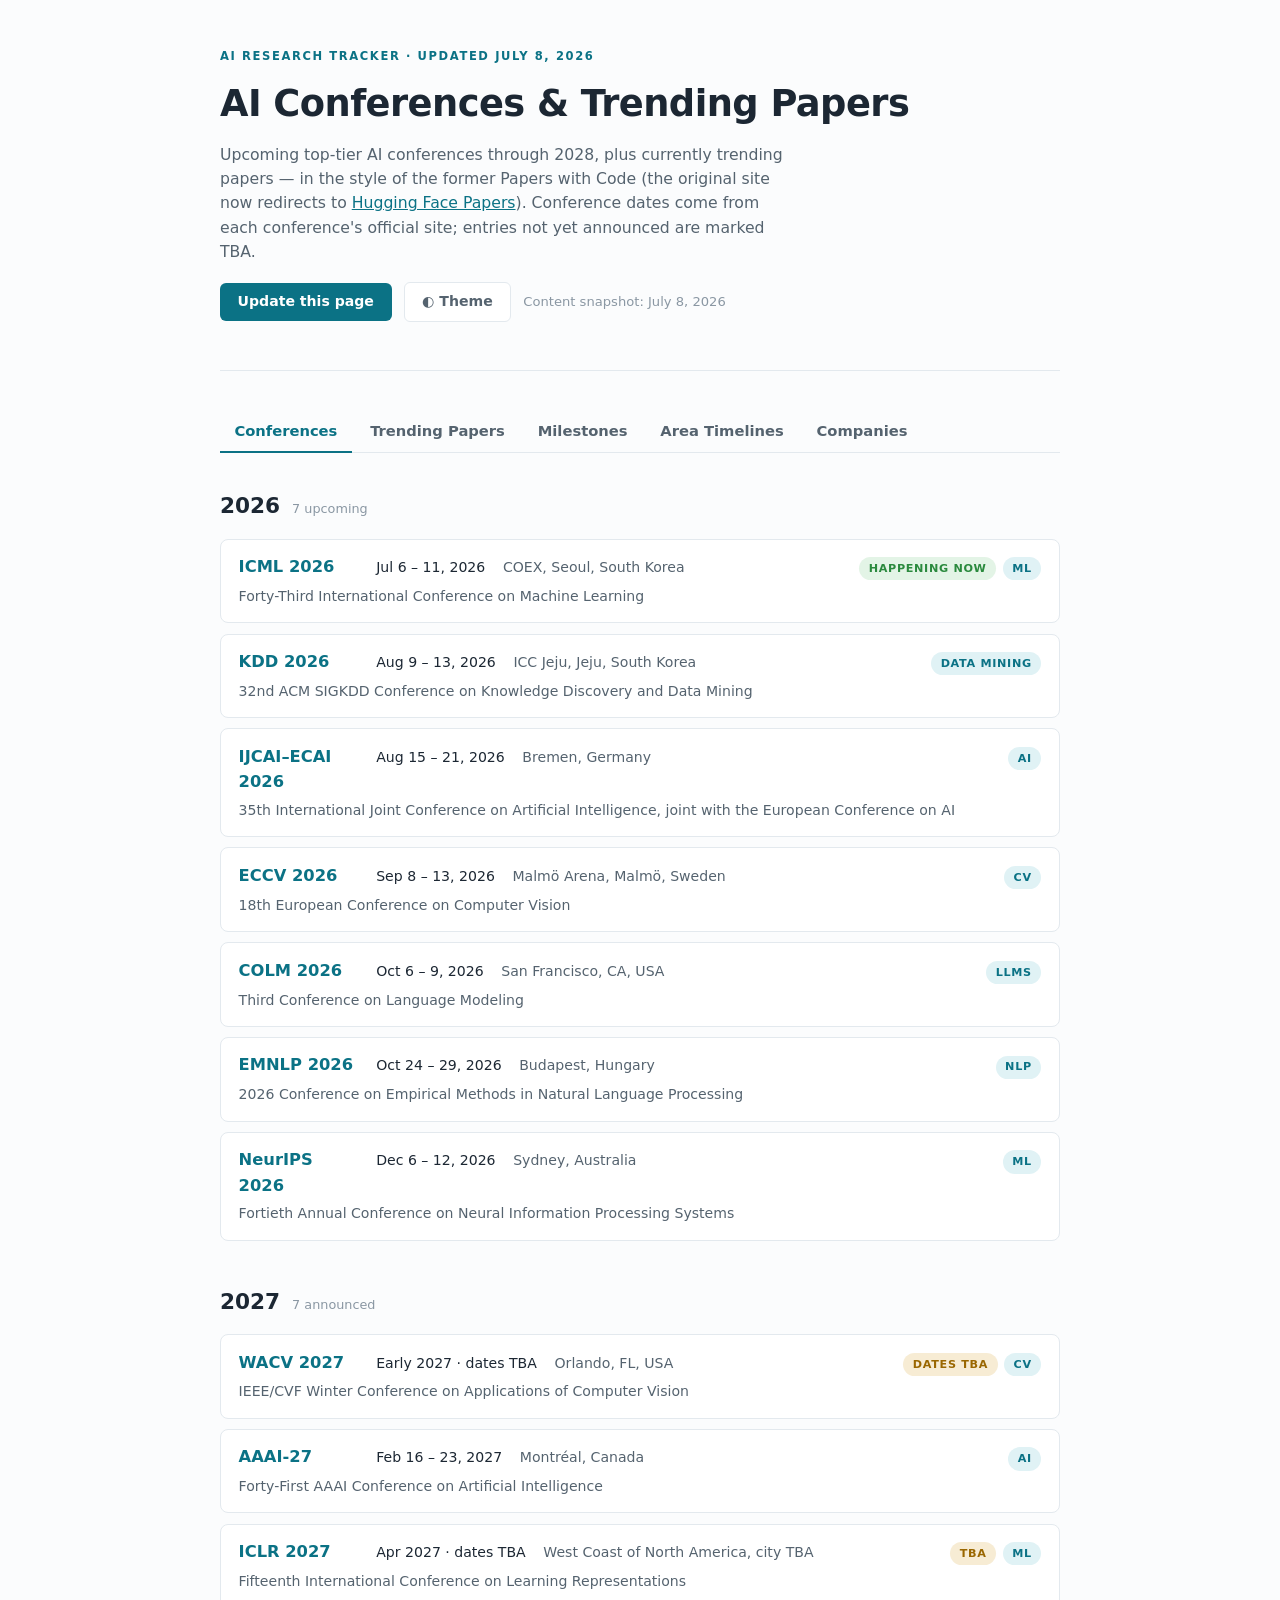
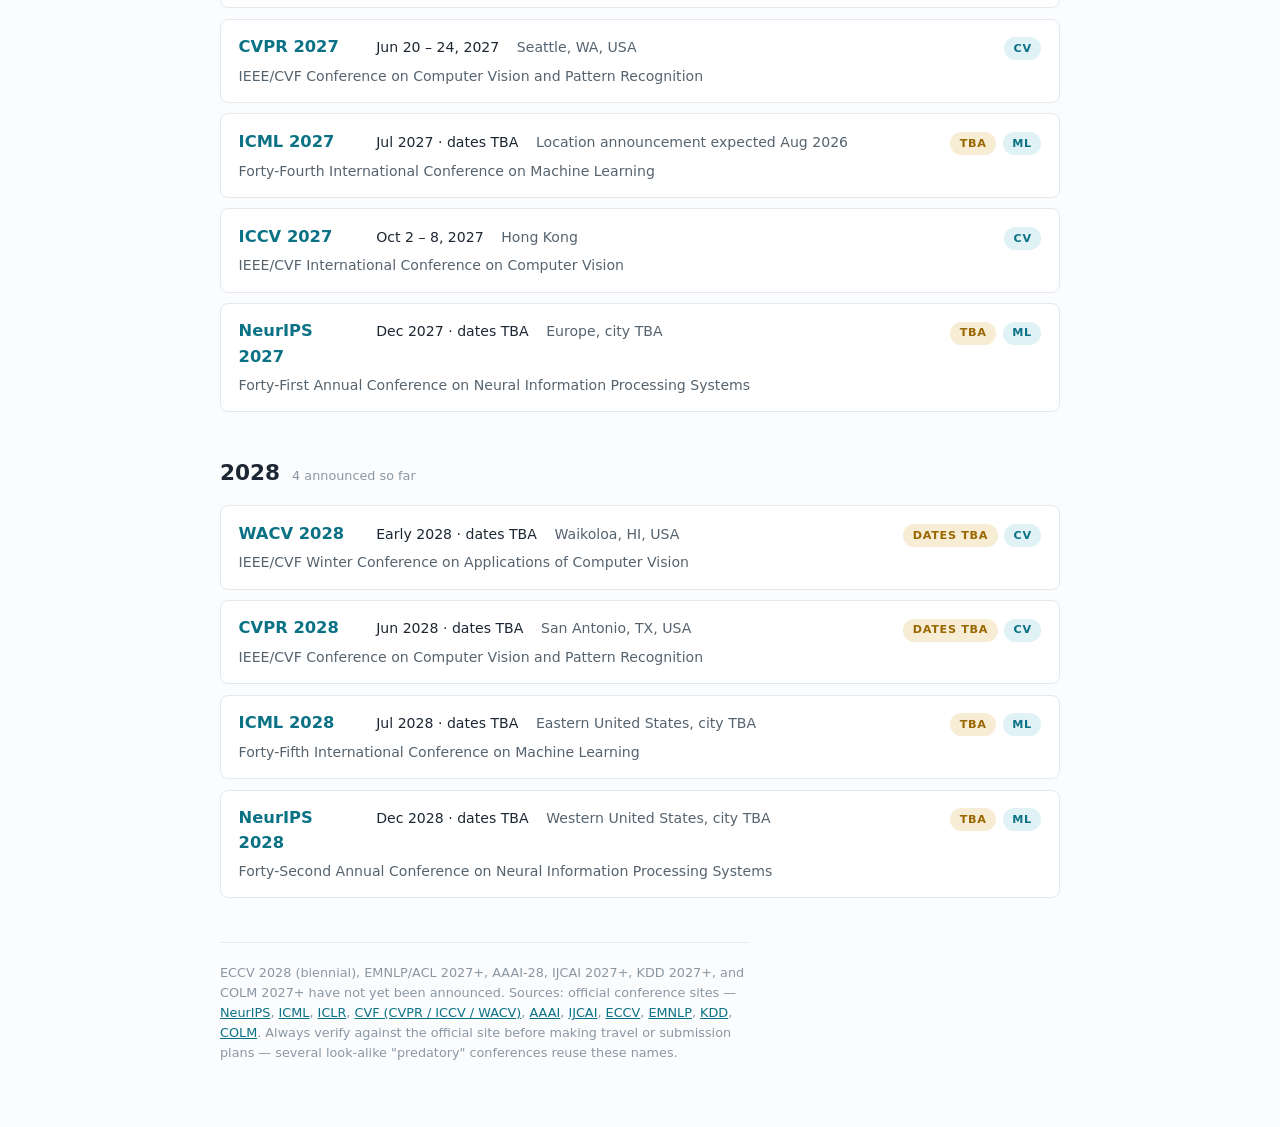
==== index.html @ 41222160 "AI research tracker: conferences, papers, milestones, and company timelines Co-Authored-By: Claude F" ====
<!DOCTYPE html>
<html lang="en">
<head>
<meta charset="utf-8">
<meta name="viewport" content="width=device-width, initial-scale=1">
<meta name="description" content="AI research tracker: conference calendar through 2028, trending papers, milestone papers, and development timelines for areas and top AI companies.">
<title>AI Conferences &amp; Trending Papers</title>
<link rel="icon" href="data:image/svg+xml,<svg xmlns=%22http://www.w3.org/2000/svg%22 viewBox=%220 0 100 100%22><text y=%22.9em%22 font-size=%2290%22>🗓️</text></svg>">
<style>
  *, *::before, *::after { box-sizing: border-box; }
  body, h1, h2, h3, p, ul, ol, figure, blockquote { margin: 0; }
  ul.conf-list, ul.paper-list, ul.tl { padding: 0; }
  img { max-width: 100%; display: block; }

  :root {
    --bg: #fbfcfd;
    --surface: #ffffff;
    --ink: #1c2733;
    --ink-soft: #55636f;
    --ink-faint: #8a97a3;
    --line: #e3e9ee;
    --accent: #0b7285;
    --accent-soft: #e0f2f5;
    --live: #2b8a3e;
    --live-soft: #e3f4e6;
    --tba: #9a6700;
    --tba-soft: #f7ecd4;
  }
  @media (prefers-color-scheme: dark) {
    :root {
      --bg: #12181f;
      --surface: #1a222b;
      --ink: #e6ecf1;
      --ink-soft: #a7b4c0;
      --ink-faint: #6e7d8a;
      --line: #2a3540;
      --accent: #4dc4d9;
      --accent-soft: #123b44;
      --live: #69c877;
      --live-soft: #17351d;
      --tba: #e0b350;
      --tba-soft: #3a2f14;
    }
  }
  :root[data-theme="dark"] {
    --bg: #12181f;
    --surface: #1a222b;
    --ink: #e6ecf1;
    --ink-soft: #a7b4c0;
    --ink-faint: #6e7d8a;
    --line: #2a3540;
    --accent: #4dc4d9;
    --accent-soft: #123b44;
    --live: #69c877;
    --live-soft: #17351d;
    --tba: #e0b350;
    --tba-soft: #3a2f14;
  }
  :root[data-theme="light"] {
    --bg: #fbfcfd;
    --surface: #ffffff;
    --ink: #1c2733;
    --ink-soft: #55636f;
    --ink-faint: #8a97a3;
    --line: #e3e9ee;
    --accent: #0b7285;
    --accent-soft: #e0f2f5;
    --live: #2b8a3e;
    --live-soft: #e3f4e6;
    --tba: #9a6700;
    --tba-soft: #f7ecd4;
  }

  body {
    background: var(--bg);
    color: var(--ink);
    font-family: "Avenir Next", "Segoe UI", system-ui, sans-serif;
    line-height: 1.55;
  }
  .wrap {
    max-width: 880px;
    margin: 0 auto;
    padding: 3rem 1.25rem 4rem;
  }

  header.page {
    border-bottom: 1px solid var(--line);
    padding-bottom: 1.75rem;
    margin-bottom: 2.5rem;
    position: relative;
  }
  .eyebrow {
    font-size: 0.72rem;
    letter-spacing: 0.14em;
    text-transform: uppercase;
    color: var(--accent);
    font-weight: 600;
    margin-bottom: 0.6rem;
  }
  h1 {
    font-size: clamp(1.7rem, 4vw, 2.3rem);
    font-weight: 700;
    letter-spacing: -0.015em;
    text-wrap: balance;
    margin-bottom: 0.65rem;
  }
  .lede {
    color: var(--ink-soft);
    max-width: 58ch;
    font-size: 0.98rem;
  }
  .lede a { color: var(--accent); }

  section.year { margin-bottom: 2.75rem; }
  .year-head {
    display: flex;
    align-items: baseline;
    gap: 0.75rem;
    margin-bottom: 1rem;
  }
  .year-head h2 {
    font-size: 1.35rem;
    font-weight: 700;
    font-variant-numeric: tabular-nums;
  }
  .year-head .count {
    font-size: 0.8rem;
    color: var(--ink-faint);
  }

  ul.conf-list {
    list-style: none;
    display: flex;
    flex-direction: column;
    gap: 0.65rem;
  }
  .conf {
    background: var(--surface);
    border: 1px solid var(--line);
    border-radius: 8px;
    padding: 0.9rem 1.1rem;
    display: grid;
    grid-template-columns: 7.5rem 1fr auto;
    gap: 0.35rem 1.1rem;
    align-items: baseline;
  }
  .conf .acro {
    font-weight: 700;
    font-size: 1.02rem;
  }
  .conf .acro a {
    color: var(--accent);
    text-decoration: none;
  }
  .conf .acro a:hover,
  .conf .acro a:focus-visible {
    text-decoration: underline;
    outline: none;
  }
  .conf .full {
    color: var(--ink-soft);
    font-size: 0.88rem;
    grid-column: 1 / -1;
    grid-row: 2;
  }
  .conf .meta {
    display: flex;
    flex-wrap: wrap;
    gap: 0.4rem 1.1rem;
    font-size: 0.88rem;
    color: var(--ink);
    font-variant-numeric: tabular-nums;
  }
  .conf .meta .loc { color: var(--ink-soft); }
  .pill {
    justify-self: end;
    font-size: 0.7rem;
    font-weight: 600;
    letter-spacing: 0.06em;
    text-transform: uppercase;
    padding: 0.18rem 0.6rem;
    border-radius: 999px;
    white-space: nowrap;
  }
  .pill.field { background: var(--accent-soft); color: var(--accent); }
  .pill.live { background: var(--live-soft); color: var(--live); }
  .pill.tba { background: var(--tba-soft); color: var(--tba); }
  .pills { justify-self: end; display: flex; gap: 0.4rem; }

  @media (max-width: 560px) {
    .conf { grid-template-columns: 1fr; }
    .pills { justify-self: start; grid-row: 4; }
    .conf .full { grid-row: 2; }
    .conf .meta { grid-row: 3; }
  }

  nav.tabs {
    display: flex;
    flex-wrap: wrap;
    gap: 0.25rem;
    border-bottom: 1px solid var(--line);
    margin-bottom: 2.25rem;
  }
  nav.tabs button {
    appearance: none;
    background: none;
    border: none;
    border-bottom: 2px solid transparent;
    margin-bottom: -1px;
    padding: 0.55rem 0.9rem;
    font: inherit;
    font-size: 0.92rem;
    font-weight: 600;
    color: var(--ink-soft);
    cursor: pointer;
  }
  nav.tabs button:hover { color: var(--ink); }
  nav.tabs button:focus-visible {
    outline: 2px solid var(--accent);
    outline-offset: -2px;
  }
  nav.tabs button[aria-selected="true"] {
    color: var(--accent);
    border-bottom-color: var(--accent);
  }
  [hidden] { display: none !important; }

  .papers-note {
    color: var(--ink-soft);
    font-size: 0.88rem;
    max-width: 62ch;
    margin-bottom: 1.25rem;
  }
  ul.paper-list {
    list-style: none;
    display: flex;
    flex-direction: column;
    gap: 0.65rem;
  }
  .paper {
    background: var(--surface);
    border: 1px solid var(--line);
    border-radius: 8px;
    padding: 0.9rem 1.1rem;
    display: grid;
    grid-template-columns: 3.4rem 1fr;
    gap: 0.15rem 1rem;
  }
  .paper .votes {
    grid-row: 1 / span 3;
    align-self: start;
    text-align: center;
    border: 1px solid var(--line);
    border-radius: 6px;
    padding: 0.3rem 0.2rem;
    font-variant-numeric: tabular-nums;
  }
  .paper .votes .n {
    display: block;
    font-weight: 700;
    font-size: 1.02rem;
    color: var(--accent);
  }
  .paper .votes .lbl {
    display: block;
    font-size: 0.62rem;
    letter-spacing: 0.08em;
    text-transform: uppercase;
    color: var(--ink-faint);
  }
  .paper h3 {
    font-size: 1rem;
    font-weight: 700;
    line-height: 1.35;
  }
  .paper h3 a { color: var(--ink); text-decoration: none; }
  .paper h3 a:hover, .paper h3 a:focus-visible { color: var(--accent); outline: none; }
  .paper .desc { color: var(--ink-soft); font-size: 0.88rem; }
  .paper .paper-meta {
    display: flex;
    flex-wrap: wrap;
    align-items: center;
    gap: 0.4rem 0.9rem;
    font-size: 0.78rem;
    color: var(--ink-faint);
    margin-top: 0.3rem;
  }
  .paper .paper-meta a { color: var(--accent); text-decoration: none; }
  .paper .paper-meta a:hover, .paper .paper-meta a:focus-visible { text-decoration: underline; outline: none; }
  .tag {
    background: var(--accent-soft);
    color: var(--accent);
    font-size: 0.7rem;
    font-weight: 600;
    letter-spacing: 0.05em;
    text-transform: uppercase;
    padding: 0.14rem 0.55rem;
    border-radius: 999px;
  }

  .fetch-bar {
    display: flex;
    flex-wrap: wrap;
    align-items: center;
    gap: 0.75rem;
    margin-bottom: 1.25rem;
  }
  .fetch-bar button {
    appearance: none;
    font: inherit;
    font-size: 0.88rem;
    font-weight: 600;
    color: #fff;
    background: var(--accent);
    border: none;
    border-radius: 6px;
    padding: 0.5rem 1.1rem;
    cursor: pointer;
  }
  .fetch-bar button:hover { filter: brightness(1.08); }
  .fetch-bar button:focus-visible { outline: 2px solid var(--ink); outline-offset: 2px; }
  .fetch-bar button:disabled { opacity: 0.6; cursor: wait; }
  .fetch-bar button.ghost {
    background: var(--surface);
    color: var(--ink-soft);
    border: 1px solid var(--line);
  }
  .fetch-status { font-size: 0.82rem; color: var(--ink-faint); }
  .fetch-status.error { color: var(--tba); }
  .fetch-status.ok { color: var(--live); }
  .prompt-box {
    margin-top: 0.8rem;
    background: var(--surface);
    border: 1px solid var(--line);
    border-radius: 8px;
    padding: 0.8rem 1rem;
    font-size: 0.84rem;
    color: var(--ink-soft);
    user-select: all;
  }

  .area-nav {
    display: flex;
    flex-wrap: wrap;
    gap: 0.4rem;
    margin-bottom: 2rem;
  }
  .area-nav a {
    font-size: 0.78rem;
    font-weight: 600;
    color: var(--accent);
    background: var(--accent-soft);
    border-radius: 999px;
    padding: 0.25rem 0.8rem;
    text-decoration: none;
  }
  .area-nav a:hover, .area-nav a:focus-visible { text-decoration: underline; outline: none; }

  section.area { margin-bottom: 3rem; }
  section.area > h2 {
    font-size: 1.2rem;
    font-weight: 700;
    margin-bottom: 0.35rem;
  }
  section.area > .area-sub {
    color: var(--ink-soft);
    font-size: 0.88rem;
    max-width: 60ch;
    margin-bottom: 1.25rem;
  }
  ul.tl {
    list-style: none;
    border-left: 2px solid var(--line);
    margin-left: 0.3rem;
    padding-left: 1.5rem;
    display: flex;
    flex-direction: column;
    gap: 1.15rem;
  }
  ul.tl li { position: relative; }
  ul.tl li::before {
    content: "";
    position: absolute;
    left: calc(-1.5rem - 7px);
    top: 0.32rem;
    width: 10px;
    height: 10px;
    border-radius: 50%;
    background: var(--accent);
    border: 2px solid var(--bg);
  }
  ul.tl .yr {
    display: block;
    font-size: 0.76rem;
    font-weight: 700;
    letter-spacing: 0.08em;
    color: var(--accent);
    font-variant-numeric: tabular-nums;
    text-transform: uppercase;
  }
  ul.tl h3 { font-size: 0.96rem; font-weight: 700; }
  ul.tl h3 a { color: var(--ink); text-decoration: none; }
  ul.tl h3 a:hover, ul.tl h3 a:focus-visible { color: var(--accent); outline: none; }
  ul.tl p { color: var(--ink-soft); font-size: 0.86rem; max-width: 62ch; }

  .table-scroll { overflow-x: auto; }
  table.milestones {
    border-collapse: collapse;
    width: 100%;
    min-width: 640px;
    font-size: 0.88rem;
  }
  table.milestones th {
    text-align: left;
    font-size: 0.7rem;
    font-weight: 600;
    letter-spacing: 0.08em;
    text-transform: uppercase;
    color: var(--ink-faint);
    padding: 0.5rem 0.9rem 0.5rem 0;
    border-bottom: 1px solid var(--line);
  }
  table.milestones td {
    padding: 0.6rem 0.9rem 0.6rem 0;
    border-bottom: 1px solid var(--line);
    vertical-align: top;
  }
  table.milestones td.yr {
    font-variant-numeric: tabular-nums;
    font-weight: 700;
    white-space: nowrap;
  }
  table.milestones td.paper { min-width: 15rem; }
  table.milestones td.paper a { color: var(--accent); text-decoration: none; font-weight: 600; }
  table.milestones td.paper a:hover, table.milestones td.paper a:focus-visible { text-decoration: underline; outline: none; }
  table.milestones td.paper .by { display: block; color: var(--ink-faint); font-size: 0.78rem; font-weight: 400; }
  table.milestones td.why { color: var(--ink-soft); min-width: 18rem; }

  footer.page {
    border-top: 1px solid var(--line);
    padding-top: 1.25rem;
    color: var(--ink-faint);
    font-size: 0.8rem;
    max-width: 65ch;
  }
  footer.page a { color: var(--accent); }
</style>
</head>
<body>
<div class="wrap">
  <header class="page">
    <p class="eyebrow">AI research tracker · updated July 8, 2026</p>
    <h1>AI Conferences &amp; Trending Papers</h1>
    <p class="lede">
      Upcoming top-tier AI conferences through 2028, plus currently trending papers — in the
      style of the former Papers&nbsp;with&nbsp;Code (the original site now redirects to
      <a href="https://huggingface.co/papers/trending">Hugging&nbsp;Face Papers</a>).
      Conference dates come from each conference's official site; entries not yet announced are marked TBA.
    </p>
    <div class="fetch-bar" style="margin-top: 1.1rem;">
      <button id="update-btn" type="button">Update this page</button>
      <button id="theme-btn" type="button" class="ghost" aria-label="Toggle color theme">◐ Theme</button>
      <span id="update-status" class="fetch-status">Content snapshot: July 8, 2026</span>
    </div>
    <div id="update-prompt-box" class="prompt-box" hidden></div>
  </header>

  <nav class="tabs" role="tablist" aria-label="Sections">
    <button role="tab" id="tab-btn-conferences" aria-selected="true" aria-controls="panel-conferences">Conferences</button>
    <button role="tab" id="tab-btn-papers" aria-selected="false" aria-controls="panel-papers">Trending Papers</button>
    <button role="tab" id="tab-btn-milestones" aria-selected="false" aria-controls="panel-milestones">Milestones</button>
    <button role="tab" id="tab-btn-areas" aria-selected="false" aria-controls="panel-areas">Area Timelines</button>
    <button role="tab" id="tab-btn-companies" aria-selected="false" aria-controls="panel-companies">Companies</button>
  </nav>

  <div id="panel-conferences" role="tabpanel" aria-labelledby="tab-btn-conferences">

  <section class="year">
    <div class="year-head"><h2>2026</h2><span class="count">7 upcoming</span></div>
    <ul class="conf-list">
      <li class="conf">
        <span class="acro"><a href="https://icml.cc/">ICML 2026</a></span>
        <span class="meta"><span class="dates">Jul 6 – 11, 2026</span><span class="loc">COEX, Seoul, South Korea</span></span>
        <span class="pills"><span class="pill live">Happening now</span><span class="pill field">ML</span></span>
        <span class="full">Forty-Third International Conference on Machine Learning</span>
      </li>
      <li class="conf">
        <span class="acro"><a href="https://kdd2026.kdd.org/">KDD 2026</a></span>
        <span class="meta"><span class="dates">Aug 9 – 13, 2026</span><span class="loc">ICC Jeju, Jeju, South Korea</span></span>
        <span class="pills"><span class="pill field">Data Mining</span></span>
        <span class="full">32nd ACM SIGKDD Conference on Knowledge Discovery and Data Mining</span>
      </li>
      <li class="conf">
        <span class="acro"><a href="https://2026.ijcai.org/">IJCAI–ECAI 2026</a></span>
        <span class="meta"><span class="dates">Aug 15 – 21, 2026</span><span class="loc">Bremen, Germany</span></span>
        <span class="pills"><span class="pill field">AI</span></span>
        <span class="full">35th International Joint Conference on Artificial Intelligence, joint with the European Conference on AI</span>
      </li>
      <li class="conf">
        <span class="acro"><a href="https://eccv.ecva.net/">ECCV 2026</a></span>
        <span class="meta"><span class="dates">Sep 8 – 13, 2026</span><span class="loc">Malmö Arena, Malmö, Sweden</span></span>
        <span class="pills"><span class="pill field">CV</span></span>
        <span class="full">18th European Conference on Computer Vision</span>
      </li>
      <li class="conf">
        <span class="acro"><a href="https://colmweb.org/">COLM 2026</a></span>
        <span class="meta"><span class="dates">Oct 6 – 9, 2026</span><span class="loc">San Francisco, CA, USA</span></span>
        <span class="pills"><span class="pill field">LLMs</span></span>
        <span class="full">Third Conference on Language Modeling</span>
      </li>
      <li class="conf">
        <span class="acro"><a href="https://2026.emnlp.org/">EMNLP 2026</a></span>
        <span class="meta"><span class="dates">Oct 24 – 29, 2026</span><span class="loc">Budapest, Hungary</span></span>
        <span class="pills"><span class="pill field">NLP</span></span>
        <span class="full">2026 Conference on Empirical Methods in Natural Language Processing</span>
      </li>
      <li class="conf">
        <span class="acro"><a href="https://neurips.cc/">NeurIPS 2026</a></span>
        <span class="meta"><span class="dates">Dec 6 – 12, 2026</span><span class="loc">Sydney, Australia</span></span>
        <span class="pills"><span class="pill field">ML</span></span>
        <span class="full">Fortieth Annual Conference on Neural Information Processing Systems</span>
      </li>
    </ul>
  </section>

  <section class="year">
    <div class="year-head"><h2>2027</h2><span class="count">7 announced</span></div>
    <ul class="conf-list">
      <li class="conf">
        <span class="acro"><a href="https://wacv.thecvf.com/">WACV 2027</a></span>
        <span class="meta"><span class="dates">Early 2027 · dates TBA</span><span class="loc">Orlando, FL, USA</span></span>
        <span class="pills"><span class="pill tba">Dates TBA</span><span class="pill field">CV</span></span>
        <span class="full">IEEE/CVF Winter Conference on Applications of Computer Vision</span>
      </li>
      <li class="conf">
        <span class="acro"><a href="https://aaai.org/conference/aaai/aaai-27/">AAAI-27</a></span>
        <span class="meta"><span class="dates">Feb 16 – 23, 2027</span><span class="loc">Montréal, Canada</span></span>
        <span class="pills"><span class="pill field">AI</span></span>
        <span class="full">Forty-First AAAI Conference on Artificial Intelligence</span>
      </li>
      <li class="conf">
        <span class="acro"><a href="https://iclr.cc/">ICLR 2027</a></span>
        <span class="meta"><span class="dates">Apr 2027 · dates TBA</span><span class="loc">West Coast of North America, city TBA</span></span>
        <span class="pills"><span class="pill tba">TBA</span><span class="pill field">ML</span></span>
        <span class="full">Fifteenth International Conference on Learning Representations</span>
      </li>
      <li class="conf">
        <span class="acro"><a href="https://cvpr.thecvf.com/">CVPR 2027</a></span>
        <span class="meta"><span class="dates">Jun 20 – 24, 2027</span><span class="loc">Seattle, WA, USA</span></span>
        <span class="pills"><span class="pill field">CV</span></span>
        <span class="full">IEEE/CVF Conference on Computer Vision and Pattern Recognition</span>
      </li>
      <li class="conf">
        <span class="acro"><a href="https://icml.cc/Conferences/FutureMeetings">ICML 2027</a></span>
        <span class="meta"><span class="dates">Jul 2027 · dates TBA</span><span class="loc">Location announcement expected Aug 2026</span></span>
        <span class="pills"><span class="pill tba">TBA</span><span class="pill field">ML</span></span>
        <span class="full">Forty-Fourth International Conference on Machine Learning</span>
      </li>
      <li class="conf">
        <span class="acro"><a href="https://iccv.thecvf.com/">ICCV 2027</a></span>
        <span class="meta"><span class="dates">Oct 2 – 8, 2027</span><span class="loc">Hong Kong</span></span>
        <span class="pills"><span class="pill field">CV</span></span>
        <span class="full">IEEE/CVF International Conference on Computer Vision</span>
      </li>
      <li class="conf">
        <span class="acro"><a href="https://neurips.cc/Conferences/FutureMeetings">NeurIPS 2027</a></span>
        <span class="meta"><span class="dates">Dec 2027 · dates TBA</span><span class="loc">Europe, city TBA</span></span>
        <span class="pills"><span class="pill tba">TBA</span><span class="pill field">ML</span></span>
        <span class="full">Forty-First Annual Conference on Neural Information Processing Systems</span>
      </li>
    </ul>
  </section>

  <section class="year">
    <div class="year-head"><h2>2028</h2><span class="count">4 announced so far</span></div>
    <ul class="conf-list">
      <li class="conf">
        <span class="acro"><a href="https://wacv.thecvf.com/">WACV 2028</a></span>
        <span class="meta"><span class="dates">Early 2028 · dates TBA</span><span class="loc">Waikoloa, HI, USA</span></span>
        <span class="pills"><span class="pill tba">Dates TBA</span><span class="pill field">CV</span></span>
        <span class="full">IEEE/CVF Winter Conference on Applications of Computer Vision</span>
      </li>
      <li class="conf">
        <span class="acro"><a href="https://cvpr.thecvf.com/">CVPR 2028</a></span>
        <span class="meta"><span class="dates">Jun 2028 · dates TBA</span><span class="loc">San Antonio, TX, USA</span></span>
        <span class="pills"><span class="pill tba">Dates TBA</span><span class="pill field">CV</span></span>
        <span class="full">IEEE/CVF Conference on Computer Vision and Pattern Recognition</span>
      </li>
      <li class="conf">
        <span class="acro"><a href="https://icml.cc/Conferences/FutureMeetings">ICML 2028</a></span>
        <span class="meta"><span class="dates">Jul 2028 · dates TBA</span><span class="loc">Eastern United States, city TBA</span></span>
        <span class="pills"><span class="pill tba">TBA</span><span class="pill field">ML</span></span>
        <span class="full">Forty-Fifth International Conference on Machine Learning</span>
      </li>
      <li class="conf">
        <span class="acro"><a href="https://neurips.cc/Conferences/FutureMeetings">NeurIPS 2028</a></span>
        <span class="meta"><span class="dates">Dec 2028 · dates TBA</span><span class="loc">Western United States, city TBA</span></span>
        <span class="pills"><span class="pill tba">TBA</span><span class="pill field">ML</span></span>
        <span class="full">Forty-Second Annual Conference on Neural Information Processing Systems</span>
      </li>
    </ul>
  </section>

  <footer class="page">
    <p>
      ECCV 2028 (biennial), EMNLP/ACL 2027+, AAAI-28, IJCAI 2027+, KDD 2027+, and COLM 2027+ have
      not yet been announced. Sources: official conference sites —
      <a href="https://neurips.cc/Conferences/FutureMeetings">NeurIPS</a>,
      <a href="https://icml.cc/Conferences/FutureMeetings">ICML</a>,
      <a href="https://iclr.cc/Conferences/FutureMeetings">ICLR</a>,
      <a href="https://www.thecvf.com/?page_id=100">CVF (CVPR / ICCV / WACV)</a>,
      <a href="https://aaai.org/conference/aaai/aaai-27/">AAAI</a>,
      <a href="https://2026.ijcai.org/">IJCAI</a>,
      <a href="https://eccv.ecva.net/">ECCV</a>,
      <a href="https://2026.emnlp.org/">EMNLP</a>,
      <a href="https://kdd2026.kdd.org/">KDD</a>,
      <a href="https://colmweb.org/">COLM</a>.
      Always verify against the official site before making travel or submission plans —
      several look-alike "predatory" conferences reuse these names.
    </p>
  </footer>
  </div>

  <div id="panel-papers" role="tabpanel" aria-labelledby="tab-btn-papers" hidden>
    <p class="papers-note">
      Trending papers ranked by community upvotes, from
      <a href="https://huggingface.co/papers/trending" style="color: var(--accent);">Hugging&nbsp;Face Papers</a>.
      The list below is a snapshot from July 8, 2026 — use the button to pull the latest.
    </p>
    <div class="fetch-bar">
      <button id="fetch-btn" type="button">Fetch latest papers</button>
      <span id="fetch-status" class="fetch-status">Showing snapshot from Jul 8, 2026</span>
    </div>
    <ul class="paper-list" id="paper-list">
      <li class="paper">
        <span class="votes"><span class="n">253</span><span class="lbl">votes</span></span>
        <h3><a href="https://arxiv.org/abs/2605.23904">SkillOpt: Executive Strategy for Self-Evolving Agent Skills</a></h3>
        <p class="desc">A text-space optimizer that lets agents evolve their own skills, with zero added inference overhead at deployment.</p>
        <p class="paper-meta"><span class="tag">Agents</span><span>Microsoft Research</span><span>May 2026</span><a href="https://huggingface.co/papers/2605.23904">HF page</a><a href="https://arxiv.org/abs/2605.23904">arXiv</a></p>
      </li>
      <li class="paper">
        <span class="votes"><span class="n">225</span><span class="lbl">votes</span></span>
        <h3><a href="https://arxiv.org/abs/2512.16676">DataFlow: LLM-Driven Data Preparation Framework</a></h3>
        <p class="desc">An LLM-driven framework for data preparation that improves data quality and reproducibility across tasks.</p>
        <p class="paper-meta"><span class="tag">Data</span><span>Peking University</span><span>Dec 2025</span><a href="https://huggingface.co/papers/2512.16676">HF page</a><a href="https://arxiv.org/abs/2512.16676">arXiv</a></p>
      </li>
      <li class="paper">
        <span class="votes"><span class="n">209</span><span class="lbl">votes</span></span>
        <h3><a href="https://arxiv.org/abs/2606.14777">JoyAI-VL-Interaction: Real-Time Vision-Language Interaction</a></h3>
        <p class="desc">Continuous, real-time decision-making for interactive vision-language systems.</p>
        <p class="paper-meta"><span class="tag">VLM</span><span>JD.com</span><span>Jun 2026</span><a href="https://huggingface.co/papers/2606.14777">HF page</a><a href="https://arxiv.org/abs/2606.14777">arXiv</a></p>
      </li>
      <li class="paper">
        <span class="votes"><span class="n">196</span><span class="lbl">votes</span></span>
        <h3><a href="https://arxiv.org/abs/2602.15763">GLM-5: Foundation Model Advances</a></h3>
        <p class="desc">Foundation-model release focused on stronger coding ability and lower cost for real-world software engineering.</p>
        <p class="paper-meta"><span class="tag">LLM</span><span>186 authors</span><span>Feb 2026</span><a href="https://huggingface.co/papers/2602.15763">HF page</a><a href="https://arxiv.org/abs/2602.15763">arXiv</a></p>
      </li>
      <li class="paper">
        <span class="votes"><span class="n">175</span><span class="lbl">votes</span></span>
        <h3><a href="https://arxiv.org/abs/2509.22186">MinerU2.5: Document Parsing Vision-Language Model</a></h3>
        <p class="desc">A 1.2B-parameter document-parsing model reaching state-of-the-art recognition with high computational efficiency.</p>
        <p class="paper-meta"><span class="tag">OCR / VLM</span><span>61 authors</span><span>Sep 2025</span><a href="https://huggingface.co/papers/2509.22186">HF page</a><a href="https://arxiv.org/abs/2509.22186">arXiv</a></p>
      </li>
      <li class="paper">
        <span class="votes"><span class="n">109</span><span class="lbl">votes</span></span>
        <h3><a href="https://arxiv.org/abs/2412.20138">TradingAgents: Multi-Agent LLM Financial Trading Framework</a></h3>
        <p class="desc">A multi-agent framework that simulates the structure of real-world trading firms.</p>
        <p class="paper-meta"><span class="tag">Agents</span><span>4 authors</span><span>Dec 2024</span><a href="https://huggingface.co/papers/2412.20138">HF page</a><a href="https://arxiv.org/abs/2412.20138">arXiv</a></p>
      </li>
      <li class="paper">
        <span class="votes"><span class="n">82</span><span class="lbl">votes</span></span>
        <h3><a href="https://arxiv.org/abs/2407.16741">OpenDevin: AI Software Developers Platform</a></h3>
        <p class="desc">A platform for building agents that write code, use the command line, and browse the web.</p>
        <p class="paper-meta"><span class="tag">Code Agents</span><span>24 authors</span><span>Jul 2024</span><a href="https://huggingface.co/papers/2407.16741">HF page</a><a href="https://arxiv.org/abs/2407.16741">arXiv</a></p>
      </li>
      <li class="paper">
        <span class="votes"><span class="n">51</span><span class="lbl">votes</span></span>
        <h3><a href="https://arxiv.org/abs/2606.23050">Unlimited OCR Works</a></h3>
        <p class="desc">Removes memory constraints for long-sequence OCR, scaling across many pages.</p>
        <p class="paper-meta"><span class="tag">OCR</span><span>Baidu</span><span>Jun 2026</span><a href="https://huggingface.co/papers/2606.23050">HF page</a><a href="https://arxiv.org/abs/2606.23050">arXiv</a></p>
      </li>
      <li class="paper">
        <span class="votes"><span class="n">34</span><span class="lbl">votes</span></span>
        <h3><a href="https://arxiv.org/abs/2607.05247">Vision Pretraining for Dense Spatial Perception</a></h3>
        <p class="desc">Boundary modeling enables dense spatial perception by learning sub-pixel representations.</p>
        <p class="paper-meta"><span class="tag">CV</span><span>Jul 2026</span><a href="https://huggingface.co/papers/2607.05247">HF page</a><a href="https://arxiv.org/abs/2607.05247">arXiv</a></p>
      </li>
      <li class="paper">
        <span class="votes"><span class="n">25</span><span class="lbl">votes</span></span>
        <h3><a href="https://arxiv.org/abs/2604.14141">Geometric Context Transformer for Streaming 3D Reconstruction</a></h3>
        <p class="desc">A real-time 3D foundation model with stable streaming reconstruction at 20 FPS.</p>
        <p class="paper-meta"><span class="tag">3D</span><span>Apr 2026</span><a href="https://huggingface.co/papers/2604.14141">HF page</a><a href="https://arxiv.org/abs/2604.14141">arXiv</a></p>
      </li>
      <li class="paper">
        <span class="votes"><span class="n">15</span><span class="lbl">votes</span></span>
        <h3><a href="https://arxiv.org/abs/2607.05352">Multiplayer Interactive World Models</a></h3>
        <p class="desc">Stable long-horizon rollouts in a complex physics-based multiplayer environment.</p>
        <p class="paper-meta"><span class="tag">World Models</span><span>27 authors</span><span>Jul 2026</span><a href="https://huggingface.co/papers/2607.05352">HF page</a><a href="https://arxiv.org/abs/2607.05352">arXiv</a></p>
      </li>
      <li class="paper">
        <span class="votes"><span class="n">8</span><span class="lbl">votes</span></span>
        <h3><a href="https://arxiv.org/abs/2509.06926">Continuous Audio Language Models</a></h3>
        <p class="desc">Continuous generation to balance audio quality against computational cost.</p>
        <p class="paper-meta"><span class="tag">Audio</span><span>5 authors</span><span>Sep 2025</span><a href="https://huggingface.co/papers/2509.06926">HF page</a><a href="https://arxiv.org/abs/2509.06926">arXiv</a></p>
      </li>
    </ul>
  </div>

  <div id="panel-milestones" role="tabpanel" aria-labelledby="tab-btn-milestones" hidden>
    <p class="papers-note">
      Overall milestones: the landmark papers that defined AI as a whole, from the perceptron
      to modern reasoning models. For deeper per-field history — including recent LLM and
      AI-agent work — see the <strong>Area Timelines</strong> tab.
    </p>
    <div class="table-scroll">
      <table class="milestones">
        <thead>
          <tr><th>Year</th><th>Paper</th><th>Area</th><th>Why it matters</th></tr>
        </thead>
        <tbody>
          <tr>
            <td class="yr">1950</td>
            <td class="paper"><a href="https://academic.oup.com/mind/article/LIX/236/433/986238">Computing Machinery and Intelligence</a><span class="by">Alan Turing</span></td>
            <td><span class="tag">Foundations</span></td>
            <td class="why">Posed "Can machines think?" and proposed the imitation game (Turing test), framing the field before it had a name.</td>
          </tr>
          <tr>
            <td class="yr">1958</td>
            <td class="paper"><a href="https://psycnet.apa.org/doi/10.1037/h0042519">The Perceptron</a><span class="by">Frank Rosenblatt</span></td>
            <td><span class="tag">Neural Nets</span></td>
            <td class="why">The first trainable artificial neuron — the ancestor of every neural network that followed.</td>
          </tr>
          <tr>
            <td class="yr">1986</td>
            <td class="paper"><a href="https://www.nature.com/articles/323533a0">Learning Representations by Back-Propagating Errors</a><span class="by">Rumelhart, Hinton &amp; Williams</span></td>
            <td><span class="tag">Neural Nets</span></td>
            <td class="why">Popularized backpropagation, making multi-layer networks trainable and reviving neural-network research.</td>
          </tr>
          <tr>
            <td class="yr">1997</td>
            <td class="paper"><a href="https://www.bioinf.jku.at/publications/older/2604.pdf">Long Short-Term Memory</a><span class="by">Hochreiter &amp; Schmidhuber</span></td>
            <td><span class="tag">Sequences</span></td>
            <td class="why">Solved vanishing gradients for recurrent networks; dominated speech and language modeling for two decades.</td>
          </tr>
          <tr>
            <td class="yr">1998</td>
            <td class="paper"><a href="https://ieeexplore.ieee.org/document/726791">Gradient-Based Learning Applied to Document Recognition (LeNet-5)</a><span class="by">LeCun et al.</span></td>
            <td><span class="tag">CV</span></td>
            <td class="why">Established convolutional neural networks as the way to read images, decades ahead of the hardware.</td>
          </tr>
          <tr>
            <td class="yr">2012</td>
            <td class="paper"><a href="https://papers.nips.cc/paper/4824-imagenet-classification-with-deep-convolutional-neural-networks">ImageNet Classification with Deep CNNs (AlexNet)</a><span class="by">Krizhevsky, Sutskever &amp; Hinton</span></td>
            <td><span class="tag">CV</span></td>
            <td class="why">Crushed the ImageNet benchmark with GPUs and ignited the modern deep-learning era.</td>
          </tr>
          <tr>
            <td class="yr">2013</td>
            <td class="paper"><a href="https://arxiv.org/abs/1301.3781">Efficient Estimation of Word Representations (word2vec)</a><span class="by">Mikolov et al.</span></td>
            <td><span class="tag">NLP</span></td>
            <td class="why">Showed word meaning could be captured in vectors ("king − man + woman ≈ queen"), starting the embeddings era.</td>
          </tr>
          <tr>
            <td class="yr">2013</td>
            <td class="paper"><a href="https://arxiv.org/abs/1312.5602">Playing Atari with Deep Reinforcement Learning (DQN)</a><span class="by">Mnih et al., DeepMind</span></td>
            <td><span class="tag">RL</span></td>
            <td class="why">First deep network to learn control from raw pixels, launching deep reinforcement learning.</td>
          </tr>
          <tr>
            <td class="yr">2014</td>
            <td class="paper"><a href="https://arxiv.org/abs/1406.2661">Generative Adversarial Networks</a><span class="by">Goodfellow et al.</span></td>
            <td><span class="tag">Generative</span></td>
            <td class="why">Two networks competing — generator vs. discriminator — made realistic image generation possible.</td>
          </tr>
          <tr>
            <td class="yr">2014</td>
            <td class="paper"><a href="https://arxiv.org/abs/1409.3215">Sequence to Sequence Learning with Neural Networks</a><span class="by">Sutskever, Vinyals &amp; Le</span></td>
            <td><span class="tag">NLP</span></td>
            <td class="why">The encoder–decoder recipe behind neural machine translation and, later, chat models.</td>
          </tr>
          <tr>
            <td class="yr">2014</td>
            <td class="paper"><a href="https://arxiv.org/abs/1412.6980">Adam: A Method for Stochastic Optimization</a><span class="by">Kingma &amp; Ba</span></td>
            <td><span class="tag">Optimization</span></td>
            <td class="why">Became the default optimizer for nearly every deep model trained since.</td>
          </tr>
          <tr>
            <td class="yr">2015</td>
            <td class="paper"><a href="https://arxiv.org/abs/1512.03385">Deep Residual Learning (ResNet)</a><span class="by">He et al.</span></td>
            <td><span class="tag">CV</span></td>
            <td class="why">Skip connections let networks go from 20 layers to 1000+, a trick every modern architecture inherits.</td>
          </tr>
          <tr>
            <td class="yr">2016</td>
            <td class="paper"><a href="https://www.nature.com/articles/nature16961">Mastering the Game of Go (AlphaGo)</a><span class="by">Silver et al., DeepMind</span></td>
            <td><span class="tag">RL</span></td>
            <td class="why">Beat the world's best Go players a decade ahead of predictions; deep RL's defining public moment.</td>
          </tr>
          <tr>
            <td class="yr">2017</td>
            <td class="paper"><a href="https://arxiv.org/abs/1706.03762">Attention Is All You Need (Transformer)</a><span class="by">Vaswani et al.</span></td>
            <td><span class="tag">Architecture</span></td>
            <td class="why">The Transformer replaced recurrence with attention — the architecture underneath every modern LLM.</td>
          </tr>
          <tr>
            <td class="yr">2018</td>
            <td class="paper"><a href="https://arxiv.org/abs/1810.04805">BERT: Pre-training of Deep Bidirectional Transformers</a><span class="by">Devlin et al., Google</span></td>
            <td><span class="tag">NLP</span></td>
            <td class="why">Made "pretrain, then fine-tune" the standard playbook for language understanding.</td>
          </tr>
          <tr>
            <td class="yr">2020</td>
            <td class="paper"><a href="https://arxiv.org/abs/2001.08361">Scaling Laws for Neural Language Models</a><span class="by">Kaplan et al., OpenAI</span></td>
            <td><span class="tag">Scaling</span></td>
            <td class="why">Showed loss falls predictably with compute, data, and parameters — the argument for building ever-bigger models.</td>
          </tr>
          <tr>
            <td class="yr">2020</td>
            <td class="paper"><a href="https://arxiv.org/abs/2005.14165">Language Models are Few-Shot Learners (GPT-3)</a><span class="by">Brown et al., OpenAI</span></td>
            <td><span class="tag">LLM</span></td>
            <td class="why">175B parameters revealed in-context learning: one model, many tasks, no fine-tuning.</td>
          </tr>
          <tr>
            <td class="yr">2020</td>
            <td class="paper"><a href="https://arxiv.org/abs/2006.11239">Denoising Diffusion Probabilistic Models</a><span class="by">Ho, Jain &amp; Abbeel</span></td>
            <td><span class="tag">Generative</span></td>
            <td class="why">Made diffusion practical, displacing GANs as the engine of image generation.</td>
          </tr>
          <tr>
            <td class="yr">2020</td>
            <td class="paper"><a href="https://arxiv.org/abs/2010.11929">An Image is Worth 16x16 Words (ViT)</a><span class="by">Dosovitskiy et al., Google</span></td>
            <td><span class="tag">CV</span></td>
            <td class="why">Brought the Transformer to vision, ending CNNs' monopoly on image models.</td>
          </tr>
          <tr>
            <td class="yr">2021</td>
            <td class="paper"><a href="https://arxiv.org/abs/2103.00020">Learning Transferable Visual Models (CLIP)</a><span class="by">Radford et al., OpenAI</span></td>
            <td><span class="tag">Multimodal</span></td>
            <td class="why">Tied images and text into one embedding space — the connective tissue of multimodal AI.</td>
          </tr>
          <tr>
            <td class="yr">2021</td>
            <td class="paper"><a href="https://www.nature.com/articles/s41586-021-03819-2">Highly Accurate Protein Structure Prediction (AlphaFold 2)</a><span class="by">Jumper et al., DeepMind</span></td>
            <td><span class="tag">AI for Science</span></td>
            <td class="why">Effectively solved protein folding, a 50-year grand challenge; later earned a Nobel Prize in Chemistry.</td>
          </tr>
          <tr>
            <td class="yr">2022</td>
            <td class="paper"><a href="https://arxiv.org/abs/2203.02155">Training LMs to Follow Instructions (InstructGPT)</a><span class="by">Ouyang et al., OpenAI</span></td>
            <td><span class="tag">Alignment</span></td>
            <td class="why">RLHF turned raw language models into helpful assistants — the technique behind ChatGPT.</td>
          </tr>
          <tr>
            <td class="yr">2022</td>
            <td class="paper"><a href="https://arxiv.org/abs/2201.11903">Chain-of-Thought Prompting Elicits Reasoning</a><span class="by">Wei et al., Google</span></td>
            <td><span class="tag">Reasoning</span></td>
            <td class="why">"Think step by step" unlocked latent reasoning in LLMs and seeded today's reasoning models.</td>
          </tr>
          <tr>
            <td class="yr">2022</td>
            <td class="paper"><a href="https://arxiv.org/abs/2203.15556">Training Compute-Optimal LLMs (Chinchilla)</a><span class="by">Hoffmann et al., DeepMind</span></td>
            <td><span class="tag">Scaling</span></td>
            <td class="why">Showed most LLMs were undertrained on data, resetting how the field balances model size vs. tokens.</td>
          </tr>
          <tr>
            <td class="yr">2022</td>
            <td class="paper"><a href="https://arxiv.org/abs/2112.10752">High-Resolution Image Synthesis with Latent Diffusion</a><span class="by">Rombach et al.</span></td>
            <td><span class="tag">Generative</span></td>
            <td class="why">Ran diffusion in latent space, making it cheap — the paper behind Stable Diffusion.</td>
          </tr>
          <tr>
            <td class="yr">2023</td>
            <td class="paper"><a href="https://arxiv.org/abs/2302.13971">LLaMA: Open and Efficient Foundation Language Models</a><span class="by">Touvron et al., Meta</span></td>
            <td><span class="tag">Open Models</span></td>
            <td class="why">Put near-frontier weights in researchers' hands and ignited the open-model ecosystem.</td>
          </tr>
          <tr>
            <td class="yr">2023</td>
            <td class="paper"><a href="https://arxiv.org/abs/2312.00752">Mamba: Linear-Time Sequence Modeling</a><span class="by">Gu &amp; Dao</span></td>
            <td><span class="tag">Architecture</span></td>
            <td class="why">State-space models as the first credible post-Transformer challenger for long sequences.</td>
          </tr>
          <tr>
            <td class="yr">2025</td>
            <td class="paper"><a href="https://arxiv.org/abs/2501.12948">DeepSeek-R1: Incentivizing Reasoning via RL</a><span class="by">DeepSeek</span></td>
            <td><span class="tag">Reasoning</span></td>
            <td class="why">Showed reasoning ability can emerge from pure reinforcement learning — and released it openly at a fraction of frontier cost.</td>
          </tr>
        </tbody>
      </table>
    </div>
  </div>

  <div id="panel-areas" role="tabpanel" aria-labelledby="tab-btn-areas" hidden>
    <p class="papers-note">
      Per-field timelines tracing how each key area of AI evolved, with extra depth on the
      recent large-language-model and agent eras.
    </p>
    <nav class="area-nav" aria-label="Jump to area">
      <a href="#area-llm">Large Language Models</a>
      <a href="#area-agents">AI Agents</a>
      <a href="#area-cv">Computer Vision</a>
      <a href="#area-gen">Generative Media</a>
      <a href="#area-rl">Reinforcement Learning</a>
    </nav>

    <section class="area" id="area-llm">
      <h2>Large Language Models</h2>
      <p class="area-sub">From the Transformer to reasoning models: the fastest-moving decade in the field.</p>
      <ul class="tl">
        <li><span class="yr">2017</span><h3><a href="https://arxiv.org/abs/1706.03762">Transformer — Attention Is All You Need</a></h3><p>Attention replaces recurrence; the architecture every LLM still uses.</p></li>
        <li><span class="yr">2018</span><h3><a href="https://arxiv.org/abs/1810.04805">GPT-1 &amp; BERT — the pretraining era begins</a></h3><p>Generative pretraining (OpenAI) and bidirectional pretraining (Google) make "pretrain, then adapt" the standard recipe.</p></li>
        <li><span class="yr">2019</span><h3><a href="https://cdn.openai.com/better-language-models/language_models_are_unsupervised_multitask_learners.pdf">GPT-2 — scale brings fluency</a></h3><p>1.5B parameters write coherent long-form text; its staged release starts the first big debate on releasing model weights.</p></li>
        <li><span class="yr">2020</span><h3><a href="https://arxiv.org/abs/2005.14165">GPT-3 &amp; the scaling laws</a></h3><p>In-context learning emerges at 175B parameters, while Kaplan et al. show performance scales predictably with compute — the case for going bigger.</p></li>
        <li><span class="yr">2022</span><h3><a href="https://arxiv.org/abs/2203.02155">Chinchilla, InstructGPT, and ChatGPT</a></h3><p>Compute-optimal training resets scaling strategy; RLHF makes models helpful; ChatGPT (Nov 30) takes LLMs from research to a hundred million users.</p></li>
        <li><span class="yr">2023</span><h3><a href="https://arxiv.org/abs/2303.08774">GPT-4 and the open-weights wave</a></h3><p>GPT-4 passes professional exams and accepts images; LLaMA and Llama 2 put strong weights in the open; Mistral 7B shows small can be mighty.</p></li>
        <li><span class="yr">2024</span><h3>Multimodal by default, and test-time compute</h3><p>GPT-4o and Gemini 1.5 (1M-token context) make voice and vision native; OpenAI's o1 shows models improve by thinking longer, not just training bigger.</p></li>
        <li><span class="yr">2025</span><h3><a href="https://arxiv.org/abs/2501.12948">DeepSeek-V3 / R1 — the open frontier</a></h3><p>Near-frontier capability at a fraction of the training cost, with reasoning learned by pure RL — reasoning models become the industry default.</p></li>
        <li><span class="yr">2026</span><h3><a href="https://arxiv.org/abs/2602.15763">Frontier open models target software engineering</a></h3><p>Releases like GLM-5 push open models toward real-world coding and long-horizon agentic work at falling cost.</p></li>
      </ul>
    </section>

    <section class="area" id="area-agents">
      <h2>AI Agents</h2>
      <p class="area-sub">LLMs that act: tools, computers, codebases — the area moving fastest right now.</p>
      <ul class="tl">
        <li><span class="yr">2022</span><h3><a href="https://arxiv.org/abs/2210.03629">ReAct — reason, then act</a></h3><p>Interleaving chain-of-thought with tool actions becomes the basic control loop of nearly every agent since.</p></li>
        <li><span class="yr">2023</span><h3><a href="https://arxiv.org/abs/2302.04761">Toolformer &amp; the autonomous-loop moment</a></h3><p>Models teach themselves to call APIs; AutoGPT and BabyAGI go viral as the first self-directed task loops the public can run.</p></li>
        <li><span class="yr">2023</span><h3><a href="https://arxiv.org/abs/2304.03442">Generative Agents &amp; Voyager</a></h3><p>Simulated agent societies with memory and planning (the "Smallville" paper); Voyager learns an ever-growing skill library in Minecraft.</p></li>
        <li><span class="yr">2023</span><h3><a href="https://arxiv.org/abs/2310.06770">SWE-bench — agents meet real work</a></h3><p>Resolving actual GitHub issues becomes the benchmark that defines coding-agent progress.</p></li>
        <li><span class="yr">2024</span><h3><a href="https://arxiv.org/abs/2405.15793">Coding agents arrive: Devin &amp; SWE-agent</a></h3><p>End-to-end software agents plan, edit, run, and debug; agent–computer interface design proves as important as the model.</p></li>
        <li><span class="yr">2024</span><h3>Computer use &amp; the Model Context Protocol</h3><p>Anthropic's computer-use API lets models operate a real desktop; MCP standardizes how agents connect to tools and data.</p></li>
        <li><span class="yr">2025</span><h3>Agents in production</h3><p>Deep-research agents, terminal coding agents (Claude Code, Codex), and multi-agent orchestration move from demos to daily workflows.</p></li>
        <li><span class="yr">2026</span><h3><a href="https://arxiv.org/abs/2605.23904">Self-evolving skills</a></h3><p>Work like SkillOpt has agents optimize their own skill libraries in text space, with no added inference cost — agents that improve themselves on the job.</p></li>
      </ul>
    </section>

    <section class="area" id="area-cv">
      <h2>Computer Vision</h2>
      <p class="area-sub">From reading digits to promptable, open-vocabulary perception.</p>
      <ul class="tl">
        <li><span class="yr">1998</span><h3><a href="https://ieeexplore.ieee.org/document/726791">LeNet-5 — CNNs read checks</a></h3><p>Convolution + pooling + gradient descent, deployed commercially decades before the deep-learning boom.</p></li>
        <li><span class="yr">2012</span><h3><a href="https://papers.nips.cc/paper/4824-imagenet-classification-with-deep-convolutional-neural-networks">AlexNet — the ImageNet moment</a></h3><p>GPU-trained CNN halves the error rate of classical pipelines and converts the field to deep learning overnight.</p></li>
        <li><span class="yr">2015</span><h3><a href="https://arxiv.org/abs/1512.03385">ResNet, and detection gets fast</a></h3><p>Residual connections unlock very deep networks; Faster R-CNN and YOLO make real-time object detection practical.</p></li>
        <li><span class="yr">2017</span><h3><a href="https://arxiv.org/abs/1703.06870">Mask R-CNN — pixel-level understanding</a></h3><p>One framework for detection, segmentation, and pose — the workhorse of applied vision for years.</p></li>
        <li><span class="yr">2020</span><h3><a href="https://arxiv.org/abs/2010.11929">ViT — Transformers take over vision</a></h3><p>Image patches as tokens; with enough data, attention beats convolution's built-in assumptions.</p></li>
        <li><span class="yr">2021</span><h3><a href="https://arxiv.org/abs/2103.00020">CLIP — vision meets language</a></h3><p>400M image–text pairs give open-vocabulary recognition: classify anything you can describe.</p></li>
        <li><span class="yr">2023</span><h3><a href="https://arxiv.org/abs/2304.02643">Segment Anything (SAM)</a></h3><p>A promptable foundation model for segmentation; SAM 2 (2024) extends it to video.</p></li>
        <li><span class="yr">2026</span><h3><a href="https://arxiv.org/abs/2607.05247">Dense spatial perception &amp; streaming 3D</a></h3><p>Current work pushes sub-pixel boundary understanding and real-time 3D reconstruction — vision as continuous geometry, not just labels.</p></li>
      </ul>
    </section>

    <section class="area" id="area-gen">
      <h2>Generative Media</h2>
      <p class="area-sub">Images, then video, then worlds.</p>
      <ul class="tl">
        <li><span class="yr">2014</span><h3><a href="https://arxiv.org/abs/1406.2661">GANs — adversarial generation</a></h3><p>Generator vs. discriminator; the first path to sharp synthetic images.</p></li>
        <li><span class="yr">2018</span><h3><a href="https://arxiv.org/abs/1812.04948">StyleGAN — photorealistic faces</a></h3><p>"This person does not exist" makes generative AI's power visible to everyone.</p></li>
        <li><span class="yr">2020</span><h3><a href="https://arxiv.org/abs/2006.11239">DDPM — diffusion becomes practical</a></h3><p>Denoising step by step proves more stable and scalable than adversarial training.</p></li>
        <li><span class="yr">2021</span><h3><a href="https://arxiv.org/abs/2102.12092">DALL·E — text becomes image</a></h3><p>Open-ended text-to-image generation; CLIP guidance quickly amplifies quality.</p></li>
        <li><span class="yr">2022</span><h3><a href="https://arxiv.org/abs/2112.10752">Stable Diffusion, DALL·E 2, Imagen</a></h3><p>Latent diffusion makes generation cheap and open; image generation goes mainstream in a single year.</p></li>
        <li><span class="yr">2023</span><h3><a href="https://arxiv.org/abs/2302.05543">ControlNet — controllable generation</a></h3><p>Pose, depth, and edge conditioning turn diffusion from a slot machine into a design tool.</p></li>
        <li><span class="yr">2024</span><h3>Sora — video generation at scale</h3><p>Minute-long coherent video from text, framed explicitly as a step toward world simulators.</p></li>
        <li><span class="yr">2025–26</span><h3>Native audio-video and interactive world models</h3><p>Veo-class models add synchronized sound; multiplayer interactive world models make generated environments playable in real time.</p></li>
      </ul>
    </section>

    <section class="area" id="area-rl">
      <h2>Reinforcement Learning</h2>
      <p class="area-sub">From backgammon to the training signal behind reasoning models.</p>
      <ul class="tl">
        <li><span class="yr">1992</span><h3><a href="https://dl.acm.org/doi/10.1145/203330.203343">TD-Gammon — learning from self-play</a></h3><p>A neural network reaches world-class backgammon through temporal-difference learning alone.</p></li>
        <li><span class="yr">2013</span><h3><a href="https://arxiv.org/abs/1312.5602">DQN — pixels to actions</a></h3><p>One network learns dozens of Atari games from raw screens; deep RL is born.</p></li>
        <li><span class="yr">2016</span><h3><a href="https://www.nature.com/articles/nature16961">AlphaGo — the grand-challenge win</a></h3><p>Search plus learned policy and value networks defeat the world's best Go players.</p></li>
        <li><span class="yr">2017</span><h3><a href="https://arxiv.org/abs/1707.06347">PPO &amp; AlphaZero</a></h3><p>PPO becomes the field's dependable workhorse; AlphaZero masters Go, chess, and shogi from self-play with no human data.</p></li>
        <li><span class="yr">2020</span><h3><a href="https://arxiv.org/abs/1911.08265">MuZero — planning without rules</a></h3><p>Learns a model of the environment's dynamics itself, planning without being told the rules.</p></li>
        <li><span class="yr">2022</span><h3><a href="https://arxiv.org/abs/2203.02155">RLHF — RL meets language models</a></h3><p>Human preferences as a reward signal align LLMs; RL becomes central to how frontier models are finished.</p></li>
        <li><span class="yr">2025</span><h3><a href="https://arxiv.org/abs/2501.12948">RL for reasoning</a></h3><p>DeepSeek-R1 shows chain-of-thought reasoning can emerge from RL with verifiable rewards — no supervised reasoning data needed.</p></li>
      </ul>
    </section>
  </div>

  <div id="panel-companies" role="tabpanel" aria-labelledby="tab-btn-companies" hidden>
    <p class="papers-note">
      Recent development timelines for the top frontier-AI labs, from the ChatGPT moment to
      mid-2026. Entries from 2026 come from news as of July 8, 2026 — use the update button
      to refresh this tab as the year unfolds.
    </p>
    <nav class="area-nav" aria-label="Jump to company">
      <a href="#co-openai">OpenAI</a>
      <a href="#co-anthropic">Anthropic</a>
      <a href="#co-google">Google DeepMind</a>
      <a href="#co-meta">Meta AI</a>
      <a href="#co-deepseek">DeepSeek</a>
      <a href="#co-xai">xAI</a>
      <a href="#co-nvidia">NVIDIA</a>
      <a href="#co-microsoft">Microsoft</a>
      <a href="#co-amazon">Amazon</a>
      <a href="#co-apple">Apple</a>
      <a href="#co-tesla">Tesla</a>
      <a href="#co-open">Open Weights</a>
    </nav>

    <section class="area" id="co-openai">
      <h2>OpenAI</h2>
      <p class="area-sub">Set the consumer-AI era in motion and keeps pushing the frontier on reasoning and agents.</p>
      <ul class="tl">
        <li><span class="yr">Nov 2022</span><h3>ChatGPT launches</h3><p>Reaches 100 million users in two months — the fastest-growing consumer product in history and the starting gun for the current AI race.</p></li>
        <li><span class="yr">Mar 2023</span><h3>GPT-4</h3><p>Multimodal, passes professional exams; becomes the benchmark every rival measures against for nearly two years.</p></li>
        <li><span class="yr">2024</span><h3>GPT-4o, o1, and Sora</h3><p>Real-time voice and vision (May); o1 introduces the reasoning-model paradigm of thinking before answering (Sep); Sora brings text-to-video to the public (Dec).</p></li>
        <li><span class="yr">2025</span><h3>o3, agents, and GPT-5</h3><p>Operator and Deep Research turn the models into working agents; GPT-5 (Aug) unifies fast chat and deep reasoning in one system; Codex matures into a production coding agent.</p></li>
        <li><span class="yr">2026</span><h3>GPT-5.5 and the GPT-5.6 family</h3><p>GPT-5.5 (Apr) targets complex coding and research work; GPT-5.6 Sol, Terra, and Luna (Jun–Jul) launch publicly after an initial government-requested limited rollout to vetted partners — a first for frontier-model releases.</p></li>
      </ul>
    </section>

    <section class="area" id="co-anthropic">
      <h2>Anthropic</h2>
      <p class="area-sub">Safety-focused lab whose models became the default for coding and agentic work.</p>
      <ul class="tl">
        <li><span class="yr">Dec 2022</span><h3><a href="https://arxiv.org/abs/2212.08073">Constitutional AI</a></h3><p>Training models to critique themselves against written principles — the alignment method behind every Claude since.</p></li>
        <li><span class="yr">2023</span><h3>Claude 1 &amp; 2</h3><p>Claude launches with a 100K-token context window, making long-document work practical before anyone else.</p></li>
        <li><span class="yr">2024</span><h3>Claude 3, computer use, and MCP</h3><p>The Claude 3 family (Mar) is the first to clearly challenge GPT-4; Claude 3.5 Sonnet adds computer use (Oct); the Model Context Protocol (Nov) becomes the industry standard for connecting agents to tools.</p></li>
        <li><span class="yr">2025</span><h3>Claude 4 era and Claude Code</h3><p>Opus 4 and Sonnet 4 (May) lead coding benchmarks; Claude Code takes agentic coding into terminals everywhere; Sonnet 4.5 and Opus 4.5 (fall) extend the lead in long-horizon agent tasks.</p></li>
        <li><span class="yr">2026</span><h3>Opus 4.8 and the Claude 5 family</h3><p>Opus 4.8 sharpens the 4-series; the Claude 5 generation debuts with Fable 5 and introduces the Mythos-class tier above Opus — Mythos 5 available to approved organizations.</p></li>
      </ul>
    </section>

    <section class="area" id="co-google">
      <h2>Google DeepMind</h2>
      <p class="area-sub">Research powerhouse that fused Brain and DeepMind, spanning LLMs, science, and world models.</p>
      <ul class="tl">
        <li><span class="yr">Dec 2023</span><h3>Gemini 1.0</h3><p>Google's flagship answer to GPT-4, natively multimodal from the start.</p></li>
        <li><span class="yr">2024</span><h3>Long context, AlphaFold 3, and a Nobel Prize</h3><p>Gemini 1.5 brings a million-token context (Feb); AlphaFold 3 models all of life's molecules (May); Hassabis and Jumper share the Chemistry Nobel (Oct); Gemini 2.0 and Veo 2 open the agentic push (Dec).</p></li>
        <li><span class="yr">2025</span><h3>Gemini 2.5, Veo 3, Genie 3, Gemini 3</h3><p>Thinking-native Gemini 2.5 Pro (Mar); Veo 3 generates video with synchronized audio (May); Genie 3 produces playable interactive worlds (Aug); Gemini 3 (Nov) closes the year at the frontier.</p></li>
        <li><span class="yr">2026</span><h3>Gemini 3.5 generation</h3><p>Gemini 3.5 Flash ships (May); the 3.5 Pro flagship is slated for mid-July with a 2M-token context and a deeper reasoning layer, squaring off against GPT-5.6 and Claude's Fable 5.</p></li>
      </ul>
    </section>

    <section class="area" id="co-meta">
      <h2>Meta AI</h2>
      <p class="area-sub">The open-weights heavyweight — and lately, the most aggressive talent spender.</p>
      <ul class="tl">
        <li><span class="yr">2023</span><h3>LLaMA and Llama 2</h3><p>LLaMA (Feb) escapes the lab and seeds the open-model ecosystem; Llama 2 (Jul) makes open weights commercially usable.</p></li>
        <li><span class="yr">2024</span><h3>Llama 3 and the 405B</h3><p>Llama 3 (Apr) and 3.1-405B (Jul) deliver the first genuinely frontier-scale open weights.</p></li>
        <li><span class="yr">2025</span><h3>Llama 4 and Superintelligence Labs</h3><p>Llama 4's MoE multimodal lineup (Apr) lands to mixed reviews; Meta responds by founding Superintelligence Labs and recruiting star researchers with unprecedented offers (Jun).</p></li>
        <li><span class="yr">2026</span><h3>Betting on open agentic AI</h3><p>Positioning centers on Llama-4-class models as the agentic stack you can run on your own infrastructure — no per-token cost, no vendor lock-in — while the field awaits its next frontier release.</p></li>
      </ul>
    </section>

    <section class="area" id="co-deepseek">
      <h2>DeepSeek</h2>
      <p class="area-sub">The efficiency shock: frontier capability at a fraction of the assumed cost.</p>
      <ul class="tl">
        <li><span class="yr">2024</span><h3>V2 and V3</h3><p>V2's cheap MoE (May) triggers a price war in China; V3 (Dec) reaches frontier class on a reported ~$5.6M training run.</p></li>
        <li><span class="yr">Jan 2025</span><h3><a href="https://arxiv.org/abs/2501.12948">R1 — the reasoning shock</a></h3><p>An open reasoning model trained largely by RL matches far more expensive rivals; markets react with the largest single-day value drop in Nvidia's history.</p></li>
        <li><span class="yr">2025</span><h3>Iterating under constraints</h3><p>V3.1 and V3.2 refine efficiency and agent/tool use while navigating chip-export limits.</p></li>
        <li><span class="yr">2026</span><h3>V4 — scaling on domestic silicon</h3><p>V4 is reported around April as a ~1T-parameter MoE with a 1M-token context and native multimodality, notably optimized for Huawei Ascend chips rather than Nvidia GPUs.</p></li>
      </ul>
    </section>

    <section class="area" id="co-xai">
      <h2>xAI</h2>
      <p class="area-sub">Compute maximalism: the biggest clusters, the fastest build-outs.</p>
      <ul class="tl">
        <li><span class="yr">Nov 2023</span><h3>Grok-1</h3><p>Launches as a real-time, irreverent assistant wired into X.</p></li>
        <li><span class="yr">2024</span><h3>Open weights and Colossus</h3><p>Grok-1 weights released openly (Mar); the Colossus supercluster — 100,000 H100s — is assembled in about four months (Sep).</p></li>
        <li><span class="yr">2025</span><h3>Grok 3 and Grok 4</h3><p>Grok 3 (Feb) debuts trained on Colossus; Grok 4 (Jul) posts frontier benchmark scores.</p></li>
        <li><span class="yr">2026</span><h3>Multi-agent Grok and the road to Grok 5</h3><p>Grok 4.x betas introduce a multi-agent architecture (Feb–Mar); Grok 5 — a reported 6T-parameter MoE training on the gigawatt-scale Colossus 2 — is expected mid-year.</p></li>
      </ul>
    </section>

    <section class="area" id="co-nvidia">
      <h2>NVIDIA</h2>
      <p class="area-sub">The picks-and-shovels winner: nearly every model above was trained on its hardware.</p>
      <ul class="tl">
        <li><span class="yr">2022</span><h3>H100 ships as ChatGPT ignites demand</h3><p>The Hopper GPU arrives months before the LLM boom makes it the most sought-after object in tech.</p></li>
        <li><span class="yr">2023</span><h3>The trillion-dollar chip company</h3><p>Data-center revenue explodes on LLM training demand; NVIDIA joins the $1T club (May) as GPUs become the industry's constraint.</p></li>
        <li><span class="yr">2024</span><h3>Blackwell and the top of the market</h3><p>Blackwell unveiled at GTC (Mar); NVIDIA briefly becomes the world's most valuable company (Jun) while the CUDA software moat keeps rivals at bay.</p></li>
        <li><span class="yr">2025</span><h3>Blackwell ramp, $4T then $5T</h3><p>Fastest product ramp in its history; first company past $4T (Jul) and $5T (Oct); releases open Nemotron models and opens NVLink to partners.</p></li>
        <li><span class="yr">2026</span><h3><a href="https://nvidianews.nvidia.com/news/rubin-platform-ai-supercomputer">Rubin platform</a></h3><p>Launched at CES (Jan): Vera CPU, Rubin GPU, and NVLink-6 networking promise ~10× lower inference token cost versus Blackwell; cloud deployments begin in the second half of 2026.</p></li>
      </ul>
    </section>

    <section class="area" id="co-microsoft">
      <h2>Microsoft</h2>
      <p class="area-sub">Bet earliest and biggest on OpenAI, then hedged with its own models and silicon.</p>
      <ul class="tl">
        <li><span class="yr">2023</span><h3>The OpenAI bet pays off</h3><p>Multibillion-dollar investment (Jan) puts GPT-4 into Bing and then Microsoft 365 Copilot — the first frontier model wired into everyday office work.</p></li>
        <li><span class="yr">2024</span><h3>Copilot everywhere, silicon at home</h3><p>Copilot+ PCs bring on-device AI (May); the Phi family shows small models can punch up; Maia 100 custom accelerators enter Azure datacenters.</p></li>
        <li><span class="yr">2025</span><h3>A new OpenAI deal and in-house MAI models</h3><p>The partnership is restructured (Oct) — Microsoft holds roughly a quarter of OpenAI while gaining independence; first MAI in-house models (MAI-1, MAI-Voice) debut; Fairwater-class AI datacenters come online.</p></li>
        <li><span class="yr">2026</span><h3>Vera Rubin early adopter, Maia 200</h3><p>Among the first to deploy NVIDIA's Vera Rubin NVL72 racks in next-generation AI datacenters while ramping its own Maia 200 silicon — a two-track compute strategy.</p></li>
      </ul>
    </section>

    <section class="area" id="co-amazon">
      <h2>Amazon</h2>
      <p class="area-sub">The infrastructure play: model marketplace, custom chips, and the Anthropic alliance.</p>
      <ul class="tl">
        <li><span class="yr">2023</span><h3>Bedrock and the Anthropic alliance</h3><p>Bedrock (Apr) makes AWS the neutral marketplace for foundation models; the first $4B investment in Anthropic (Sep) anchors its frontier bet.</p></li>
        <li><span class="yr">2024</span><h3>Nova models and Trainium 2</h3><p>The Anthropic investment doubles to $8B; Amazon's own Nova model family debuts at re:Invent (Dec); Trainium 2 chips ship as the in-house alternative to GPUs.</p></li>
        <li><span class="yr">2025</span><h3>Alexa+ and Project Rainier</h3><p>Alexa is rebuilt on Claude-class models (Feb); Nova Act targets agents; Project Rainier goes live (Oct) — roughly half a million Trainium 2 chips dedicated to training Anthropic's models.</p></li>
        <li><span class="yr">2026</span><h3>Trainium 3 and a million NVIDIA GPUs</h3><p>Trainium 3 ramps production (Q2) while AWS simultaneously commits to deploying over a million NVIDIA GPUs across its regions — hedging both sides of the silicon war.</p></li>
      </ul>
    </section>

    <section class="area" id="co-apple">
      <h2>Apple</h2>
      <p class="area-sub">The late mover: on-device privacy-first AI, then a landmark deal to buy the frontier instead of building it.</p>
      <ul class="tl">
        <li><span class="yr">Jun 2024</span><h3>Apple Intelligence</h3><p>WWDC 2024 unveils on-device models plus Private Cloud Compute, with ChatGPT as an opt-in fallback — privacy as the differentiator.</p></li>
        <li><span class="yr">2025</span><h3>Rollout stalls, developers get the models</h3><p>The promised Siri overhaul is officially delayed (Mar); WWDC 2025's Foundation Models framework gives every app free access to the on-device LLM; Apple shops for a frontier partner.</p></li>
        <li><span class="yr">Jan 2026</span><h3><a href="https://www.cnbc.com/2026/01/12/apple-google-ai-siri-gemini.html">The Google deal</a></h3><p>Apple and Google announce a multi-year partnership: a custom 1.2T-parameter Gemini model — reportedly ~$1B a year — becomes the engine behind the rebuilt Siri and next-gen Apple Intelligence.</p></li>
        <li><span class="yr">Spring 2026</span><h3>Context-aware Siri ships</h3><p>iOS 26.4 delivers phase one: Siri gains personal context, on-screen awareness, and Gemini-backed knowledge.</p></li>
        <li><span class="yr">Jun 2026</span><h3>WWDC 2026 — Siri AI</h3><p>A fully rebuilt, conversational Siri that takes actions across apps and holds multi-turn context; full conversational rollout slated for September with iOS 27.</p></li>
      </ul>
    </section>

    <section class="area" id="co-tesla">
      <h2>Tesla</h2>
      <p class="area-sub">Embodied AI at scale: neural-network driving, humanoid robots, and in-house silicon.</p>
      <ul class="tl">
        <li><span class="yr">2021–22</span><h3>AI Days — Dojo and Optimus</h3><p>Tesla announces the Dojo training supercomputer and the Optimus humanoid, reframing itself as an AI and robotics company that happens to sell cars.</p></li>
        <li><span class="yr">2024</span><h3>End-to-end neural driving, Cybercab unveiled</h3><p>FSD v12 replaces hand-written driving code with a single end-to-end neural network; the "We, Robot" event (Oct) shows the pedal-less Cybercab and next-gen Optimus.</p></li>
        <li><span class="yr">2025</span><h3>Robotaxi launches; Dojo retired</h3><p>The first Robotaxi service opens in Austin (Jun); Tesla shuts down Dojo (Aug) and pivots its silicon roadmap to the AI5/AI6 chips with external fabs.</p></li>
        <li><span class="yr">2026</span><h3>Unsupervised rides and Optimus Gen 3</h3><p>Unsupervised Robotaxi rides expand to Dallas and Houston (Apr); Cybercab production begins on today's AI4 hardware; Optimus Gen 3 debuts with guidance of 50–100K units built this year.</p></li>
        <li><span class="yr">Apr 2026</span><h3><a href="https://www.teslarati.com/tesla-finalizes-ai5-chip-design-elon-musk-makes-bold-claim-capability/">AI5 tapes out</a></h3><p>The next-gen chip — roughly 5× the useful compute of the current dual-AI4 setup — finishes design, aimed at Optimus and training clusters, with production planned for 2027.</p></li>
      </ul>
    </section>

    <section class="area" id="co-open">
      <h2>The Open-Weights Ecosystem</h2>
      <p class="area-sub">Not one company but a movement — increasingly led from China — that keeps the frontier only months ahead of what anyone can download.</p>
      <ul class="tl">
        <li><span class="yr">2023</span><h3>LLaMA escapes, Mistral arrives</h3><p>The LLaMA leak (Feb) and Llama 2's commercial license (Jul) seed the ecosystem; Mistral 7B (Sep) proves a small European team can compete; Hugging Face becomes the movement's home.</p></li>
        <li><span class="yr">2024</span><h3>Open weights reach frontier scale</h3><p>Alibaba's Qwen 2/2.5 climbs the leaderboards, Llama 3.1-405B delivers the first frontier-scale open weights, and DeepSeek V3 (Dec) matches closed models at a fraction of the training cost.</p></li>
        <li><span class="yr">2025</span><h3>The R1 year</h3><p>DeepSeek-R1 (Jan) open-sources frontier reasoning and shocks the markets; Qwen 3, Moonshot's 1T-parameter Kimi K2, and Z.ai's GLM-4.5 follow; even OpenAI returns to open weights with gpt-oss (Aug). The closed-to-open gap shrinks to months.</p></li>
        <li><span class="yr">2026</span><h3>A release cadence no closed lab matches</h3><p>Qwen 3.5/3.6 (Apache 2.0), GLM-5 through 5.2 (MIT), Kimi K2.6 and K2.7-Code, Mistral Medium 3.5, and DeepSeek V4 all ship within months of each other — open models now lead on some agentic-coding benchmarks, with Chinese labs setting the pace.</p></li>
      </ul>
    </section>
  </div>
</div>

<script>
  const savedTheme = localStorage.getItem('theme');
  if (savedTheme) document.documentElement.dataset.theme = savedTheme;
  document.getElementById('theme-btn').addEventListener('click', () => {
    const root = document.documentElement;
    const current = root.dataset.theme ||
      (matchMedia('(prefers-color-scheme: dark)').matches ? 'dark' : 'light');
    const next = current === 'dark' ? 'light' : 'dark';
    root.dataset.theme = next;
    localStorage.setItem('theme', next);
  });

  const tabs = document.querySelectorAll('nav.tabs [role="tab"]');
  tabs.forEach(tab => {
    tab.addEventListener('click', () => {
      tabs.forEach(t => {
        const selected = t === tab;
        t.setAttribute('aria-selected', String(selected));
        document.getElementById(t.getAttribute('aria-controls')).hidden = !selected;
      });
    });
  });

  const fetchBtn = document.getElementById('fetch-btn');
  const fetchStatus = document.getElementById('fetch-status');
  const paperList = document.getElementById('paper-list');
  const esc = s => String(s ?? '').replace(/[&<>"']/g, c =>
    ({ '&': '&amp;', '<': '&lt;', '>': '&gt;', '"': '&quot;', "'": '&#39;' }[c]));

  fetchBtn.addEventListener('click', async () => {
    fetchBtn.disabled = true;
    fetchStatus.className = 'fetch-status';
    fetchStatus.textContent = 'Fetching from huggingface.co…';
    try {
      const res = await fetch('https://huggingface.co/api/daily_papers?limit=15');
      if (!res.ok) throw new Error('HTTP ' + res.status);
      const data = await res.json();
      const items = data
        .map(d => d.paper || d)
        .filter(p => p && p.title)
        .sort((a, b) => (b.upvotes || 0) - (a.upvotes || 0));
      if (!items.length) throw new Error('empty response');
      paperList.innerHTML = items.map(p => {
        const id = esc(p.id || '');
        const date = p.publishedAt
          ? new Date(p.publishedAt).toLocaleDateString('en-US', { month: 'short', year: 'numeric' })
          : '';
        const summary = (p.summary || '').split(/(?<=\.)\s/)[0];
        return '<li class="paper">' +
          '<span class="votes"><span class="n">' + esc(p.upvotes ?? 0) + '</span><span class="lbl">votes</span></span>' +
          '<h3><a href="https://arxiv.org/abs/' + id + '">' + esc(p.title) + '</a></h3>' +
          '<p class="desc">' + esc(summary) + '</p>' +
          '<p class="paper-meta"><span>' + esc(date) + '</span>' +
          '<a href="https://huggingface.co/papers/' + id + '">HF page</a>' +
          '<a href="https://arxiv.org/abs/' + id + '">arXiv</a></p>' +
          '</li>';
      }).join('');
      fetchStatus.className = 'fetch-status ok';
      fetchStatus.textContent = 'Live data fetched ' + new Date().toLocaleString();
    } catch (err) {
      fetchStatus.className = 'fetch-status error';
      fetchStatus.textContent = 'Live fetch failed (' + err.message + ') — the network or the ' +
        'Hugging Face API may be unavailable. Showing the Jul 8, 2026 snapshot instead.';
    } finally {
      fetchBtn.disabled = false;
    }
  });

  const updateBtn = document.getElementById('update-btn');
  const updateStatus = document.getElementById('update-status');
  const promptBox = document.getElementById('update-prompt-box');
  const updatePrompt =
    'Please update my AI tracker page (index.html in my GitHub repo, live at ' + location.href + ' ): ' +
    '(1) check official conference sites for newly announced dates/locations and update the ' +
    'Conferences tab; (2) re-fetch the Hugging Face trending papers and replace the snapshot in ' +
    'the Trending Papers tab; (3) update the Area Timelines and Companies sections (including ' +
    'Open Weights) with significant developments since the snapshot date shown on the page. ' +
    'Keep the existing format, update the snapshot date, then commit and push.';

  updateBtn.addEventListener('click', async () => {
    try {
      await navigator.clipboard.writeText(updatePrompt);
      updateStatus.className = 'fetch-status ok';
      updateStatus.textContent = 'Update prompt copied — paste it to Claude to refresh every tab.';
      promptBox.hidden = true;
    } catch (err) {
      promptBox.textContent = updatePrompt;
      promptBox.hidden = false;
      updateStatus.className = 'fetch-status';
      updateStatus.textContent = 'Clipboard unavailable — copy the prompt below and paste it to Claude.';
    }
  });
</script>
</body>
</html>
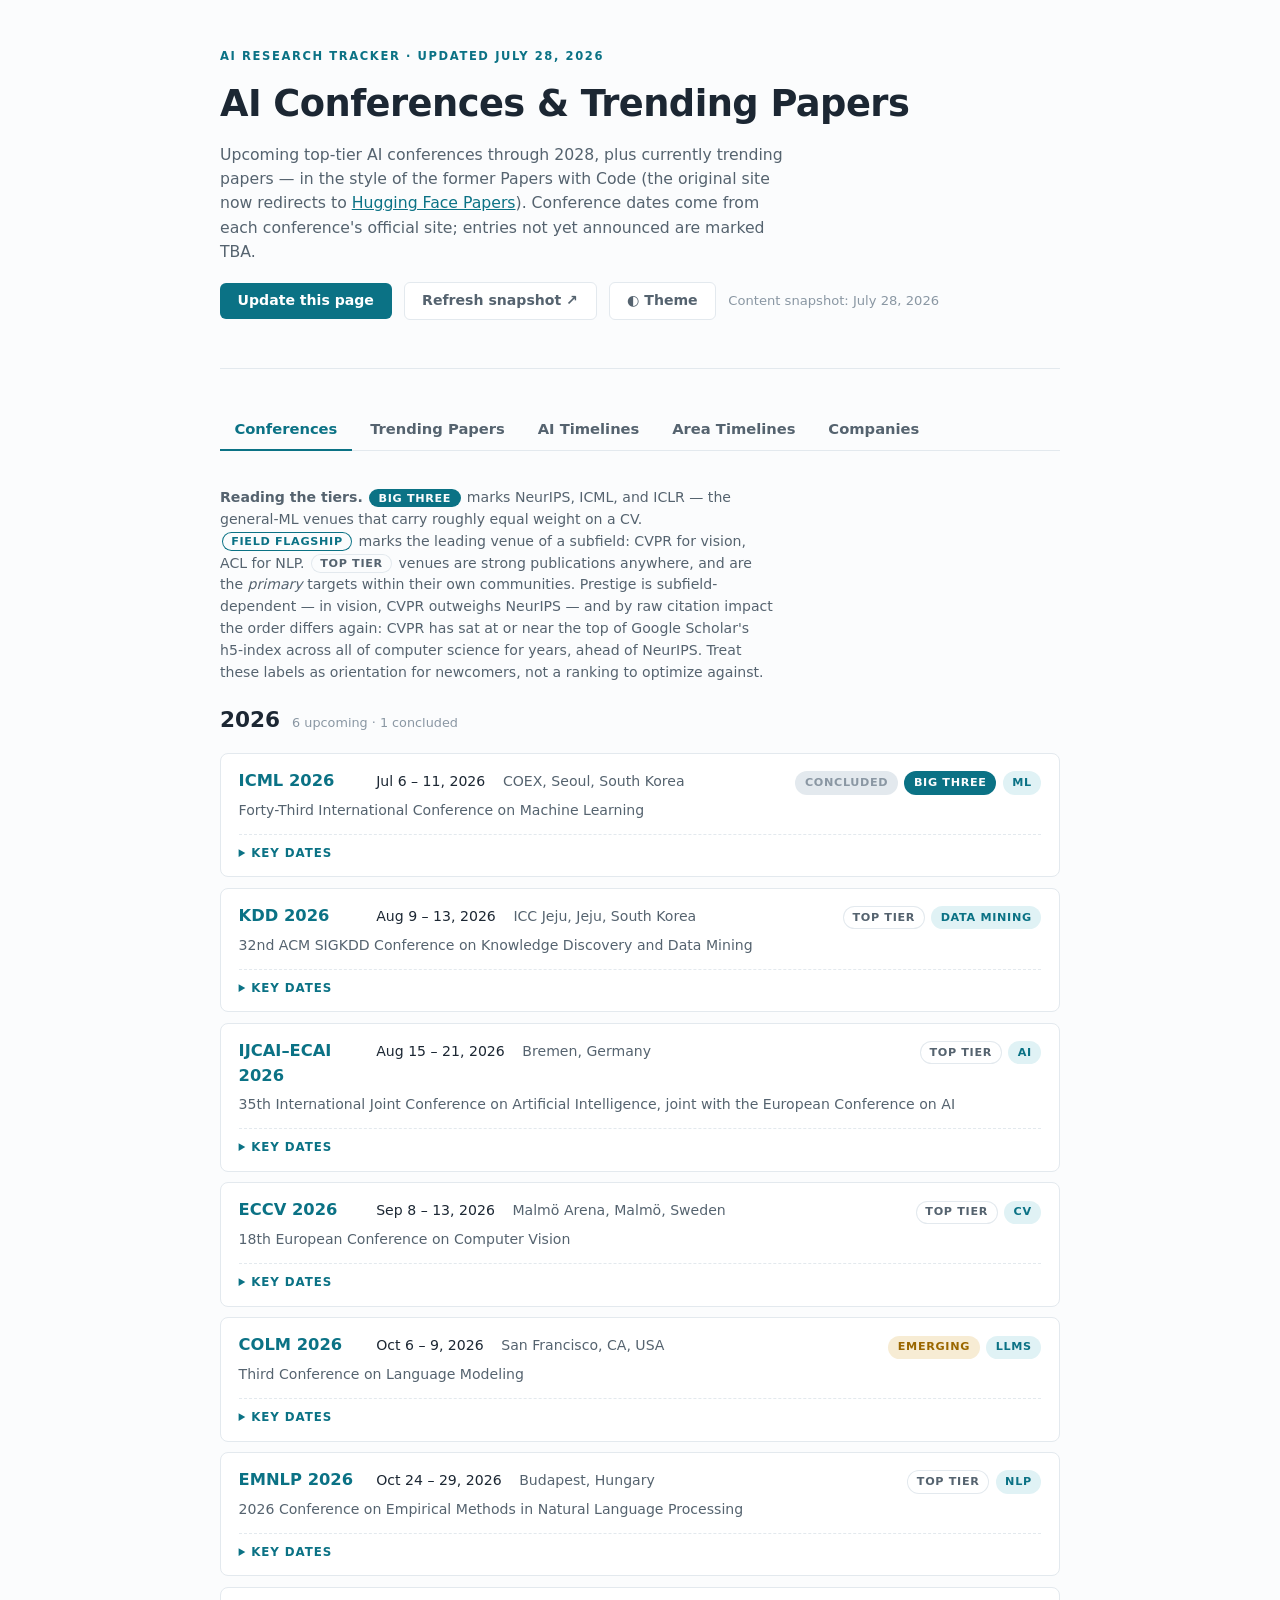
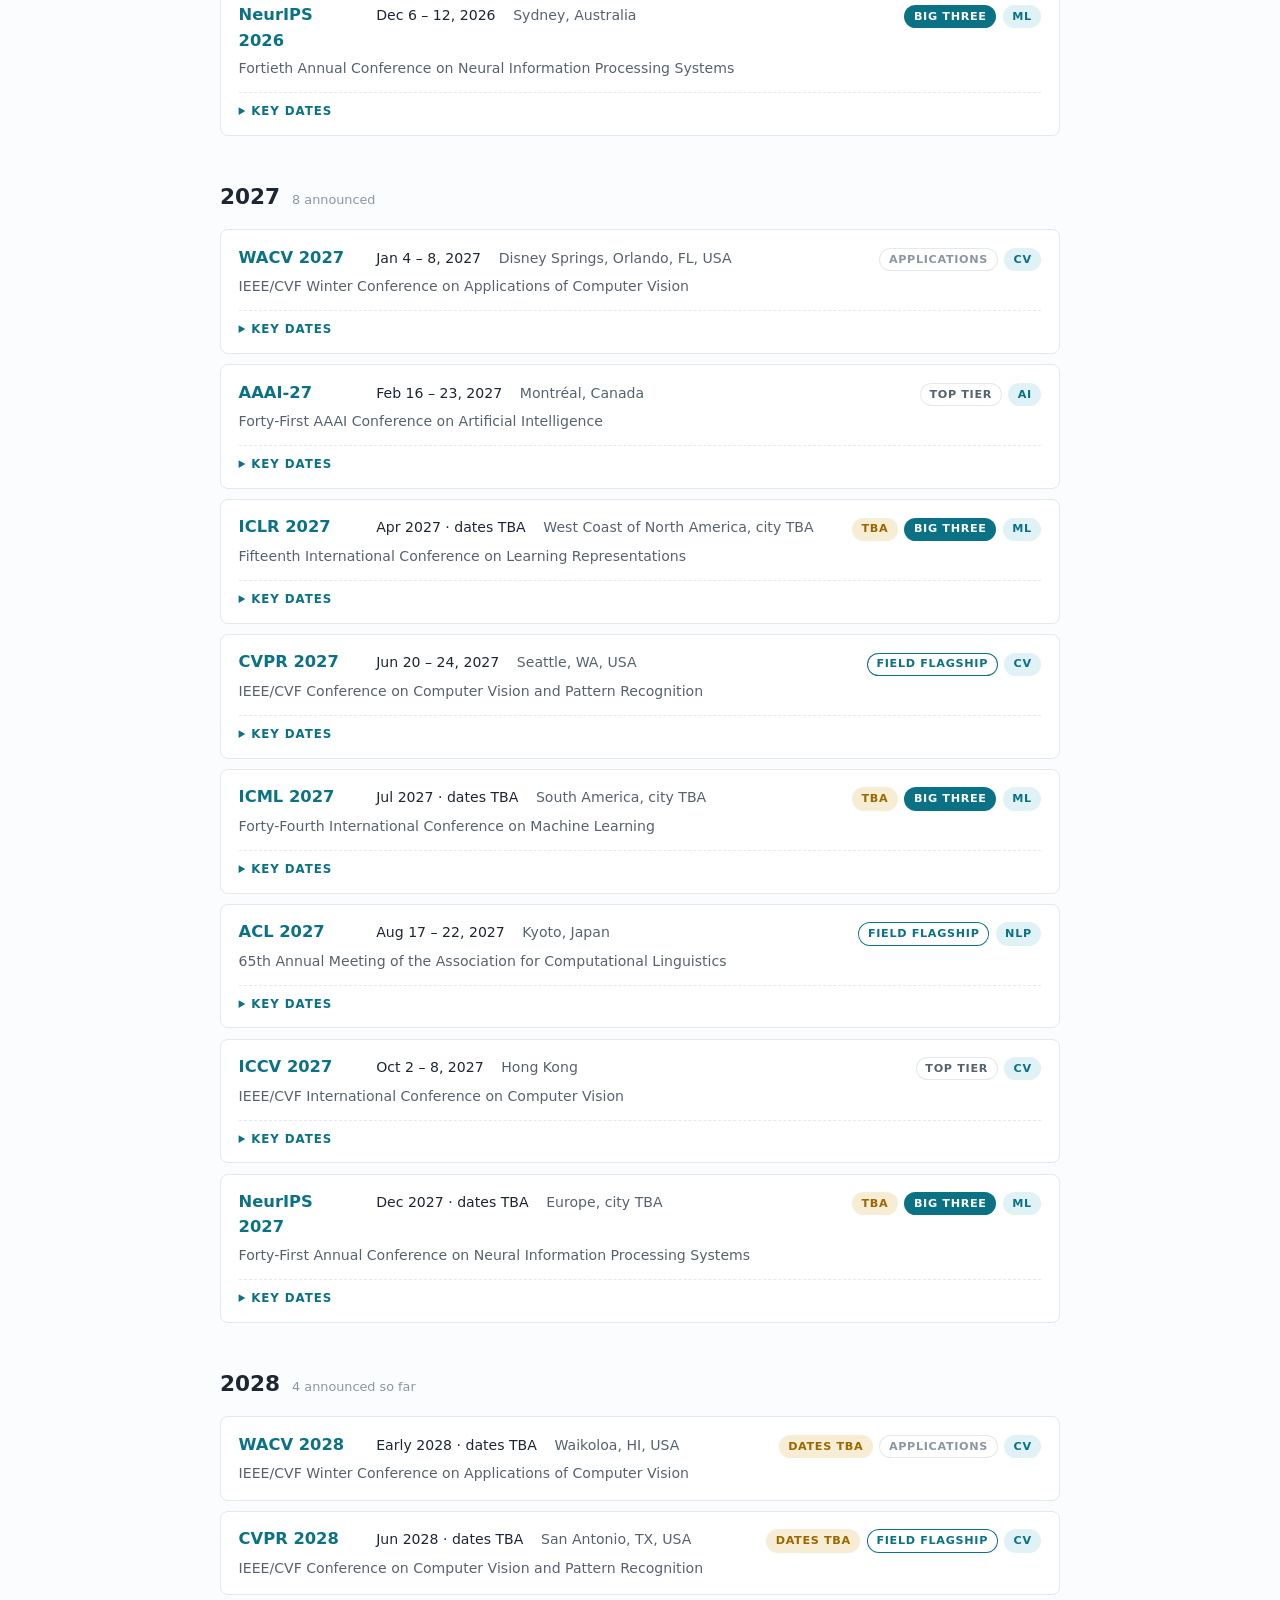
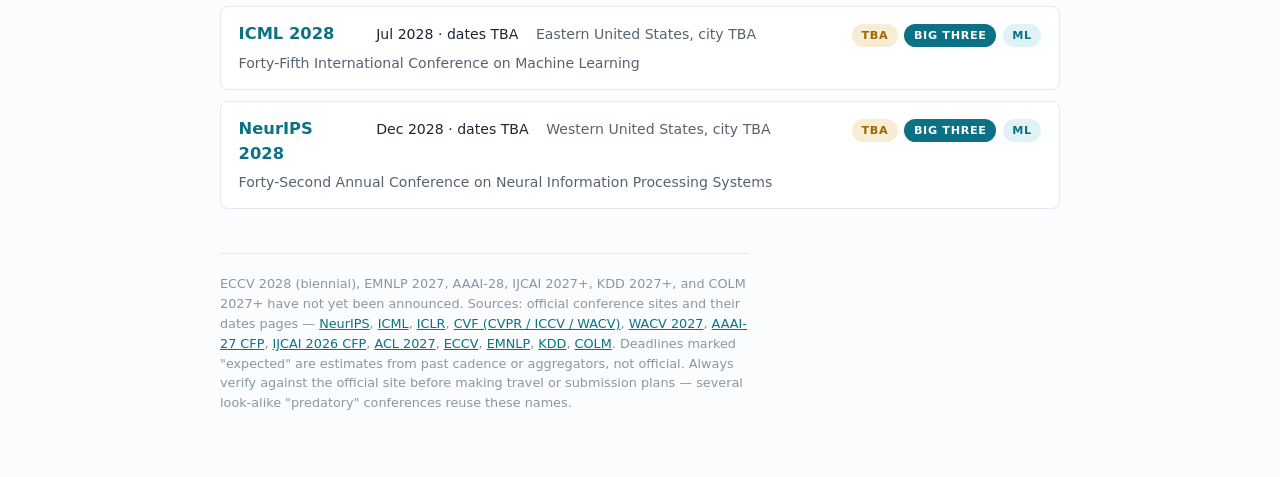
==== commit ce190ee3: "Auto-refresh papers: live fetch on load + daily GitHub Action Layer 1: the papers tab now fetches th" ====
--- a/index.html
+++ b/index.html
@@ -6,450 +6,12 @@
 <meta name="description" content="AI research tracker: conference calendar through 2028, trending papers, milestone papers, and development timelines for areas and top AI companies.">
 <title>AI Conferences &amp; Trending Papers</title>
 <link rel="icon" href="data:image/svg+xml,<svg xmlns=%22http://www.w3.org/2000/svg%22 viewBox=%220 0 100 100%22><text y=%22.9em%22 font-size=%2290%22>🗓️</text></svg>">
-<style>
-  *, *::before, *::after { box-sizing: border-box; }
-  body, h1, h2, h3, p, ul, ol, figure, blockquote { margin: 0; }
-  ul.conf-list, ul.paper-list, ul.tl { padding: 0; }
-  img { max-width: 100%; display: block; }
-
-  :root {
-    --bg: #fbfcfd;
-    --surface: #ffffff;
-    --ink: #1c2733;
-    --ink-soft: #55636f;
-    --ink-faint: #8a97a3;
-    --line: #e3e9ee;
-    --accent: #0b7285;
-    --accent-soft: #e0f2f5;
-    --live: #2b8a3e;
-    --live-soft: #e3f4e6;
-    --tba: #9a6700;
-    --tba-soft: #f7ecd4;
-  }
-  @media (prefers-color-scheme: dark) {
-    :root {
-      --bg: #12181f;
-      --surface: #1a222b;
-      --ink: #e6ecf1;
-      --ink-soft: #a7b4c0;
-      --ink-faint: #6e7d8a;
-      --line: #2a3540;
-      --accent: #4dc4d9;
-      --accent-soft: #123b44;
-      --live: #69c877;
-      --live-soft: #17351d;
-      --tba: #e0b350;
-      --tba-soft: #3a2f14;
-    }
-  }
-  :root[data-theme="dark"] {
-    --bg: #12181f;
-    --surface: #1a222b;
-    --ink: #e6ecf1;
-    --ink-soft: #a7b4c0;
-    --ink-faint: #6e7d8a;
-    --line: #2a3540;
-    --accent: #4dc4d9;
-    --accent-soft: #123b44;
-    --live: #69c877;
-    --live-soft: #17351d;
-    --tba: #e0b350;
-    --tba-soft: #3a2f14;
-  }
-  :root[data-theme="light"] {
-    --bg: #fbfcfd;
-    --surface: #ffffff;
-    --ink: #1c2733;
-    --ink-soft: #55636f;
-    --ink-faint: #8a97a3;
-    --line: #e3e9ee;
-    --accent: #0b7285;
-    --accent-soft: #e0f2f5;
-    --live: #2b8a3e;
-    --live-soft: #e3f4e6;
-    --tba: #9a6700;
-    --tba-soft: #f7ecd4;
-  }
-
-  body {
-    background: var(--bg);
-    color: var(--ink);
-    font-family: "Avenir Next", "Segoe UI", system-ui, sans-serif;
-    line-height: 1.55;
-  }
-  .wrap {
-    max-width: 880px;
-    margin: 0 auto;
-    padding: 3rem 1.25rem 4rem;
-  }
-
-  header.page {
-    border-bottom: 1px solid var(--line);
-    padding-bottom: 1.75rem;
-    margin-bottom: 2.5rem;
-    position: relative;
-  }
-  .eyebrow {
-    font-size: 0.72rem;
-    letter-spacing: 0.14em;
-    text-transform: uppercase;
-    color: var(--accent);
-    font-weight: 600;
-    margin-bottom: 0.6rem;
-  }
-  h1 {
-    font-size: clamp(1.7rem, 4vw, 2.3rem);
-    font-weight: 700;
-    letter-spacing: -0.015em;
-    text-wrap: balance;
-    margin-bottom: 0.65rem;
-  }
-  .lede {
-    color: var(--ink-soft);
-    max-width: 58ch;
-    font-size: 0.98rem;
-  }
-  .lede a { color: var(--accent); }
-
-  section.year { margin-bottom: 2.75rem; }
-  .year-head {
-    display: flex;
-    align-items: baseline;
-    gap: 0.75rem;
-    margin-bottom: 1rem;
-  }
-  .year-head h2 {
-    font-size: 1.35rem;
-    font-weight: 700;
-    font-variant-numeric: tabular-nums;
-  }
-  .year-head .count {
-    font-size: 0.8rem;
-    color: var(--ink-faint);
-  }
-
-  ul.conf-list {
-    list-style: none;
-    display: flex;
-    flex-direction: column;
-    gap: 0.65rem;
-  }
-  .conf {
-    background: var(--surface);
-    border: 1px solid var(--line);
-    border-radius: 8px;
-    padding: 0.9rem 1.1rem;
-    display: grid;
-    grid-template-columns: 7.5rem 1fr auto;
-    gap: 0.35rem 1.1rem;
-    align-items: baseline;
-  }
-  .conf .acro {
-    font-weight: 700;
-    font-size: 1.02rem;
-  }
-  .conf .acro a {
-    color: var(--accent);
-    text-decoration: none;
-  }
-  .conf .acro a:hover,
-  .conf .acro a:focus-visible {
-    text-decoration: underline;
-    outline: none;
-  }
-  .conf .full {
-    color: var(--ink-soft);
-    font-size: 0.88rem;
-    grid-column: 1 / -1;
-    grid-row: 2;
-  }
-  .conf .meta {
-    display: flex;
-    flex-wrap: wrap;
-    gap: 0.4rem 1.1rem;
-    font-size: 0.88rem;
-    color: var(--ink);
-    font-variant-numeric: tabular-nums;
-  }
-  .conf .meta .loc { color: var(--ink-soft); }
-  .pill {
-    justify-self: end;
-    font-size: 0.7rem;
-    font-weight: 600;
-    letter-spacing: 0.06em;
-    text-transform: uppercase;
-    padding: 0.18rem 0.6rem;
-    border-radius: 999px;
-    white-space: nowrap;
-  }
-  .pill.field { background: var(--accent-soft); color: var(--accent); }
-  .pill.live { background: var(--live-soft); color: var(--live); }
-  .pill.tba { background: var(--tba-soft); color: var(--tba); }
-  .pills { justify-self: end; display: flex; gap: 0.4rem; }
-
-  @media (max-width: 560px) {
-    .conf { grid-template-columns: 1fr; }
-    .pills { justify-self: start; grid-row: 4; }
-    .conf .full { grid-row: 2; }
-    .conf .meta { grid-row: 3; }
-  }
-
-  nav.tabs {
-    display: flex;
-    flex-wrap: wrap;
-    gap: 0.25rem;
-    border-bottom: 1px solid var(--line);
-    margin-bottom: 2.25rem;
-  }
-  nav.tabs button {
-    appearance: none;
-    background: none;
-    border: none;
-    border-bottom: 2px solid transparent;
-    margin-bottom: -1px;
-    padding: 0.55rem 0.9rem;
-    font: inherit;
-    font-size: 0.92rem;
-    font-weight: 600;
-    color: var(--ink-soft);
-    cursor: pointer;
-  }
-  nav.tabs button:hover { color: var(--ink); }
-  nav.tabs button:focus-visible {
-    outline: 2px solid var(--accent);
-    outline-offset: -2px;
-  }
-  nav.tabs button[aria-selected="true"] {
-    color: var(--accent);
-    border-bottom-color: var(--accent);
-  }
-  [hidden] { display: none !important; }
-
-  .papers-note {
-    color: var(--ink-soft);
-    font-size: 0.88rem;
-    max-width: 62ch;
-    margin-bottom: 1.25rem;
-  }
-  ul.paper-list {
-    list-style: none;
-    display: flex;
-    flex-direction: column;
-    gap: 0.65rem;
-  }
-  .paper {
-    background: var(--surface);
-    border: 1px solid var(--line);
-    border-radius: 8px;
-    padding: 0.9rem 1.1rem;
-    display: grid;
-    grid-template-columns: 3.4rem 1fr;
-    gap: 0.15rem 1rem;
-  }
-  .paper .votes {
-    grid-row: 1 / span 3;
-    align-self: start;
-    text-align: center;
-    border: 1px solid var(--line);
-    border-radius: 6px;
-    padding: 0.3rem 0.2rem;
-    font-variant-numeric: tabular-nums;
-  }
-  .paper .votes .n {
-    display: block;
-    font-weight: 700;
-    font-size: 1.02rem;
-    color: var(--accent);
-  }
-  .paper .votes .lbl {
-    display: block;
-    font-size: 0.62rem;
-    letter-spacing: 0.08em;
-    text-transform: uppercase;
-    color: var(--ink-faint);
-  }
-  .paper h3 {
-    font-size: 1rem;
-    font-weight: 700;
-    line-height: 1.35;
-  }
-  .paper h3 a { color: var(--ink); text-decoration: none; }
-  .paper h3 a:hover, .paper h3 a:focus-visible { color: var(--accent); outline: none; }
-  .paper .desc { color: var(--ink-soft); font-size: 0.88rem; }
-  .paper .paper-meta {
-    display: flex;
-    flex-wrap: wrap;
-    align-items: center;
-    gap: 0.4rem 0.9rem;
-    font-size: 0.78rem;
-    color: var(--ink-faint);
-    margin-top: 0.3rem;
-  }
-  .paper .paper-meta a { color: var(--accent); text-decoration: none; }
-  .paper .paper-meta a:hover, .paper .paper-meta a:focus-visible { text-decoration: underline; outline: none; }
-  .tag {
-    background: var(--accent-soft);
-    color: var(--accent);
-    font-size: 0.7rem;
-    font-weight: 600;
-    letter-spacing: 0.05em;
-    text-transform: uppercase;
-    padding: 0.14rem 0.55rem;
-    border-radius: 999px;
-  }
-
-  .fetch-bar {
-    display: flex;
-    flex-wrap: wrap;
-    align-items: center;
-    gap: 0.75rem;
-    margin-bottom: 1.25rem;
-  }
-  .fetch-bar button {
-    appearance: none;
-    font: inherit;
-    font-size: 0.88rem;
-    font-weight: 600;
-    color: #fff;
-    background: var(--accent);
-    border: none;
-    border-radius: 6px;
-    padding: 0.5rem 1.1rem;
-    cursor: pointer;
-  }
-  .fetch-bar button:hover { filter: brightness(1.08); }
-  .fetch-bar button:focus-visible { outline: 2px solid var(--ink); outline-offset: 2px; }
-  .fetch-bar button:disabled { opacity: 0.6; cursor: wait; }
-  .fetch-bar button.ghost {
-    background: var(--surface);
-    color: var(--ink-soft);
-    border: 1px solid var(--line);
-  }
-  .fetch-status { font-size: 0.82rem; color: var(--ink-faint); }
-  .fetch-status.error { color: var(--tba); }
-  .fetch-status.ok { color: var(--live); }
-  .prompt-box {
-    margin-top: 0.8rem;
-    background: var(--surface);
-    border: 1px solid var(--line);
-    border-radius: 8px;
-    padding: 0.8rem 1rem;
-    font-size: 0.84rem;
-    color: var(--ink-soft);
-    user-select: all;
-  }
-
-  .area-nav {
-    display: flex;
-    flex-wrap: wrap;
-    gap: 0.4rem;
-    margin-bottom: 2rem;
-  }
-  .area-nav a {
-    font-size: 0.78rem;
-    font-weight: 600;
-    color: var(--accent);
-    background: var(--accent-soft);
-    border-radius: 999px;
-    padding: 0.25rem 0.8rem;
-    text-decoration: none;
-  }
-  .area-nav a:hover, .area-nav a:focus-visible { text-decoration: underline; outline: none; }
-
-  section.area { margin-bottom: 3rem; }
-  section.area > h2 {
-    font-size: 1.2rem;
-    font-weight: 700;
-    margin-bottom: 0.35rem;
-  }
-  section.area > .area-sub {
-    color: var(--ink-soft);
-    font-size: 0.88rem;
-    max-width: 60ch;
-    margin-bottom: 1.25rem;
-  }
-  ul.tl {
-    list-style: none;
-    border-left: 2px solid var(--line);
-    margin-left: 0.3rem;
-    padding-left: 1.5rem;
-    display: flex;
-    flex-direction: column;
-    gap: 1.15rem;
-  }
-  ul.tl li { position: relative; }
-  ul.tl li::before {
-    content: "";
-    position: absolute;
-    left: calc(-1.5rem - 7px);
-    top: 0.32rem;
-    width: 10px;
-    height: 10px;
-    border-radius: 50%;
-    background: var(--accent);
-    border: 2px solid var(--bg);
-  }
-  ul.tl .yr {
-    display: block;
-    font-size: 0.76rem;
-    font-weight: 700;
-    letter-spacing: 0.08em;
-    color: var(--accent);
-    font-variant-numeric: tabular-nums;
-    text-transform: uppercase;
-  }
-  ul.tl h3 { font-size: 0.96rem; font-weight: 700; }
-  ul.tl h3 a { color: var(--ink); text-decoration: none; }
-  ul.tl h3 a:hover, ul.tl h3 a:focus-visible { color: var(--accent); outline: none; }
-  ul.tl p { color: var(--ink-soft); font-size: 0.86rem; max-width: 62ch; }
-
-  .table-scroll { overflow-x: auto; }
-  table.milestones {
-    border-collapse: collapse;
-    width: 100%;
-    min-width: 640px;
-    font-size: 0.88rem;
-  }
-  table.milestones th {
-    text-align: left;
-    font-size: 0.7rem;
-    font-weight: 600;
-    letter-spacing: 0.08em;
-    text-transform: uppercase;
-    color: var(--ink-faint);
-    padding: 0.5rem 0.9rem 0.5rem 0;
-    border-bottom: 1px solid var(--line);
-  }
-  table.milestones td {
-    padding: 0.6rem 0.9rem 0.6rem 0;
-    border-bottom: 1px solid var(--line);
-    vertical-align: top;
-  }
-  table.milestones td.yr {
-    font-variant-numeric: tabular-nums;
-    font-weight: 700;
-    white-space: nowrap;
-  }
-  table.milestones td.paper { min-width: 15rem; }
-  table.milestones td.paper a { color: var(--accent); text-decoration: none; font-weight: 600; }
-  table.milestones td.paper a:hover, table.milestones td.paper a:focus-visible { text-decoration: underline; outline: none; }
-  table.milestones td.paper .by { display: block; color: var(--ink-faint); font-size: 0.78rem; font-weight: 400; }
-  table.milestones td.why { color: var(--ink-soft); min-width: 18rem; }
-
-  footer.page {
-    border-top: 1px solid var(--line);
-    padding-top: 1.25rem;
-    color: var(--ink-faint);
-    font-size: 0.8rem;
-    max-width: 65ch;
-  }
-  footer.page a { color: var(--accent); }
-</style>
+<link rel="stylesheet" href="css/style.css">
 </head>
 <body>
 <div class="wrap">
   <header class="page">
-    <p class="eyebrow">AI research tracker · updated July 8, 2026</p>
+    <p class="eyebrow">AI research tracker · updated <span class="snapshot-date">July 8, 2026</span></p>
     <h1>AI Conferences &amp; Trending Papers</h1>
     <p class="lede">
       Upcoming top-tier AI conferences through 2028, plus currently trending papers — in the
@@ -459,780 +21,18 @@
     </p>
     <div class="fetch-bar" style="margin-top: 1.1rem;">
       <button id="update-btn" type="button">Update this page</button>
+      <a class="btn ghost" href="https://github.com/leozxliu/ai-research-tracker/actions/workflows/refresh-papers.yml"
+         target="_blank" rel="noopener"
+         title="Opens the scheduled GitHub Action — press &quot;Run workflow&quot; there to rebuild the stored papers snapshot immediately">Refresh snapshot ↗</a>
       <button id="theme-btn" type="button" class="ghost" aria-label="Toggle color theme">◐ Theme</button>
-      <span id="update-status" class="fetch-status">Content snapshot: July 8, 2026</span>
+      <span id="update-status" class="fetch-status">Loading…</span>
     </div>
     <div id="update-prompt-box" class="prompt-box" hidden></div>
   </header>
 
-  <nav class="tabs" role="tablist" aria-label="Sections">
-    <button role="tab" id="tab-btn-conferences" aria-selected="true" aria-controls="panel-conferences">Conferences</button>
-    <button role="tab" id="tab-btn-papers" aria-selected="false" aria-controls="panel-papers">Trending Papers</button>
-    <button role="tab" id="tab-btn-milestones" aria-selected="false" aria-controls="panel-milestones">Milestones</button>
-    <button role="tab" id="tab-btn-areas" aria-selected="false" aria-controls="panel-areas">Area Timelines</button>
-    <button role="tab" id="tab-btn-companies" aria-selected="false" aria-controls="panel-companies">Companies</button>
-  </nav>
-
-  <div id="panel-conferences" role="tabpanel" aria-labelledby="tab-btn-conferences">
-
-  <section class="year">
-    <div class="year-head"><h2>2026</h2><span class="count">7 upcoming</span></div>
-    <ul class="conf-list">
-      <li class="conf">
-        <span class="acro"><a href="https://icml.cc/">ICML 2026</a></span>
-        <span class="meta"><span class="dates">Jul 6 – 11, 2026</span><span class="loc">COEX, Seoul, South Korea</span></span>
-        <span class="pills"><span class="pill live">Happening now</span><span class="pill field">ML</span></span>
-        <span class="full">Forty-Third International Conference on Machine Learning</span>
-      </li>
-      <li class="conf">
-        <span class="acro"><a href="https://kdd2026.kdd.org/">KDD 2026</a></span>
-        <span class="meta"><span class="dates">Aug 9 – 13, 2026</span><span class="loc">ICC Jeju, Jeju, South Korea</span></span>
-        <span class="pills"><span class="pill field">Data Mining</span></span>
-        <span class="full">32nd ACM SIGKDD Conference on Knowledge Discovery and Data Mining</span>
-      </li>
-      <li class="conf">
-        <span class="acro"><a href="https://2026.ijcai.org/">IJCAI–ECAI 2026</a></span>
-        <span class="meta"><span class="dates">Aug 15 – 21, 2026</span><span class="loc">Bremen, Germany</span></span>
-        <span class="pills"><span class="pill field">AI</span></span>
-        <span class="full">35th International Joint Conference on Artificial Intelligence, joint with the European Conference on AI</span>
-      </li>
-      <li class="conf">
-        <span class="acro"><a href="https://eccv.ecva.net/">ECCV 2026</a></span>
-        <span class="meta"><span class="dates">Sep 8 – 13, 2026</span><span class="loc">Malmö Arena, Malmö, Sweden</span></span>
-        <span class="pills"><span class="pill field">CV</span></span>
-        <span class="full">18th European Conference on Computer Vision</span>
-      </li>
-      <li class="conf">
-        <span class="acro"><a href="https://colmweb.org/">COLM 2026</a></span>
-        <span class="meta"><span class="dates">Oct 6 – 9, 2026</span><span class="loc">San Francisco, CA, USA</span></span>
-        <span class="pills"><span class="pill field">LLMs</span></span>
-        <span class="full">Third Conference on Language Modeling</span>
-      </li>
-      <li class="conf">
-        <span class="acro"><a href="https://2026.emnlp.org/">EMNLP 2026</a></span>
-        <span class="meta"><span class="dates">Oct 24 – 29, 2026</span><span class="loc">Budapest, Hungary</span></span>
-        <span class="pills"><span class="pill field">NLP</span></span>
-        <span class="full">2026 Conference on Empirical Methods in Natural Language Processing</span>
-      </li>
-      <li class="conf">
-        <span class="acro"><a href="https://neurips.cc/">NeurIPS 2026</a></span>
-        <span class="meta"><span class="dates">Dec 6 – 12, 2026</span><span class="loc">Sydney, Australia</span></span>
-        <span class="pills"><span class="pill field">ML</span></span>
-        <span class="full">Fortieth Annual Conference on Neural Information Processing Systems</span>
-      </li>
-    </ul>
-  </section>
-
-  <section class="year">
-    <div class="year-head"><h2>2027</h2><span class="count">7 announced</span></div>
-    <ul class="conf-list">
-      <li class="conf">
-        <span class="acro"><a href="https://wacv.thecvf.com/">WACV 2027</a></span>
-        <span class="meta"><span class="dates">Early 2027 · dates TBA</span><span class="loc">Orlando, FL, USA</span></span>
-        <span class="pills"><span class="pill tba">Dates TBA</span><span class="pill field">CV</span></span>
-        <span class="full">IEEE/CVF Winter Conference on Applications of Computer Vision</span>
-      </li>
-      <li class="conf">
-        <span class="acro"><a href="https://aaai.org/conference/aaai/aaai-27/">AAAI-27</a></span>
-        <span class="meta"><span class="dates">Feb 16 – 23, 2027</span><span class="loc">Montréal, Canada</span></span>
-        <span class="pills"><span class="pill field">AI</span></span>
-        <span class="full">Forty-First AAAI Conference on Artificial Intelligence</span>
-      </li>
-      <li class="conf">
-        <span class="acro"><a href="https://iclr.cc/">ICLR 2027</a></span>
-        <span class="meta"><span class="dates">Apr 2027 · dates TBA</span><span class="loc">West Coast of North America, city TBA</span></span>
-        <span class="pills"><span class="pill tba">TBA</span><span class="pill field">ML</span></span>
-        <span class="full">Fifteenth International Conference on Learning Representations</span>
-      </li>
-      <li class="conf">
-        <span class="acro"><a href="https://cvpr.thecvf.com/">CVPR 2027</a></span>
-        <span class="meta"><span class="dates">Jun 20 – 24, 2027</span><span class="loc">Seattle, WA, USA</span></span>
-        <span class="pills"><span class="pill field">CV</span></span>
-        <span class="full">IEEE/CVF Conference on Computer Vision and Pattern Recognition</span>
-      </li>
-      <li class="conf">
-        <span class="acro"><a href="https://icml.cc/Conferences/FutureMeetings">ICML 2027</a></span>
-        <span class="meta"><span class="dates">Jul 2027 · dates TBA</span><span class="loc">Location announcement expected Aug 2026</span></span>
-        <span class="pills"><span class="pill tba">TBA</span><span class="pill field">ML</span></span>
-        <span class="full">Forty-Fourth International Conference on Machine Learning</span>
-      </li>
-      <li class="conf">
-        <span class="acro"><a href="https://iccv.thecvf.com/">ICCV 2027</a></span>
-        <span class="meta"><span class="dates">Oct 2 – 8, 2027</span><span class="loc">Hong Kong</span></span>
-        <span class="pills"><span class="pill field">CV</span></span>
-        <span class="full">IEEE/CVF International Conference on Computer Vision</span>
-      </li>
-      <li class="conf">
-        <span class="acro"><a href="https://neurips.cc/Conferences/FutureMeetings">NeurIPS 2027</a></span>
-        <span class="meta"><span class="dates">Dec 2027 · dates TBA</span><span class="loc">Europe, city TBA</span></span>
-        <span class="pills"><span class="pill tba">TBA</span><span class="pill field">ML</span></span>
-        <span class="full">Forty-First Annual Conference on Neural Information Processing Systems</span>
-      </li>
-    </ul>
-  </section>
-
-  <section class="year">
-    <div class="year-head"><h2>2028</h2><span class="count">4 announced so far</span></div>
-    <ul class="conf-list">
-      <li class="conf">
-        <span class="acro"><a href="https://wacv.thecvf.com/">WACV 2028</a></span>
-        <span class="meta"><span class="dates">Early 2028 · dates TBA</span><span class="loc">Waikoloa, HI, USA</span></span>
-        <span class="pills"><span class="pill tba">Dates TBA</span><span class="pill field">CV</span></span>
-        <span class="full">IEEE/CVF Winter Conference on Applications of Computer Vision</span>
-      </li>
-      <li class="conf">
-        <span class="acro"><a href="https://cvpr.thecvf.com/">CVPR 2028</a></span>
-        <span class="meta"><span class="dates">Jun 2028 · dates TBA</span><span class="loc">San Antonio, TX, USA</span></span>
-        <span class="pills"><span class="pill tba">Dates TBA</span><span class="pill field">CV</span></span>
-        <span class="full">IEEE/CVF Conference on Computer Vision and Pattern Recognition</span>
-      </li>
-      <li class="conf">
-        <span class="acro"><a href="https://icml.cc/Conferences/FutureMeetings">ICML 2028</a></span>
-        <span class="meta"><span class="dates">Jul 2028 · dates TBA</span><span class="loc">Eastern United States, city TBA</span></span>
-        <span class="pills"><span class="pill tba">TBA</span><span class="pill field">ML</span></span>
-        <span class="full">Forty-Fifth International Conference on Machine Learning</span>
-      </li>
-      <li class="conf">
-        <span class="acro"><a href="https://neurips.cc/Conferences/FutureMeetings">NeurIPS 2028</a></span>
-        <span class="meta"><span class="dates">Dec 2028 · dates TBA</span><span class="loc">Western United States, city TBA</span></span>
-        <span class="pills"><span class="pill tba">TBA</span><span class="pill field">ML</span></span>
-        <span class="full">Forty-Second Annual Conference on Neural Information Processing Systems</span>
-      </li>
-    </ul>
-  </section>
-
-  <footer class="page">
-    <p>
-      ECCV 2028 (biennial), EMNLP/ACL 2027+, AAAI-28, IJCAI 2027+, KDD 2027+, and COLM 2027+ have
-      not yet been announced. Sources: official conference sites —
-      <a href="https://neurips.cc/Conferences/FutureMeetings">NeurIPS</a>,
-      <a href="https://icml.cc/Conferences/FutureMeetings">ICML</a>,
-      <a href="https://iclr.cc/Conferences/FutureMeetings">ICLR</a>,
-      <a href="https://www.thecvf.com/?page_id=100">CVF (CVPR / ICCV / WACV)</a>,
-      <a href="https://aaai.org/conference/aaai/aaai-27/">AAAI</a>,
-      <a href="https://2026.ijcai.org/">IJCAI</a>,
-      <a href="https://eccv.ecva.net/">ECCV</a>,
-      <a href="https://2026.emnlp.org/">EMNLP</a>,
-      <a href="https://kdd2026.kdd.org/">KDD</a>,
-      <a href="https://colmweb.org/">COLM</a>.
-      Always verify against the official site before making travel or submission plans —
-      several look-alike "predatory" conferences reuse these names.
-    </p>
-  </footer>
-  </div>
-
-  <div id="panel-papers" role="tabpanel" aria-labelledby="tab-btn-papers" hidden>
-    <p class="papers-note">
-      Trending papers ranked by community upvotes, from
-      <a href="https://huggingface.co/papers/trending" style="color: var(--accent);">Hugging&nbsp;Face Papers</a>.
-      The list below is a snapshot from July 8, 2026 — use the button to pull the latest.
-    </p>
-    <div class="fetch-bar">
-      <button id="fetch-btn" type="button">Fetch latest papers</button>
-      <span id="fetch-status" class="fetch-status">Showing snapshot from Jul 8, 2026</span>
-    </div>
-    <ul class="paper-list" id="paper-list">
-      <li class="paper">
-        <span class="votes"><span class="n">253</span><span class="lbl">votes</span></span>
-        <h3><a href="https://arxiv.org/abs/2605.23904">SkillOpt: Executive Strategy for Self-Evolving Agent Skills</a></h3>
-        <p class="desc">A text-space optimizer that lets agents evolve their own skills, with zero added inference overhead at deployment.</p>
-        <p class="paper-meta"><span class="tag">Agents</span><span>Microsoft Research</span><span>May 2026</span><a href="https://huggingface.co/papers/2605.23904">HF page</a><a href="https://arxiv.org/abs/2605.23904">arXiv</a></p>
-      </li>
-      <li class="paper">
-        <span class="votes"><span class="n">225</span><span class="lbl">votes</span></span>
-        <h3><a href="https://arxiv.org/abs/2512.16676">DataFlow: LLM-Driven Data Preparation Framework</a></h3>
-        <p class="desc">An LLM-driven framework for data preparation that improves data quality and reproducibility across tasks.</p>
-        <p class="paper-meta"><span class="tag">Data</span><span>Peking University</span><span>Dec 2025</span><a href="https://huggingface.co/papers/2512.16676">HF page</a><a href="https://arxiv.org/abs/2512.16676">arXiv</a></p>
-      </li>
-      <li class="paper">
-        <span class="votes"><span class="n">209</span><span class="lbl">votes</span></span>
-        <h3><a href="https://arxiv.org/abs/2606.14777">JoyAI-VL-Interaction: Real-Time Vision-Language Interaction</a></h3>
-        <p class="desc">Continuous, real-time decision-making for interactive vision-language systems.</p>
-        <p class="paper-meta"><span class="tag">VLM</span><span>JD.com</span><span>Jun 2026</span><a href="https://huggingface.co/papers/2606.14777">HF page</a><a href="https://arxiv.org/abs/2606.14777">arXiv</a></p>
-      </li>
-      <li class="paper">
-        <span class="votes"><span class="n">196</span><span class="lbl">votes</span></span>
-        <h3><a href="https://arxiv.org/abs/2602.15763">GLM-5: Foundation Model Advances</a></h3>
-        <p class="desc">Foundation-model release focused on stronger coding ability and lower cost for real-world software engineering.</p>
-        <p class="paper-meta"><span class="tag">LLM</span><span>186 authors</span><span>Feb 2026</span><a href="https://huggingface.co/papers/2602.15763">HF page</a><a href="https://arxiv.org/abs/2602.15763">arXiv</a></p>
-      </li>
-      <li class="paper">
-        <span class="votes"><span class="n">175</span><span class="lbl">votes</span></span>
-        <h3><a href="https://arxiv.org/abs/2509.22186">MinerU2.5: Document Parsing Vision-Language Model</a></h3>
-        <p class="desc">A 1.2B-parameter document-parsing model reaching state-of-the-art recognition with high computational efficiency.</p>
-        <p class="paper-meta"><span class="tag">OCR / VLM</span><span>61 authors</span><span>Sep 2025</span><a href="https://huggingface.co/papers/2509.22186">HF page</a><a href="https://arxiv.org/abs/2509.22186">arXiv</a></p>
-      </li>
-      <li class="paper">
-        <span class="votes"><span class="n">109</span><span class="lbl">votes</span></span>
-        <h3><a href="https://arxiv.org/abs/2412.20138">TradingAgents: Multi-Agent LLM Financial Trading Framework</a></h3>
-        <p class="desc">A multi-agent framework that simulates the structure of real-world trading firms.</p>
-        <p class="paper-meta"><span class="tag">Agents</span><span>4 authors</span><span>Dec 2024</span><a href="https://huggingface.co/papers/2412.20138">HF page</a><a href="https://arxiv.org/abs/2412.20138">arXiv</a></p>
-      </li>
-      <li class="paper">
-        <span class="votes"><span class="n">82</span><span class="lbl">votes</span></span>
-        <h3><a href="https://arxiv.org/abs/2407.16741">OpenDevin: AI Software Developers Platform</a></h3>
-        <p class="desc">A platform for building agents that write code, use the command line, and browse the web.</p>
-        <p class="paper-meta"><span class="tag">Code Agents</span><span>24 authors</span><span>Jul 2024</span><a href="https://huggingface.co/papers/2407.16741">HF page</a><a href="https://arxiv.org/abs/2407.16741">arXiv</a></p>
-      </li>
-      <li class="paper">
-        <span class="votes"><span class="n">51</span><span class="lbl">votes</span></span>
-        <h3><a href="https://arxiv.org/abs/2606.23050">Unlimited OCR Works</a></h3>
-        <p class="desc">Removes memory constraints for long-sequence OCR, scaling across many pages.</p>
-        <p class="paper-meta"><span class="tag">OCR</span><span>Baidu</span><span>Jun 2026</span><a href="https://huggingface.co/papers/2606.23050">HF page</a><a href="https://arxiv.org/abs/2606.23050">arXiv</a></p>
-      </li>
-      <li class="paper">
-        <span class="votes"><span class="n">34</span><span class="lbl">votes</span></span>
-        <h3><a href="https://arxiv.org/abs/2607.05247">Vision Pretraining for Dense Spatial Perception</a></h3>
-        <p class="desc">Boundary modeling enables dense spatial perception by learning sub-pixel representations.</p>
-        <p class="paper-meta"><span class="tag">CV</span><span>Jul 2026</span><a href="https://huggingface.co/papers/2607.05247">HF page</a><a href="https://arxiv.org/abs/2607.05247">arXiv</a></p>
-      </li>
-      <li class="paper">
-        <span class="votes"><span class="n">25</span><span class="lbl">votes</span></span>
-        <h3><a href="https://arxiv.org/abs/2604.14141">Geometric Context Transformer for Streaming 3D Reconstruction</a></h3>
-        <p class="desc">A real-time 3D foundation model with stable streaming reconstruction at 20 FPS.</p>
-        <p class="paper-meta"><span class="tag">3D</span><span>Apr 2026</span><a href="https://huggingface.co/papers/2604.14141">HF page</a><a href="https://arxiv.org/abs/2604.14141">arXiv</a></p>
-      </li>
-      <li class="paper">
-        <span class="votes"><span class="n">15</span><span class="lbl">votes</span></span>
-        <h3><a href="https://arxiv.org/abs/2607.05352">Multiplayer Interactive World Models</a></h3>
-        <p class="desc">Stable long-horizon rollouts in a complex physics-based multiplayer environment.</p>
-        <p class="paper-meta"><span class="tag">World Models</span><span>27 authors</span><span>Jul 2026</span><a href="https://huggingface.co/papers/2607.05352">HF page</a><a href="https://arxiv.org/abs/2607.05352">arXiv</a></p>
-      </li>
-      <li class="paper">
-        <span class="votes"><span class="n">8</span><span class="lbl">votes</span></span>
-        <h3><a href="https://arxiv.org/abs/2509.06926">Continuous Audio Language Models</a></h3>
-        <p class="desc">Continuous generation to balance audio quality against computational cost.</p>
-        <p class="paper-meta"><span class="tag">Audio</span><span>5 authors</span><span>Sep 2025</span><a href="https://huggingface.co/papers/2509.06926">HF page</a><a href="https://arxiv.org/abs/2509.06926">arXiv</a></p>
-      </li>
-    </ul>
-  </div>
-
-  <div id="panel-milestones" role="tabpanel" aria-labelledby="tab-btn-milestones" hidden>
-    <p class="papers-note">
-      Overall milestones: the landmark papers that defined AI as a whole, from the perceptron
-      to modern reasoning models. For deeper per-field history — including recent LLM and
-      AI-agent work — see the <strong>Area Timelines</strong> tab.
-    </p>
-    <div class="table-scroll">
-      <table class="milestones">
-        <thead>
-          <tr><th>Year</th><th>Paper</th><th>Area</th><th>Why it matters</th></tr>
-        </thead>
-        <tbody>
-          <tr>
-            <td class="yr">1950</td>
-            <td class="paper"><a href="https://academic.oup.com/mind/article/LIX/236/433/986238">Computing Machinery and Intelligence</a><span class="by">Alan Turing</span></td>
-            <td><span class="tag">Foundations</span></td>
-            <td class="why">Posed "Can machines think?" and proposed the imitation game (Turing test), framing the field before it had a name.</td>
-          </tr>
-          <tr>
-            <td class="yr">1958</td>
-            <td class="paper"><a href="https://psycnet.apa.org/doi/10.1037/h0042519">The Perceptron</a><span class="by">Frank Rosenblatt</span></td>
-            <td><span class="tag">Neural Nets</span></td>
-            <td class="why">The first trainable artificial neuron — the ancestor of every neural network that followed.</td>
-          </tr>
-          <tr>
-            <td class="yr">1986</td>
-            <td class="paper"><a href="https://www.nature.com/articles/323533a0">Learning Representations by Back-Propagating Errors</a><span class="by">Rumelhart, Hinton &amp; Williams</span></td>
-            <td><span class="tag">Neural Nets</span></td>
-            <td class="why">Popularized backpropagation, making multi-layer networks trainable and reviving neural-network research.</td>
-          </tr>
-          <tr>
-            <td class="yr">1997</td>
-            <td class="paper"><a href="https://www.bioinf.jku.at/publications/older/2604.pdf">Long Short-Term Memory</a><span class="by">Hochreiter &amp; Schmidhuber</span></td>
-            <td><span class="tag">Sequences</span></td>
-            <td class="why">Solved vanishing gradients for recurrent networks; dominated speech and language modeling for two decades.</td>
-          </tr>
-          <tr>
-            <td class="yr">1998</td>
-            <td class="paper"><a href="https://ieeexplore.ieee.org/document/726791">Gradient-Based Learning Applied to Document Recognition (LeNet-5)</a><span class="by">LeCun et al.</span></td>
-            <td><span class="tag">CV</span></td>
-            <td class="why">Established convolutional neural networks as the way to read images, decades ahead of the hardware.</td>
-          </tr>
-          <tr>
-            <td class="yr">2012</td>
-            <td class="paper"><a href="https://papers.nips.cc/paper/4824-imagenet-classification-with-deep-convolutional-neural-networks">ImageNet Classification with Deep CNNs (AlexNet)</a><span class="by">Krizhevsky, Sutskever &amp; Hinton</span></td>
-            <td><span class="tag">CV</span></td>
-            <td class="why">Crushed the ImageNet benchmark with GPUs and ignited the modern deep-learning era.</td>
-          </tr>
-          <tr>
-            <td class="yr">2013</td>
-            <td class="paper"><a href="https://arxiv.org/abs/1301.3781">Efficient Estimation of Word Representations (word2vec)</a><span class="by">Mikolov et al.</span></td>
-            <td><span class="tag">NLP</span></td>
-            <td class="why">Showed word meaning could be captured in vectors ("king − man + woman ≈ queen"), starting the embeddings era.</td>
-          </tr>
-          <tr>
-            <td class="yr">2013</td>
-            <td class="paper"><a href="https://arxiv.org/abs/1312.5602">Playing Atari with Deep Reinforcement Learning (DQN)</a><span class="by">Mnih et al., DeepMind</span></td>
-            <td><span class="tag">RL</span></td>
-            <td class="why">First deep network to learn control from raw pixels, launching deep reinforcement learning.</td>
-          </tr>
-          <tr>
-            <td class="yr">2014</td>
-            <td class="paper"><a href="https://arxiv.org/abs/1406.2661">Generative Adversarial Networks</a><span class="by">Goodfellow et al.</span></td>
-            <td><span class="tag">Generative</span></td>
-            <td class="why">Two networks competing — generator vs. discriminator — made realistic image generation possible.</td>
-          </tr>
-          <tr>
-            <td class="yr">2014</td>
-            <td class="paper"><a href="https://arxiv.org/abs/1409.3215">Sequence to Sequence Learning with Neural Networks</a><span class="by">Sutskever, Vinyals &amp; Le</span></td>
-            <td><span class="tag">NLP</span></td>
-            <td class="why">The encoder–decoder recipe behind neural machine translation and, later, chat models.</td>
-          </tr>
-          <tr>
-            <td class="yr">2014</td>
-            <td class="paper"><a href="https://arxiv.org/abs/1412.6980">Adam: A Method for Stochastic Optimization</a><span class="by">Kingma &amp; Ba</span></td>
-            <td><span class="tag">Optimization</span></td>
-            <td class="why">Became the default optimizer for nearly every deep model trained since.</td>
-          </tr>
-          <tr>
-            <td class="yr">2015</td>
-            <td class="paper"><a href="https://arxiv.org/abs/1512.03385">Deep Residual Learning (ResNet)</a><span class="by">He et al.</span></td>
-            <td><span class="tag">CV</span></td>
-            <td class="why">Skip connections let networks go from 20 layers to 1000+, a trick every modern architecture inherits.</td>
-          </tr>
-          <tr>
-            <td class="yr">2016</td>
-            <td class="paper"><a href="https://www.nature.com/articles/nature16961">Mastering the Game of Go (AlphaGo)</a><span class="by">Silver et al., DeepMind</span></td>
-            <td><span class="tag">RL</span></td>
-            <td class="why">Beat the world's best Go players a decade ahead of predictions; deep RL's defining public moment.</td>
-          </tr>
-          <tr>
-            <td class="yr">2017</td>
-            <td class="paper"><a href="https://arxiv.org/abs/1706.03762">Attention Is All You Need (Transformer)</a><span class="by">Vaswani et al.</span></td>
-            <td><span class="tag">Architecture</span></td>
-            <td class="why">The Transformer replaced recurrence with attention — the architecture underneath every modern LLM.</td>
-          </tr>
-          <tr>
-            <td class="yr">2018</td>
-            <td class="paper"><a href="https://arxiv.org/abs/1810.04805">BERT: Pre-training of Deep Bidirectional Transformers</a><span class="by">Devlin et al., Google</span></td>
-            <td><span class="tag">NLP</span></td>
-            <td class="why">Made "pretrain, then fine-tune" the standard playbook for language understanding.</td>
-          </tr>
-          <tr>
-            <td class="yr">2020</td>
-            <td class="paper"><a href="https://arxiv.org/abs/2001.08361">Scaling Laws for Neural Language Models</a><span class="by">Kaplan et al., OpenAI</span></td>
-            <td><span class="tag">Scaling</span></td>
-            <td class="why">Showed loss falls predictably with compute, data, and parameters — the argument for building ever-bigger models.</td>
-          </tr>
-          <tr>
-            <td class="yr">2020</td>
-            <td class="paper"><a href="https://arxiv.org/abs/2005.14165">Language Models are Few-Shot Learners (GPT-3)</a><span class="by">Brown et al., OpenAI</span></td>
-            <td><span class="tag">LLM</span></td>
-            <td class="why">175B parameters revealed in-context learning: one model, many tasks, no fine-tuning.</td>
-          </tr>
-          <tr>
-            <td class="yr">2020</td>
-            <td class="paper"><a href="https://arxiv.org/abs/2006.11239">Denoising Diffusion Probabilistic Models</a><span class="by">Ho, Jain &amp; Abbeel</span></td>
-            <td><span class="tag">Generative</span></td>
-            <td class="why">Made diffusion practical, displacing GANs as the engine of image generation.</td>
-          </tr>
-          <tr>
-            <td class="yr">2020</td>
-            <td class="paper"><a href="https://arxiv.org/abs/2010.11929">An Image is Worth 16x16 Words (ViT)</a><span class="by">Dosovitskiy et al., Google</span></td>
-            <td><span class="tag">CV</span></td>
-            <td class="why">Brought the Transformer to vision, ending CNNs' monopoly on image models.</td>
-          </tr>
-          <tr>
-            <td class="yr">2021</td>
-            <td class="paper"><a href="https://arxiv.org/abs/2103.00020">Learning Transferable Visual Models (CLIP)</a><span class="by">Radford et al., OpenAI</span></td>
-            <td><span class="tag">Multimodal</span></td>
-            <td class="why">Tied images and text into one embedding space — the connective tissue of multimodal AI.</td>
-          </tr>
-          <tr>
-            <td class="yr">2021</td>
-            <td class="paper"><a href="https://www.nature.com/articles/s41586-021-03819-2">Highly Accurate Protein Structure Prediction (AlphaFold 2)</a><span class="by">Jumper et al., DeepMind</span></td>
-            <td><span class="tag">AI for Science</span></td>
-            <td class="why">Effectively solved protein folding, a 50-year grand challenge; later earned a Nobel Prize in Chemistry.</td>
-          </tr>
-          <tr>
-            <td class="yr">2022</td>
-            <td class="paper"><a href="https://arxiv.org/abs/2203.02155">Training LMs to Follow Instructions (InstructGPT)</a><span class="by">Ouyang et al., OpenAI</span></td>
-            <td><span class="tag">Alignment</span></td>
-            <td class="why">RLHF turned raw language models into helpful assistants — the technique behind ChatGPT.</td>
-          </tr>
-          <tr>
-            <td class="yr">2022</td>
-            <td class="paper"><a href="https://arxiv.org/abs/2201.11903">Chain-of-Thought Prompting Elicits Reasoning</a><span class="by">Wei et al., Google</span></td>
-            <td><span class="tag">Reasoning</span></td>
-            <td class="why">"Think step by step" unlocked latent reasoning in LLMs and seeded today's reasoning models.</td>
-          </tr>
-          <tr>
-            <td class="yr">2022</td>
-            <td class="paper"><a href="https://arxiv.org/abs/2203.15556">Training Compute-Optimal LLMs (Chinchilla)</a><span class="by">Hoffmann et al., DeepMind</span></td>
-            <td><span class="tag">Scaling</span></td>
-            <td class="why">Showed most LLMs were undertrained on data, resetting how the field balances model size vs. tokens.</td>
-          </tr>
-          <tr>
-            <td class="yr">2022</td>
-            <td class="paper"><a href="https://arxiv.org/abs/2112.10752">High-Resolution Image Synthesis with Latent Diffusion</a><span class="by">Rombach et al.</span></td>
-            <td><span class="tag">Generative</span></td>
-            <td class="why">Ran diffusion in latent space, making it cheap — the paper behind Stable Diffusion.</td>
-          </tr>
-          <tr>
-            <td class="yr">2023</td>
-            <td class="paper"><a href="https://arxiv.org/abs/2302.13971">LLaMA: Open and Efficient Foundation Language Models</a><span class="by">Touvron et al., Meta</span></td>
-            <td><span class="tag">Open Models</span></td>
-            <td class="why">Put near-frontier weights in researchers' hands and ignited the open-model ecosystem.</td>
-          </tr>
-          <tr>
-            <td class="yr">2023</td>
-            <td class="paper"><a href="https://arxiv.org/abs/2312.00752">Mamba: Linear-Time Sequence Modeling</a><span class="by">Gu &amp; Dao</span></td>
-            <td><span class="tag">Architecture</span></td>
-            <td class="why">State-space models as the first credible post-Transformer challenger for long sequences.</td>
-          </tr>
-          <tr>
-            <td class="yr">2025</td>
-            <td class="paper"><a href="https://arxiv.org/abs/2501.12948">DeepSeek-R1: Incentivizing Reasoning via RL</a><span class="by">DeepSeek</span></td>
-            <td><span class="tag">Reasoning</span></td>
-            <td class="why">Showed reasoning ability can emerge from pure reinforcement learning — and released it openly at a fraction of frontier cost.</td>
-          </tr>
-        </tbody>
-      </table>
-    </div>
-  </div>
-
-  <div id="panel-areas" role="tabpanel" aria-labelledby="tab-btn-areas" hidden>
-    <p class="papers-note">
-      Per-field timelines tracing how each key area of AI evolved, with extra depth on the
-      recent large-language-model and agent eras.
-    </p>
-    <nav class="area-nav" aria-label="Jump to area">
-      <a href="#area-llm">Large Language Models</a>
-      <a href="#area-agents">AI Agents</a>
-      <a href="#area-cv">Computer Vision</a>
-      <a href="#area-gen">Generative Media</a>
-      <a href="#area-rl">Reinforcement Learning</a>
-    </nav>
-
-    <section class="area" id="area-llm">
-      <h2>Large Language Models</h2>
-      <p class="area-sub">From the Transformer to reasoning models: the fastest-moving decade in the field.</p>
-      <ul class="tl">
-        <li><span class="yr">2017</span><h3><a href="https://arxiv.org/abs/1706.03762">Transformer — Attention Is All You Need</a></h3><p>Attention replaces recurrence; the architecture every LLM still uses.</p></li>
-        <li><span class="yr">2018</span><h3><a href="https://arxiv.org/abs/1810.04805">GPT-1 &amp; BERT — the pretraining era begins</a></h3><p>Generative pretraining (OpenAI) and bidirectional pretraining (Google) make "pretrain, then adapt" the standard recipe.</p></li>
-        <li><span class="yr">2019</span><h3><a href="https://cdn.openai.com/better-language-models/language_models_are_unsupervised_multitask_learners.pdf">GPT-2 — scale brings fluency</a></h3><p>1.5B parameters write coherent long-form text; its staged release starts the first big debate on releasing model weights.</p></li>
-        <li><span class="yr">2020</span><h3><a href="https://arxiv.org/abs/2005.14165">GPT-3 &amp; the scaling laws</a></h3><p>In-context learning emerges at 175B parameters, while Kaplan et al. show performance scales predictably with compute — the case for going bigger.</p></li>
-        <li><span class="yr">2022</span><h3><a href="https://arxiv.org/abs/2203.02155">Chinchilla, InstructGPT, and ChatGPT</a></h3><p>Compute-optimal training resets scaling strategy; RLHF makes models helpful; ChatGPT (Nov 30) takes LLMs from research to a hundred million users.</p></li>
-        <li><span class="yr">2023</span><h3><a href="https://arxiv.org/abs/2303.08774">GPT-4 and the open-weights wave</a></h3><p>GPT-4 passes professional exams and accepts images; LLaMA and Llama 2 put strong weights in the open; Mistral 7B shows small can be mighty.</p></li>
-        <li><span class="yr">2024</span><h3>Multimodal by default, and test-time compute</h3><p>GPT-4o and Gemini 1.5 (1M-token context) make voice and vision native; OpenAI's o1 shows models improve by thinking longer, not just training bigger.</p></li>
-        <li><span class="yr">2025</span><h3><a href="https://arxiv.org/abs/2501.12948">DeepSeek-V3 / R1 — the open frontier</a></h3><p>Near-frontier capability at a fraction of the training cost, with reasoning learned by pure RL — reasoning models become the industry default.</p></li>
-        <li><span class="yr">2026</span><h3><a href="https://arxiv.org/abs/2602.15763">Frontier open models target software engineering</a></h3><p>Releases like GLM-5 push open models toward real-world coding and long-horizon agentic work at falling cost.</p></li>
-      </ul>
-    </section>
-
-    <section class="area" id="area-agents">
-      <h2>AI Agents</h2>
-      <p class="area-sub">LLMs that act: tools, computers, codebases — the area moving fastest right now.</p>
-      <ul class="tl">
-        <li><span class="yr">2022</span><h3><a href="https://arxiv.org/abs/2210.03629">ReAct — reason, then act</a></h3><p>Interleaving chain-of-thought with tool actions becomes the basic control loop of nearly every agent since.</p></li>
-        <li><span class="yr">2023</span><h3><a href="https://arxiv.org/abs/2302.04761">Toolformer &amp; the autonomous-loop moment</a></h3><p>Models teach themselves to call APIs; AutoGPT and BabyAGI go viral as the first self-directed task loops the public can run.</p></li>
-        <li><span class="yr">2023</span><h3><a href="https://arxiv.org/abs/2304.03442">Generative Agents &amp; Voyager</a></h3><p>Simulated agent societies with memory and planning (the "Smallville" paper); Voyager learns an ever-growing skill library in Minecraft.</p></li>
-        <li><span class="yr">2023</span><h3><a href="https://arxiv.org/abs/2310.06770">SWE-bench — agents meet real work</a></h3><p>Resolving actual GitHub issues becomes the benchmark that defines coding-agent progress.</p></li>
-        <li><span class="yr">2024</span><h3><a href="https://arxiv.org/abs/2405.15793">Coding agents arrive: Devin &amp; SWE-agent</a></h3><p>End-to-end software agents plan, edit, run, and debug; agent–computer interface design proves as important as the model.</p></li>
-        <li><span class="yr">2024</span><h3>Computer use &amp; the Model Context Protocol</h3><p>Anthropic's computer-use API lets models operate a real desktop; MCP standardizes how agents connect to tools and data.</p></li>
-        <li><span class="yr">2025</span><h3>Agents in production</h3><p>Deep-research agents, terminal coding agents (Claude Code, Codex), and multi-agent orchestration move from demos to daily workflows.</p></li>
-        <li><span class="yr">2026</span><h3><a href="https://arxiv.org/abs/2605.23904">Self-evolving skills</a></h3><p>Work like SkillOpt has agents optimize their own skill libraries in text space, with no added inference cost — agents that improve themselves on the job.</p></li>
-      </ul>
-    </section>
-
-    <section class="area" id="area-cv">
-      <h2>Computer Vision</h2>
-      <p class="area-sub">From reading digits to promptable, open-vocabulary perception.</p>
-      <ul class="tl">
-        <li><span class="yr">1998</span><h3><a href="https://ieeexplore.ieee.org/document/726791">LeNet-5 — CNNs read checks</a></h3><p>Convolution + pooling + gradient descent, deployed commercially decades before the deep-learning boom.</p></li>
-        <li><span class="yr">2012</span><h3><a href="https://papers.nips.cc/paper/4824-imagenet-classification-with-deep-convolutional-neural-networks">AlexNet — the ImageNet moment</a></h3><p>GPU-trained CNN halves the error rate of classical pipelines and converts the field to deep learning overnight.</p></li>
-        <li><span class="yr">2015</span><h3><a href="https://arxiv.org/abs/1512.03385">ResNet, and detection gets fast</a></h3><p>Residual connections unlock very deep networks; Faster R-CNN and YOLO make real-time object detection practical.</p></li>
-        <li><span class="yr">2017</span><h3><a href="https://arxiv.org/abs/1703.06870">Mask R-CNN — pixel-level understanding</a></h3><p>One framework for detection, segmentation, and pose — the workhorse of applied vision for years.</p></li>
-        <li><span class="yr">2020</span><h3><a href="https://arxiv.org/abs/2010.11929">ViT — Transformers take over vision</a></h3><p>Image patches as tokens; with enough data, attention beats convolution's built-in assumptions.</p></li>
-        <li><span class="yr">2021</span><h3><a href="https://arxiv.org/abs/2103.00020">CLIP — vision meets language</a></h3><p>400M image–text pairs give open-vocabulary recognition: classify anything you can describe.</p></li>
-        <li><span class="yr">2023</span><h3><a href="https://arxiv.org/abs/2304.02643">Segment Anything (SAM)</a></h3><p>A promptable foundation model for segmentation; SAM 2 (2024) extends it to video.</p></li>
-        <li><span class="yr">2026</span><h3><a href="https://arxiv.org/abs/2607.05247">Dense spatial perception &amp; streaming 3D</a></h3><p>Current work pushes sub-pixel boundary understanding and real-time 3D reconstruction — vision as continuous geometry, not just labels.</p></li>
-      </ul>
-    </section>
-
-    <section class="area" id="area-gen">
-      <h2>Generative Media</h2>
-      <p class="area-sub">Images, then video, then worlds.</p>
-      <ul class="tl">
-        <li><span class="yr">2014</span><h3><a href="https://arxiv.org/abs/1406.2661">GANs — adversarial generation</a></h3><p>Generator vs. discriminator; the first path to sharp synthetic images.</p></li>
-        <li><span class="yr">2018</span><h3><a href="https://arxiv.org/abs/1812.04948">StyleGAN — photorealistic faces</a></h3><p>"This person does not exist" makes generative AI's power visible to everyone.</p></li>
-        <li><span class="yr">2020</span><h3><a href="https://arxiv.org/abs/2006.11239">DDPM — diffusion becomes practical</a></h3><p>Denoising step by step proves more stable and scalable than adversarial training.</p></li>
-        <li><span class="yr">2021</span><h3><a href="https://arxiv.org/abs/2102.12092">DALL·E — text becomes image</a></h3><p>Open-ended text-to-image generation; CLIP guidance quickly amplifies quality.</p></li>
-        <li><span class="yr">2022</span><h3><a href="https://arxiv.org/abs/2112.10752">Stable Diffusion, DALL·E 2, Imagen</a></h3><p>Latent diffusion makes generation cheap and open; image generation goes mainstream in a single year.</p></li>
-        <li><span class="yr">2023</span><h3><a href="https://arxiv.org/abs/2302.05543">ControlNet — controllable generation</a></h3><p>Pose, depth, and edge conditioning turn diffusion from a slot machine into a design tool.</p></li>
-        <li><span class="yr">2024</span><h3>Sora — video generation at scale</h3><p>Minute-long coherent video from text, framed explicitly as a step toward world simulators.</p></li>
-        <li><span class="yr">2025–26</span><h3>Native audio-video and interactive world models</h3><p>Veo-class models add synchronized sound; multiplayer interactive world models make generated environments playable in real time.</p></li>
-      </ul>
-    </section>
-
-    <section class="area" id="area-rl">
-      <h2>Reinforcement Learning</h2>
-      <p class="area-sub">From backgammon to the training signal behind reasoning models.</p>
-      <ul class="tl">
-        <li><span class="yr">1992</span><h3><a href="https://dl.acm.org/doi/10.1145/203330.203343">TD-Gammon — learning from self-play</a></h3><p>A neural network reaches world-class backgammon through temporal-difference learning alone.</p></li>
-        <li><span class="yr">2013</span><h3><a href="https://arxiv.org/abs/1312.5602">DQN — pixels to actions</a></h3><p>One network learns dozens of Atari games from raw screens; deep RL is born.</p></li>
-        <li><span class="yr">2016</span><h3><a href="https://www.nature.com/articles/nature16961">AlphaGo — the grand-challenge win</a></h3><p>Search plus learned policy and value networks defeat the world's best Go players.</p></li>
-        <li><span class="yr">2017</span><h3><a href="https://arxiv.org/abs/1707.06347">PPO &amp; AlphaZero</a></h3><p>PPO becomes the field's dependable workhorse; AlphaZero masters Go, chess, and shogi from self-play with no human data.</p></li>
-        <li><span class="yr">2020</span><h3><a href="https://arxiv.org/abs/1911.08265">MuZero — planning without rules</a></h3><p>Learns a model of the environment's dynamics itself, planning without being told the rules.</p></li>
-        <li><span class="yr">2022</span><h3><a href="https://arxiv.org/abs/2203.02155">RLHF — RL meets language models</a></h3><p>Human preferences as a reward signal align LLMs; RL becomes central to how frontier models are finished.</p></li>
-        <li><span class="yr">2025</span><h3><a href="https://arxiv.org/abs/2501.12948">RL for reasoning</a></h3><p>DeepSeek-R1 shows chain-of-thought reasoning can emerge from RL with verifiable rewards — no supervised reasoning data needed.</p></li>
-      </ul>
-    </section>
-  </div>
-
-  <div id="panel-companies" role="tabpanel" aria-labelledby="tab-btn-companies" hidden>
-    <p class="papers-note">
-      Recent development timelines for the top frontier-AI labs, from the ChatGPT moment to
-      mid-2026. Entries from 2026 come from news as of July 8, 2026 — use the update button
-      to refresh this tab as the year unfolds.
-    </p>
-    <nav class="area-nav" aria-label="Jump to company">
-      <a href="#co-openai">OpenAI</a>
-      <a href="#co-anthropic">Anthropic</a>
-      <a href="#co-google">Google DeepMind</a>
-      <a href="#co-meta">Meta AI</a>
-      <a href="#co-deepseek">DeepSeek</a>
-      <a href="#co-xai">xAI</a>
-      <a href="#co-nvidia">NVIDIA</a>
-      <a href="#co-microsoft">Microsoft</a>
-      <a href="#co-amazon">Amazon</a>
-      <a href="#co-apple">Apple</a>
-      <a href="#co-tesla">Tesla</a>
-      <a href="#co-open">Open Weights</a>
-    </nav>
-
-    <section class="area" id="co-openai">
-      <h2>OpenAI</h2>
-      <p class="area-sub">Set the consumer-AI era in motion and keeps pushing the frontier on reasoning and agents.</p>
-      <ul class="tl">
-        <li><span class="yr">Nov 2022</span><h3>ChatGPT launches</h3><p>Reaches 100 million users in two months — the fastest-growing consumer product in history and the starting gun for the current AI race.</p></li>
-        <li><span class="yr">Mar 2023</span><h3>GPT-4</h3><p>Multimodal, passes professional exams; becomes the benchmark every rival measures against for nearly two years.</p></li>
-        <li><span class="yr">2024</span><h3>GPT-4o, o1, and Sora</h3><p>Real-time voice and vision (May); o1 introduces the reasoning-model paradigm of thinking before answering (Sep); Sora brings text-to-video to the public (Dec).</p></li>
-        <li><span class="yr">2025</span><h3>o3, agents, and GPT-5</h3><p>Operator and Deep Research turn the models into working agents; GPT-5 (Aug) unifies fast chat and deep reasoning in one system; Codex matures into a production coding agent.</p></li>
-        <li><span class="yr">2026</span><h3>GPT-5.5 and the GPT-5.6 family</h3><p>GPT-5.5 (Apr) targets complex coding and research work; GPT-5.6 Sol, Terra, and Luna (Jun–Jul) launch publicly after an initial government-requested limited rollout to vetted partners — a first for frontier-model releases.</p></li>
-      </ul>
-    </section>
-
-    <section class="area" id="co-anthropic">
-      <h2>Anthropic</h2>
-      <p class="area-sub">Safety-focused lab whose models became the default for coding and agentic work.</p>
-      <ul class="tl">
-        <li><span class="yr">Dec 2022</span><h3><a href="https://arxiv.org/abs/2212.08073">Constitutional AI</a></h3><p>Training models to critique themselves against written principles — the alignment method behind every Claude since.</p></li>
-        <li><span class="yr">2023</span><h3>Claude 1 &amp; 2</h3><p>Claude launches with a 100K-token context window, making long-document work practical before anyone else.</p></li>
-        <li><span class="yr">2024</span><h3>Claude 3, computer use, and MCP</h3><p>The Claude 3 family (Mar) is the first to clearly challenge GPT-4; Claude 3.5 Sonnet adds computer use (Oct); the Model Context Protocol (Nov) becomes the industry standard for connecting agents to tools.</p></li>
-        <li><span class="yr">2025</span><h3>Claude 4 era and Claude Code</h3><p>Opus 4 and Sonnet 4 (May) lead coding benchmarks; Claude Code takes agentic coding into terminals everywhere; Sonnet 4.5 and Opus 4.5 (fall) extend the lead in long-horizon agent tasks.</p></li>
-        <li><span class="yr">2026</span><h3>Opus 4.8 and the Claude 5 family</h3><p>Opus 4.8 sharpens the 4-series; the Claude 5 generation debuts with Fable 5 and introduces the Mythos-class tier above Opus — Mythos 5 available to approved organizations.</p></li>
-      </ul>
-    </section>
-
-    <section class="area" id="co-google">
-      <h2>Google DeepMind</h2>
-      <p class="area-sub">Research powerhouse that fused Brain and DeepMind, spanning LLMs, science, and world models.</p>
-      <ul class="tl">
-        <li><span class="yr">Dec 2023</span><h3>Gemini 1.0</h3><p>Google's flagship answer to GPT-4, natively multimodal from the start.</p></li>
-        <li><span class="yr">2024</span><h3>Long context, AlphaFold 3, and a Nobel Prize</h3><p>Gemini 1.5 brings a million-token context (Feb); AlphaFold 3 models all of life's molecules (May); Hassabis and Jumper share the Chemistry Nobel (Oct); Gemini 2.0 and Veo 2 open the agentic push (Dec).</p></li>
-        <li><span class="yr">2025</span><h3>Gemini 2.5, Veo 3, Genie 3, Gemini 3</h3><p>Thinking-native Gemini 2.5 Pro (Mar); Veo 3 generates video with synchronized audio (May); Genie 3 produces playable interactive worlds (Aug); Gemini 3 (Nov) closes the year at the frontier.</p></li>
-        <li><span class="yr">2026</span><h3>Gemini 3.5 generation</h3><p>Gemini 3.5 Flash ships (May); the 3.5 Pro flagship is slated for mid-July with a 2M-token context and a deeper reasoning layer, squaring off against GPT-5.6 and Claude's Fable 5.</p></li>
-      </ul>
-    </section>
-
-    <section class="area" id="co-meta">
-      <h2>Meta AI</h2>
-      <p class="area-sub">The open-weights heavyweight — and lately, the most aggressive talent spender.</p>
-      <ul class="tl">
-        <li><span class="yr">2023</span><h3>LLaMA and Llama 2</h3><p>LLaMA (Feb) escapes the lab and seeds the open-model ecosystem; Llama 2 (Jul) makes open weights commercially usable.</p></li>
-        <li><span class="yr">2024</span><h3>Llama 3 and the 405B</h3><p>Llama 3 (Apr) and 3.1-405B (Jul) deliver the first genuinely frontier-scale open weights.</p></li>
-        <li><span class="yr">2025</span><h3>Llama 4 and Superintelligence Labs</h3><p>Llama 4's MoE multimodal lineup (Apr) lands to mixed reviews; Meta responds by founding Superintelligence Labs and recruiting star researchers with unprecedented offers (Jun).</p></li>
-        <li><span class="yr">2026</span><h3>Betting on open agentic AI</h3><p>Positioning centers on Llama-4-class models as the agentic stack you can run on your own infrastructure — no per-token cost, no vendor lock-in — while the field awaits its next frontier release.</p></li>
-      </ul>
-    </section>
-
-    <section class="area" id="co-deepseek">
-      <h2>DeepSeek</h2>
-      <p class="area-sub">The efficiency shock: frontier capability at a fraction of the assumed cost.</p>
-      <ul class="tl">
-        <li><span class="yr">2024</span><h3>V2 and V3</h3><p>V2's cheap MoE (May) triggers a price war in China; V3 (Dec) reaches frontier class on a reported ~$5.6M training run.</p></li>
-        <li><span class="yr">Jan 2025</span><h3><a href="https://arxiv.org/abs/2501.12948">R1 — the reasoning shock</a></h3><p>An open reasoning model trained largely by RL matches far more expensive rivals; markets react with the largest single-day value drop in Nvidia's history.</p></li>
-        <li><span class="yr">2025</span><h3>Iterating under constraints</h3><p>V3.1 and V3.2 refine efficiency and agent/tool use while navigating chip-export limits.</p></li>
-        <li><span class="yr">2026</span><h3>V4 — scaling on domestic silicon</h3><p>V4 is reported around April as a ~1T-parameter MoE with a 1M-token context and native multimodality, notably optimized for Huawei Ascend chips rather than Nvidia GPUs.</p></li>
-      </ul>
-    </section>
-
-    <section class="area" id="co-xai">
-      <h2>xAI</h2>
-      <p class="area-sub">Compute maximalism: the biggest clusters, the fastest build-outs.</p>
-      <ul class="tl">
-        <li><span class="yr">Nov 2023</span><h3>Grok-1</h3><p>Launches as a real-time, irreverent assistant wired into X.</p></li>
-        <li><span class="yr">2024</span><h3>Open weights and Colossus</h3><p>Grok-1 weights released openly (Mar); the Colossus supercluster — 100,000 H100s — is assembled in about four months (Sep).</p></li>
-        <li><span class="yr">2025</span><h3>Grok 3 and Grok 4</h3><p>Grok 3 (Feb) debuts trained on Colossus; Grok 4 (Jul) posts frontier benchmark scores.</p></li>
-        <li><span class="yr">2026</span><h3>Multi-agent Grok and the road to Grok 5</h3><p>Grok 4.x betas introduce a multi-agent architecture (Feb–Mar); Grok 5 — a reported 6T-parameter MoE training on the gigawatt-scale Colossus 2 — is expected mid-year.</p></li>
-      </ul>
-    </section>
-
-    <section class="area" id="co-nvidia">
-      <h2>NVIDIA</h2>
-      <p class="area-sub">The picks-and-shovels winner: nearly every model above was trained on its hardware.</p>
-      <ul class="tl">
-        <li><span class="yr">2022</span><h3>H100 ships as ChatGPT ignites demand</h3><p>The Hopper GPU arrives months before the LLM boom makes it the most sought-after object in tech.</p></li>
-        <li><span class="yr">2023</span><h3>The trillion-dollar chip company</h3><p>Data-center revenue explodes on LLM training demand; NVIDIA joins the $1T club (May) as GPUs become the industry's constraint.</p></li>
-        <li><span class="yr">2024</span><h3>Blackwell and the top of the market</h3><p>Blackwell unveiled at GTC (Mar); NVIDIA briefly becomes the world's most valuable company (Jun) while the CUDA software moat keeps rivals at bay.</p></li>
-        <li><span class="yr">2025</span><h3>Blackwell ramp, $4T then $5T</h3><p>Fastest product ramp in its history; first company past $4T (Jul) and $5T (Oct); releases open Nemotron models and opens NVLink to partners.</p></li>
-        <li><span class="yr">2026</span><h3><a href="https://nvidianews.nvidia.com/news/rubin-platform-ai-supercomputer">Rubin platform</a></h3><p>Launched at CES (Jan): Vera CPU, Rubin GPU, and NVLink-6 networking promise ~10× lower inference token cost versus Blackwell; cloud deployments begin in the second half of 2026.</p></li>
-      </ul>
-    </section>
-
-    <section class="area" id="co-microsoft">
-      <h2>Microsoft</h2>
-      <p class="area-sub">Bet earliest and biggest on OpenAI, then hedged with its own models and silicon.</p>
-      <ul class="tl">
-        <li><span class="yr">2023</span><h3>The OpenAI bet pays off</h3><p>Multibillion-dollar investment (Jan) puts GPT-4 into Bing and then Microsoft 365 Copilot — the first frontier model wired into everyday office work.</p></li>
-        <li><span class="yr">2024</span><h3>Copilot everywhere, silicon at home</h3><p>Copilot+ PCs bring on-device AI (May); the Phi family shows small models can punch up; Maia 100 custom accelerators enter Azure datacenters.</p></li>
-        <li><span class="yr">2025</span><h3>A new OpenAI deal and in-house MAI models</h3><p>The partnership is restructured (Oct) — Microsoft holds roughly a quarter of OpenAI while gaining independence; first MAI in-house models (MAI-1, MAI-Voice) debut; Fairwater-class AI datacenters come online.</p></li>
-        <li><span class="yr">2026</span><h3>Vera Rubin early adopter, Maia 200</h3><p>Among the first to deploy NVIDIA's Vera Rubin NVL72 racks in next-generation AI datacenters while ramping its own Maia 200 silicon — a two-track compute strategy.</p></li>
-      </ul>
-    </section>
-
-    <section class="area" id="co-amazon">
-      <h2>Amazon</h2>
-      <p class="area-sub">The infrastructure play: model marketplace, custom chips, and the Anthropic alliance.</p>
-      <ul class="tl">
-        <li><span class="yr">2023</span><h3>Bedrock and the Anthropic alliance</h3><p>Bedrock (Apr) makes AWS the neutral marketplace for foundation models; the first $4B investment in Anthropic (Sep) anchors its frontier bet.</p></li>
-        <li><span class="yr">2024</span><h3>Nova models and Trainium 2</h3><p>The Anthropic investment doubles to $8B; Amazon's own Nova model family debuts at re:Invent (Dec); Trainium 2 chips ship as the in-house alternative to GPUs.</p></li>
-        <li><span class="yr">2025</span><h3>Alexa+ and Project Rainier</h3><p>Alexa is rebuilt on Claude-class models (Feb); Nova Act targets agents; Project Rainier goes live (Oct) — roughly half a million Trainium 2 chips dedicated to training Anthropic's models.</p></li>
-        <li><span class="yr">2026</span><h3>Trainium 3 and a million NVIDIA GPUs</h3><p>Trainium 3 ramps production (Q2) while AWS simultaneously commits to deploying over a million NVIDIA GPUs across its regions — hedging both sides of the silicon war.</p></li>
-      </ul>
-    </section>
-
-    <section class="area" id="co-apple">
-      <h2>Apple</h2>
-      <p class="area-sub">The late mover: on-device privacy-first AI, then a landmark deal to buy the frontier instead of building it.</p>
-      <ul class="tl">
-        <li><span class="yr">Jun 2024</span><h3>Apple Intelligence</h3><p>WWDC 2024 unveils on-device models plus Private Cloud Compute, with ChatGPT as an opt-in fallback — privacy as the differentiator.</p></li>
-        <li><span class="yr">2025</span><h3>Rollout stalls, developers get the models</h3><p>The promised Siri overhaul is officially delayed (Mar); WWDC 2025's Foundation Models framework gives every app free access to the on-device LLM; Apple shops for a frontier partner.</p></li>
-        <li><span class="yr">Jan 2026</span><h3><a href="https://www.cnbc.com/2026/01/12/apple-google-ai-siri-gemini.html">The Google deal</a></h3><p>Apple and Google announce a multi-year partnership: a custom 1.2T-parameter Gemini model — reportedly ~$1B a year — becomes the engine behind the rebuilt Siri and next-gen Apple Intelligence.</p></li>
-        <li><span class="yr">Spring 2026</span><h3>Context-aware Siri ships</h3><p>iOS 26.4 delivers phase one: Siri gains personal context, on-screen awareness, and Gemini-backed knowledge.</p></li>
-        <li><span class="yr">Jun 2026</span><h3>WWDC 2026 — Siri AI</h3><p>A fully rebuilt, conversational Siri that takes actions across apps and holds multi-turn context; full conversational rollout slated for September with iOS 27.</p></li>
-      </ul>
-    </section>
-
-    <section class="area" id="co-tesla">
-      <h2>Tesla</h2>
-      <p class="area-sub">Embodied AI at scale: neural-network driving, humanoid robots, and in-house silicon.</p>
-      <ul class="tl">
-        <li><span class="yr">2021–22</span><h3>AI Days — Dojo and Optimus</h3><p>Tesla announces the Dojo training supercomputer and the Optimus humanoid, reframing itself as an AI and robotics company that happens to sell cars.</p></li>
-        <li><span class="yr">2024</span><h3>End-to-end neural driving, Cybercab unveiled</h3><p>FSD v12 replaces hand-written driving code with a single end-to-end neural network; the "We, Robot" event (Oct) shows the pedal-less Cybercab and next-gen Optimus.</p></li>
-        <li><span class="yr">2025</span><h3>Robotaxi launches; Dojo retired</h3><p>The first Robotaxi service opens in Austin (Jun); Tesla shuts down Dojo (Aug) and pivots its silicon roadmap to the AI5/AI6 chips with external fabs.</p></li>
-        <li><span class="yr">2026</span><h3>Unsupervised rides and Optimus Gen 3</h3><p>Unsupervised Robotaxi rides expand to Dallas and Houston (Apr); Cybercab production begins on today's AI4 hardware; Optimus Gen 3 debuts with guidance of 50–100K units built this year.</p></li>
-        <li><span class="yr">Apr 2026</span><h3><a href="https://www.teslarati.com/tesla-finalizes-ai5-chip-design-elon-musk-makes-bold-claim-capability/">AI5 tapes out</a></h3><p>The next-gen chip — roughly 5× the useful compute of the current dual-AI4 setup — finishes design, aimed at Optimus and training clusters, with production planned for 2027.</p></li>
-      </ul>
-    </section>
-
-    <section class="area" id="co-open">
-      <h2>The Open-Weights Ecosystem</h2>
-      <p class="area-sub">Not one company but a movement — increasingly led from China — that keeps the frontier only months ahead of what anyone can download.</p>
-      <ul class="tl">
-        <li><span class="yr">2023</span><h3>LLaMA escapes, Mistral arrives</h3><p>The LLaMA leak (Feb) and Llama 2's commercial license (Jul) seed the ecosystem; Mistral 7B (Sep) proves a small European team can compete; Hugging Face becomes the movement's home.</p></li>
-        <li><span class="yr">2024</span><h3>Open weights reach frontier scale</h3><p>Alibaba's Qwen 2/2.5 climbs the leaderboards, Llama 3.1-405B delivers the first frontier-scale open weights, and DeepSeek V3 (Dec) matches closed models at a fraction of the training cost.</p></li>
-        <li><span class="yr">2025</span><h3>The R1 year</h3><p>DeepSeek-R1 (Jan) open-sources frontier reasoning and shocks the markets; Qwen 3, Moonshot's 1T-parameter Kimi K2, and Z.ai's GLM-4.5 follow; even OpenAI returns to open weights with gpt-oss (Aug). The closed-to-open gap shrinks to months.</p></li>
-        <li><span class="yr">2026</span><h3>A release cadence no closed lab matches</h3><p>Qwen 3.5/3.6 (Apache 2.0), GLM-5 through 5.2 (MIT), Kimi K2.6 and K2.7-Code, Mistral Medium 3.5, and DeepSeek V4 all ship within months of each other — open models now lead on some agentic-coding benchmarks, with Chinese labs setting the pace.</p></li>
-      </ul>
-    </section>
-  </div>
+  <nav class="tabs" id="tabs" role="tablist" aria-label="Sections"></nav>
+  <div id="panels"></div>
 </div>
-
-<script>
-  const savedTheme = localStorage.getItem('theme');
-  if (savedTheme) document.documentElement.dataset.theme = savedTheme;
-  document.getElementById('theme-btn').addEventListener('click', () => {
-    const root = document.documentElement;
-    const current = root.dataset.theme ||
-      (matchMedia('(prefers-color-scheme: dark)').matches ? 'dark' : 'light');
-    const next = current === 'dark' ? 'light' : 'dark';
-    root.dataset.theme = next;
-    localStorage.setItem('theme', next);
-  });
-
-  const tabs = document.querySelectorAll('nav.tabs [role="tab"]');
-  tabs.forEach(tab => {
-    tab.addEventListener('click', () => {
-      tabs.forEach(t => {
-        const selected = t === tab;
-        t.setAttribute('aria-selected', String(selected));
-        document.getElementById(t.getAttribute('aria-controls')).hidden = !selected;
-      });
-    });
-  });
-
-  const fetchBtn = document.getElementById('fetch-btn');
-  const fetchStatus = document.getElementById('fetch-status');
-  const paperList = document.getElementById('paper-list');
-  const esc = s => String(s ?? '').replace(/[&<>"']/g, c =>
-    ({ '&': '&amp;', '<': '&lt;', '>': '&gt;', '"': '&quot;', "'": '&#39;' }[c]));
-
-  fetchBtn.addEventListener('click', async () => {
-    fetchBtn.disabled = true;
-    fetchStatus.className = 'fetch-status';
-    fetchStatus.textContent = 'Fetching from huggingface.co…';
-    try {
-      const res = await fetch('https://huggingface.co/api/daily_papers?limit=15');
-      if (!res.ok) throw new Error('HTTP ' + res.status);
-      const data = await res.json();
-      const items = data
-        .map(d => d.paper || d)
-        .filter(p => p && p.title)
-        .sort((a, b) => (b.upvotes || 0) - (a.upvotes || 0));
-      if (!items.length) throw new Error('empty response');
-      paperList.innerHTML = items.map(p => {
-        const id = esc(p.id || '');
-        const date = p.publishedAt
-          ? new Date(p.publishedAt).toLocaleDateString('en-US', { month: 'short', year: 'numeric' })
-          : '';
-        const summary = (p.summary || '').split(/(?<=\.)\s/)[0];
-        return '<li class="paper">' +
-          '<span class="votes"><span class="n">' + esc(p.upvotes ?? 0) + '</span><span class="lbl">votes</span></span>' +
-          '<h3><a href="https://arxiv.org/abs/' + id + '">' + esc(p.title) + '</a></h3>' +
-          '<p class="desc">' + esc(summary) + '</p>' +
-          '<p class="paper-meta"><span>' + esc(date) + '</span>' +
-          '<a href="https://huggingface.co/papers/' + id + '">HF page</a>' +
-          '<a href="https://arxiv.org/abs/' + id + '">arXiv</a></p>' +
-          '</li>';
-      }).join('');
-      fetchStatus.className = 'fetch-status ok';
-      fetchStatus.textContent = 'Live data fetched ' + new Date().toLocaleString();
-    } catch (err) {
-      fetchStatus.className = 'fetch-status error';
-      fetchStatus.textContent = 'Live fetch failed (' + err.message + ') — the network or the ' +
-        'Hugging Face API may be unavailable. Showing the Jul 8, 2026 snapshot instead.';
-    } finally {
-      fetchBtn.disabled = false;
-    }
-  });
-
-  const updateBtn = document.getElementById('update-btn');
-  const updateStatus = document.getElementById('update-status');
-  const promptBox = document.getElementById('update-prompt-box');
-  const updatePrompt =
-    'Please update my AI tracker page (index.html in my GitHub repo, live at ' + location.href + ' ): ' +
-    '(1) check official conference sites for newly announced dates/locations and update the ' +
-    'Conferences tab; (2) re-fetch the Hugging Face trending papers and replace the snapshot in ' +
-    'the Trending Papers tab; (3) update the Area Timelines and Companies sections (including ' +
-    'Open Weights) with significant developments since the snapshot date shown on the page. ' +
-    'Keep the existing format, update the snapshot date, then commit and push.';
-
-  updateBtn.addEventListener('click', async () => {
-    try {
-      await navigator.clipboard.writeText(updatePrompt);
-      updateStatus.className = 'fetch-status ok';
-      updateStatus.textContent = 'Update prompt copied — paste it to Claude to refresh every tab.';
-      promptBox.hidden = true;
-    } catch (err) {
-      promptBox.textContent = updatePrompt;
-      promptBox.hidden = false;
-      updateStatus.className = 'fetch-status';
-      updateStatus.textContent = 'Clipboard unavailable — copy the prompt below and paste it to Claude.';
-    }
-  });
-</script>
+<script src="js/app.js"></script>
 </body>
 </html>
--- a/css/style.css
+++ b/css/style.css
@@ -0,0 +1,489 @@
+*, *::before, *::after { box-sizing: border-box; }
+  body, h1, h2, h3, p, ul, ol, figure, blockquote { margin: 0; }
+  ul.conf-list, ul.paper-list, ul.tl { padding: 0; }
+  img { max-width: 100%; display: block; }
+
+  :root {
+    --bg: #fbfcfd;
+    --surface: #ffffff;
+    --ink: #1c2733;
+    --ink-soft: #55636f;
+    --ink-faint: #8a97a3;
+    --line: #e3e9ee;
+    --accent: #0b7285;
+    --accent-soft: #e0f2f5;
+    --live: #2b8a3e;
+    --live-soft: #e3f4e6;
+    --tba: #9a6700;
+    --tba-soft: #f7ecd4;
+  }
+  @media (prefers-color-scheme: dark) {
+    :root {
+      --bg: #12181f;
+      --surface: #1a222b;
+      --ink: #e6ecf1;
+      --ink-soft: #a7b4c0;
+      --ink-faint: #6e7d8a;
+      --line: #2a3540;
+      --accent: #4dc4d9;
+      --accent-soft: #123b44;
+      --live: #69c877;
+      --live-soft: #17351d;
+      --tba: #e0b350;
+      --tba-soft: #3a2f14;
+    }
+  }
+  :root[data-theme="dark"] {
+    --bg: #12181f;
+    --surface: #1a222b;
+    --ink: #e6ecf1;
+    --ink-soft: #a7b4c0;
+    --ink-faint: #6e7d8a;
+    --line: #2a3540;
+    --accent: #4dc4d9;
+    --accent-soft: #123b44;
+    --live: #69c877;
+    --live-soft: #17351d;
+    --tba: #e0b350;
+    --tba-soft: #3a2f14;
+  }
+  :root[data-theme="light"] {
+    --bg: #fbfcfd;
+    --surface: #ffffff;
+    --ink: #1c2733;
+    --ink-soft: #55636f;
+    --ink-faint: #8a97a3;
+    --line: #e3e9ee;
+    --accent: #0b7285;
+    --accent-soft: #e0f2f5;
+    --live: #2b8a3e;
+    --live-soft: #e3f4e6;
+    --tba: #9a6700;
+    --tba-soft: #f7ecd4;
+  }
+
+  body {
+    background: var(--bg);
+    color: var(--ink);
+    font-family: "Avenir Next", "Segoe UI", system-ui, sans-serif;
+    line-height: 1.55;
+  }
+  .wrap {
+    max-width: 880px;
+    margin: 0 auto;
+    padding: 3rem 1.25rem 4rem;
+  }
+
+  header.page {
+    border-bottom: 1px solid var(--line);
+    padding-bottom: 1.75rem;
+    margin-bottom: 2.5rem;
+    position: relative;
+  }
+  .eyebrow {
+    font-size: 0.72rem;
+    letter-spacing: 0.14em;
+    text-transform: uppercase;
+    color: var(--accent);
+    font-weight: 600;
+    margin-bottom: 0.6rem;
+  }
+  h1 {
+    font-size: clamp(1.7rem, 4vw, 2.3rem);
+    font-weight: 700;
+    letter-spacing: -0.015em;
+    text-wrap: balance;
+    margin-bottom: 0.65rem;
+  }
+  .lede {
+    color: var(--ink-soft);
+    max-width: 58ch;
+    font-size: 0.98rem;
+  }
+  .lede a { color: var(--accent); }
+
+  section.year { margin-bottom: 2.75rem; }
+  .year-head {
+    display: flex;
+    align-items: baseline;
+    gap: 0.75rem;
+    margin-bottom: 1rem;
+  }
+  .year-head h2 {
+    font-size: 1.35rem;
+    font-weight: 700;
+    font-variant-numeric: tabular-nums;
+  }
+  .year-head .count {
+    font-size: 0.8rem;
+    color: var(--ink-faint);
+  }
+
+  ul.conf-list {
+    list-style: none;
+    display: flex;
+    flex-direction: column;
+    gap: 0.65rem;
+  }
+  .conf {
+    background: var(--surface);
+    border: 1px solid var(--line);
+    border-radius: 8px;
+    padding: 0.9rem 1.1rem;
+    display: grid;
+    grid-template-columns: 7.5rem 1fr auto;
+    gap: 0.35rem 1.1rem;
+    align-items: baseline;
+  }
+  .conf .acro {
+    font-weight: 700;
+    font-size: 1.02rem;
+  }
+  .conf .acro a {
+    color: var(--accent);
+    text-decoration: none;
+  }
+  .conf .acro a:hover,
+  .conf .acro a:focus-visible {
+    text-decoration: underline;
+    outline: none;
+  }
+  .conf .full {
+    color: var(--ink-soft);
+    font-size: 0.88rem;
+    grid-column: 1 / -1;
+    grid-row: 2;
+  }
+  .conf .meta {
+    display: flex;
+    flex-wrap: wrap;
+    gap: 0.4rem 1.1rem;
+    font-size: 0.88rem;
+    color: var(--ink);
+    font-variant-numeric: tabular-nums;
+  }
+  .conf .meta .loc { color: var(--ink-soft); }
+  .pill {
+    justify-self: end;
+    font-size: 0.7rem;
+    font-weight: 600;
+    letter-spacing: 0.06em;
+    text-transform: uppercase;
+    padding: 0.18rem 0.6rem;
+    border-radius: 999px;
+    white-space: nowrap;
+  }
+  .pill.field { background: var(--accent-soft); color: var(--accent); }
+  .pill.live { background: var(--live-soft); color: var(--live); }
+  .pill.tba { background: var(--tba-soft); color: var(--tba); }
+  .pill.done { background: var(--line); color: var(--ink-faint); }
+  .pill.big3 { background: var(--accent); color: var(--bg); }
+  .pill.flagship { background: transparent; color: var(--accent); box-shadow: inset 0 0 0 1px var(--accent); }
+  .pill.top { background: transparent; color: var(--ink-soft); box-shadow: inset 0 0 0 1px var(--line); }
+  .pill.emerging { background: var(--tba-soft); color: var(--tba); }
+  .pill.applied { background: transparent; color: var(--ink-faint); box-shadow: inset 0 0 0 1px var(--line); }
+  /* tier chips shown inline inside the explanatory note */
+  .papers-note .pill { justify-self: auto; vertical-align: middle; margin: 0 0.1rem; }
+  .pills { justify-self: end; display: flex; flex-wrap: wrap; justify-content: flex-end; gap: 0.4rem; }
+
+  .conf .keydates {
+    grid-column: 1 / -1;
+    margin-top: 0.4rem;
+    border-top: 1px dashed var(--line);
+    padding-top: 0.55rem;
+  }
+  .conf .keydates summary {
+    cursor: pointer;
+    font-size: 0.74rem;
+    font-weight: 600;
+    letter-spacing: 0.08em;
+    text-transform: uppercase;
+    color: var(--accent);
+    user-select: none;
+  }
+  .conf .keydates summary:focus-visible { outline: 2px solid var(--accent); outline-offset: 2px; }
+  .conf .keydates ul {
+    list-style: none;
+    padding: 0.55rem 0 0.15rem;
+    margin: 0;
+    display: flex;
+    flex-direction: column;
+    gap: 0.28rem;
+  }
+  .conf .keydates li {
+    display: grid;
+    grid-template-columns: 13rem 1fr;
+    gap: 0.2rem 1rem;
+    font-size: 0.84rem;
+  }
+  .conf .keydates .kd-label { color: var(--ink-faint); }
+  .conf .keydates .kd-date { color: var(--ink); font-variant-numeric: tabular-nums; }
+  .kd-flag {
+    display: inline-block;
+    font-size: 0.68rem;
+    font-weight: 600;
+    letter-spacing: 0.05em;
+    text-transform: uppercase;
+    padding: 0.08rem 0.5rem;
+    border-radius: 999px;
+    margin-left: 0.4rem;
+    white-space: nowrap;
+  }
+  .kd-flag.closed { background: var(--line); color: var(--ink-faint); }
+  .kd-flag.soon { background: var(--tba-soft); color: var(--tba); }
+  .kd-flag.expected {
+    background: var(--accent-soft);
+    color: var(--accent);
+    text-transform: none;
+    letter-spacing: 0;
+  }
+
+  @media (max-width: 560px) {
+    .conf { grid-template-columns: 1fr; }
+    .pills { justify-self: start; grid-row: 4; }
+    .conf .full { grid-row: 2; }
+    .conf .meta { grid-row: 3; }
+    .conf .keydates li { grid-template-columns: 1fr; gap: 0.05rem; }
+  }
+
+  nav.tabs {
+    display: flex;
+    flex-wrap: wrap;
+    gap: 0.25rem;
+    border-bottom: 1px solid var(--line);
+    margin-bottom: 2.25rem;
+  }
+  nav.tabs button {
+    appearance: none;
+    background: none;
+    border: none;
+    border-bottom: 2px solid transparent;
+    margin-bottom: -1px;
+    padding: 0.55rem 0.9rem;
+    font: inherit;
+    font-size: 0.92rem;
+    font-weight: 600;
+    color: var(--ink-soft);
+    cursor: pointer;
+  }
+  nav.tabs button:hover { color: var(--ink); }
+  nav.tabs button:focus-visible {
+    outline: 2px solid var(--accent);
+    outline-offset: -2px;
+  }
+  nav.tabs button[aria-selected="true"] {
+    color: var(--accent);
+    border-bottom-color: var(--accent);
+  }
+  [hidden] { display: none !important; }
+
+  .papers-note {
+    color: var(--ink-soft);
+    font-size: 0.88rem;
+    max-width: 62ch;
+    margin-bottom: 1.25rem;
+  }
+  ul.paper-list {
+    list-style: none;
+    display: flex;
+    flex-direction: column;
+    gap: 0.65rem;
+  }
+  .paper {
+    background: var(--surface);
+    border: 1px solid var(--line);
+    border-radius: 8px;
+    padding: 0.9rem 1.1rem;
+    display: grid;
+    grid-template-columns: 3.4rem 1fr;
+    gap: 0.15rem 1rem;
+  }
+  .paper .votes {
+    grid-row: 1 / span 3;
+    align-self: start;
+    text-align: center;
+    border: 1px solid var(--line);
+    border-radius: 6px;
+    padding: 0.3rem 0.2rem;
+    font-variant-numeric: tabular-nums;
+  }
+  .paper .votes .n {
+    display: block;
+    font-weight: 700;
+    font-size: 1.02rem;
+    color: var(--accent);
+  }
+  .paper .votes .lbl {
+    display: block;
+    font-size: 0.62rem;
+    letter-spacing: 0.08em;
+    text-transform: uppercase;
+    color: var(--ink-faint);
+  }
+  .paper h3 {
+    font-size: 1rem;
+    font-weight: 700;
+    line-height: 1.35;
+  }
+  .paper h3 a { color: var(--ink); text-decoration: none; }
+  .paper h3 a:hover, .paper h3 a:focus-visible { color: var(--accent); outline: none; }
+  .paper .desc { color: var(--ink-soft); font-size: 0.88rem; }
+  .paper .paper-meta {
+    display: flex;
+    flex-wrap: wrap;
+    align-items: center;
+    gap: 0.4rem 0.9rem;
+    font-size: 0.78rem;
+    color: var(--ink-faint);
+    margin-top: 0.3rem;
+  }
+  .paper .paper-meta a { color: var(--accent); text-decoration: none; }
+  .paper .paper-meta a:hover, .paper .paper-meta a:focus-visible { text-decoration: underline; outline: none; }
+  .tag {
+    background: var(--accent-soft);
+    color: var(--accent);
+    font-size: 0.7rem;
+    font-weight: 600;
+    letter-spacing: 0.05em;
+    text-transform: uppercase;
+    padding: 0.14rem 0.55rem;
+    border-radius: 999px;
+  }
+
+  .fetch-bar {
+    display: flex;
+    flex-wrap: wrap;
+    align-items: center;
+    gap: 0.75rem;
+    margin-bottom: 1.25rem;
+  }
+  .fetch-bar button,
+  .fetch-bar a.btn {
+    appearance: none;
+    font: inherit;
+    font-size: 0.88rem;
+    font-weight: 600;
+    color: #fff;
+    background: var(--accent);
+    border: none;
+    border-radius: 6px;
+    padding: 0.5rem 1.1rem;
+    cursor: pointer;
+    text-decoration: none;
+    display: inline-block;
+    line-height: 1.4;
+  }
+  .fetch-bar button:hover,
+  .fetch-bar a.btn:hover { filter: brightness(1.08); }
+  .fetch-bar button:focus-visible,
+  .fetch-bar a.btn:focus-visible { outline: 2px solid var(--ink); outline-offset: 2px; }
+  .fetch-bar button:disabled { opacity: 0.6; cursor: wait; }
+  .fetch-bar button.ghost,
+  .fetch-bar a.btn.ghost {
+    background: var(--surface);
+    color: var(--ink-soft);
+    border: 1px solid var(--line);
+  }
+  .fetch-status { font-size: 0.82rem; color: var(--ink-faint); }
+  .fetch-status.error { color: var(--tba); }
+  .fetch-status.ok { color: var(--live); }
+  .prompt-box {
+    margin-top: 0.8rem;
+    background: var(--surface);
+    border: 1px solid var(--line);
+    border-radius: 8px;
+    padding: 0.8rem 1rem;
+    font-size: 0.84rem;
+    color: var(--ink-soft);
+    user-select: all;
+  }
+
+  .area-nav {
+    display: flex;
+    flex-wrap: wrap;
+    gap: 0.4rem;
+    margin-bottom: 2rem;
+  }
+  .area-nav a {
+    font-size: 0.78rem;
+    font-weight: 600;
+    color: var(--accent);
+    background: var(--accent-soft);
+    border-radius: 999px;
+    padding: 0.25rem 0.8rem;
+    text-decoration: none;
+  }
+  .area-nav a:hover, .area-nav a:focus-visible { text-decoration: underline; outline: none; }
+
+  section.area { margin-bottom: 3rem; }
+  section.area > h2 {
+    font-size: 1.2rem;
+    font-weight: 700;
+    margin-bottom: 0.35rem;
+  }
+  section.area > .area-sub {
+    color: var(--ink-soft);
+    font-size: 0.88rem;
+    max-width: 60ch;
+    margin-bottom: 1.25rem;
+  }
+  ul.tl {
+    list-style: none;
+    border-left: 2px solid var(--line);
+    margin-left: 0.3rem;
+    padding-left: 1.5rem;
+    display: flex;
+    flex-direction: column;
+    gap: 1.15rem;
+  }
+  ul.tl li { position: relative; }
+  ul.tl li::before {
+    content: "";
+    position: absolute;
+    left: calc(-1.5rem - 7px);
+    top: 0.32rem;
+    width: 10px;
+    height: 10px;
+    border-radius: 50%;
+    background: var(--accent);
+    border: 2px solid var(--bg);
+  }
+  ul.tl .yr {
+    display: block;
+    font-size: 0.76rem;
+    font-weight: 700;
+    letter-spacing: 0.08em;
+    color: var(--accent);
+    font-variant-numeric: tabular-nums;
+    text-transform: uppercase;
+  }
+  ul.tl h3 { font-size: 0.96rem; font-weight: 700; }
+  ul.tl h3 a { color: var(--ink); text-decoration: none; }
+  ul.tl h3 a:hover, ul.tl h3 a:focus-visible { color: var(--accent); outline: none; }
+  ul.tl p { color: var(--ink-soft); font-size: 0.86rem; max-width: 62ch; }
+  ul.tl .who {
+    display: flex;
+    flex-wrap: wrap;
+    align-items: center;
+    gap: 0.55rem;
+    color: var(--ink-faint);
+    font-size: 0.78rem;
+    margin: 0.2rem 0 0.15rem;
+  }
+  section.area > h2 .era-range {
+    font-size: 0.78rem;
+    font-weight: 600;
+    color: var(--ink-faint);
+    letter-spacing: 0.06em;
+    margin-left: 0.5rem;
+    font-variant-numeric: tabular-nums;
+  }
+
+  footer.page {
+    border-top: 1px solid var(--line);
+    padding-top: 1.25rem;
+    color: var(--ink-faint);
+    font-size: 0.8rem;
+    max-width: 65ch;
+  }
+  footer.page a { color: var(--accent); }
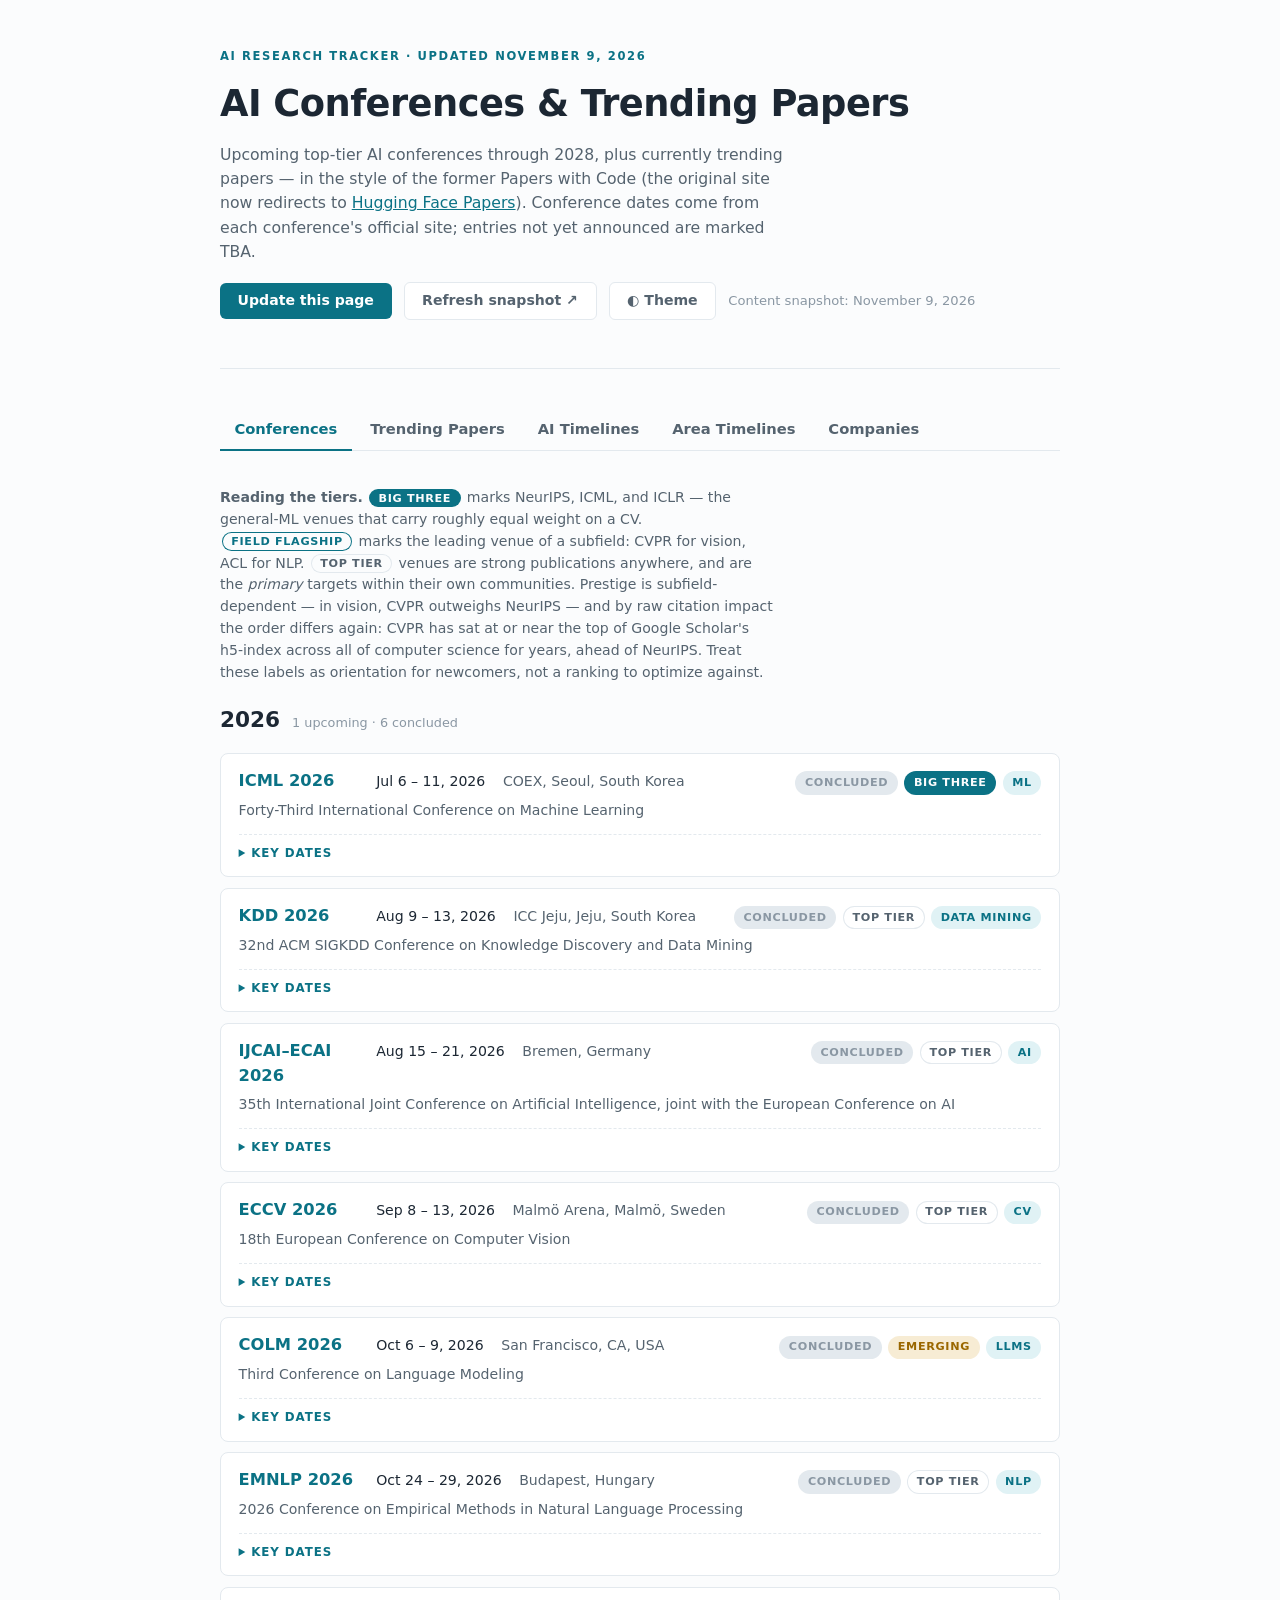
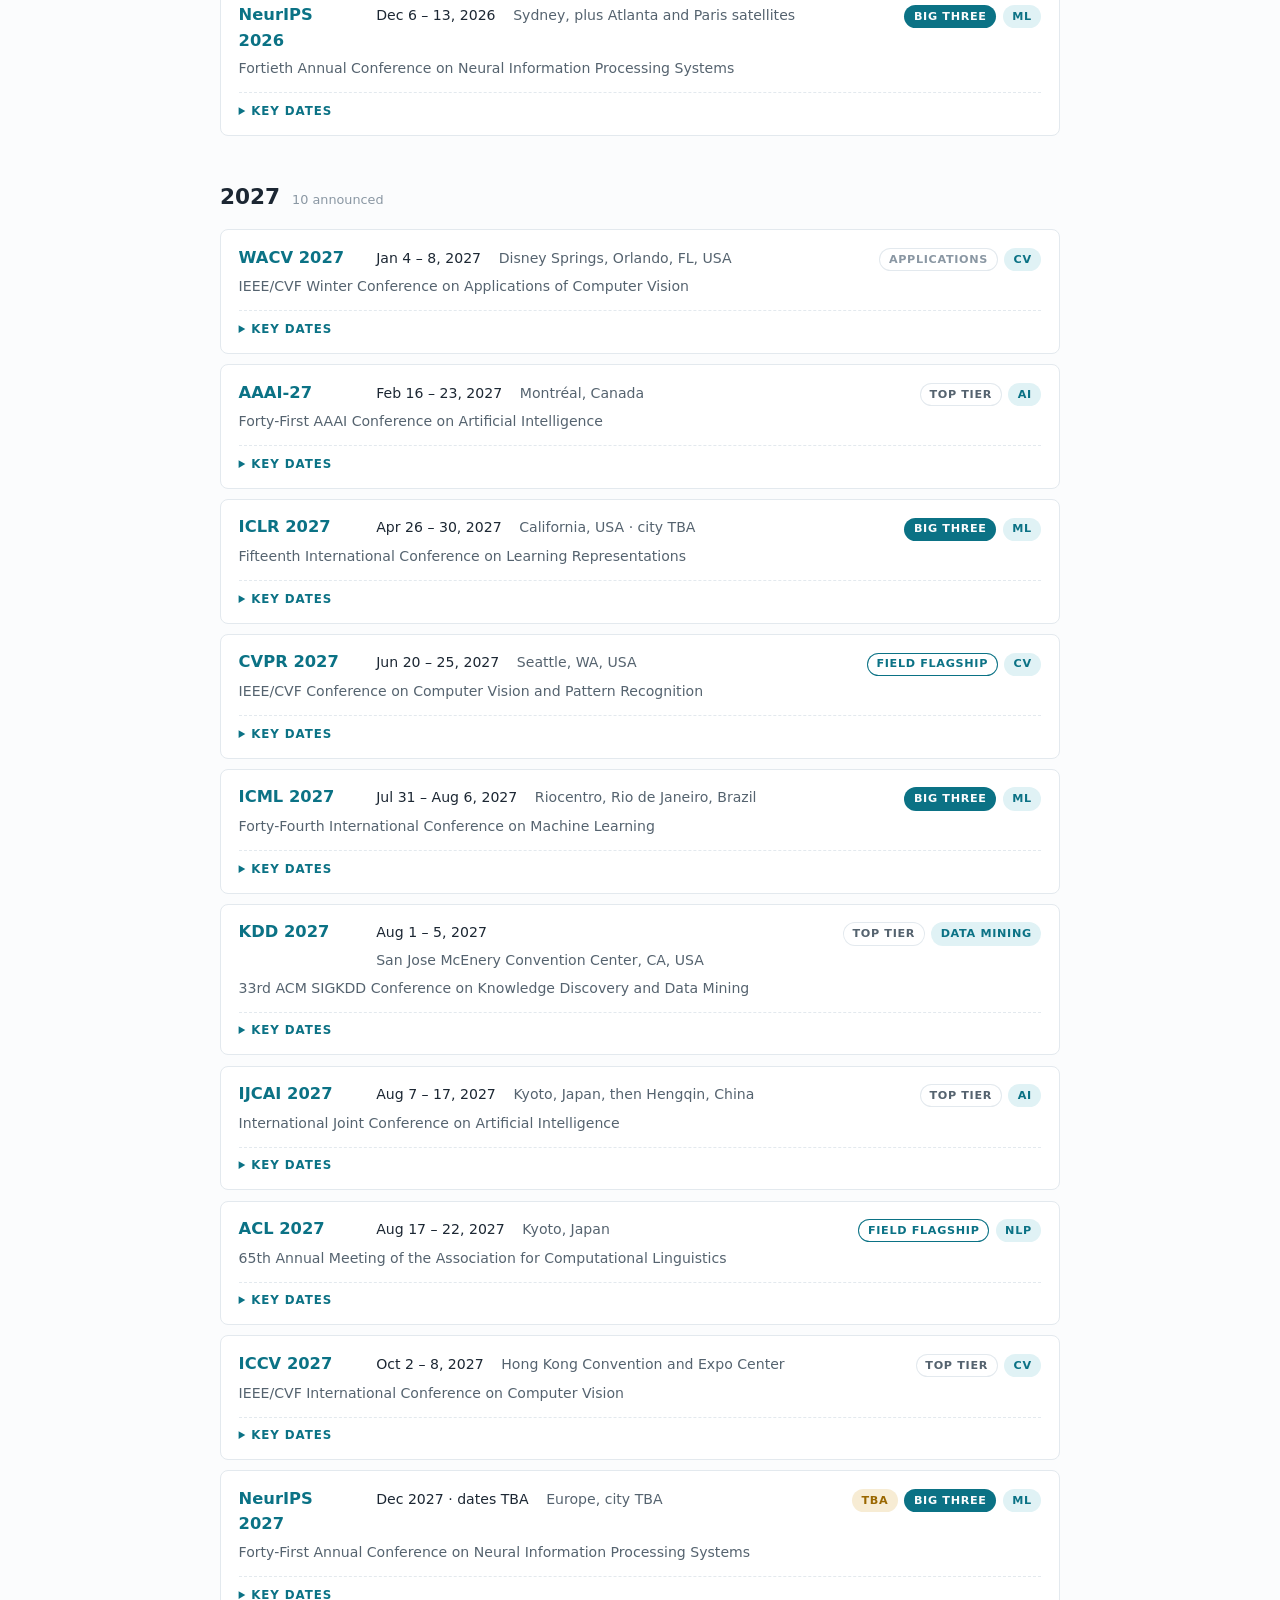
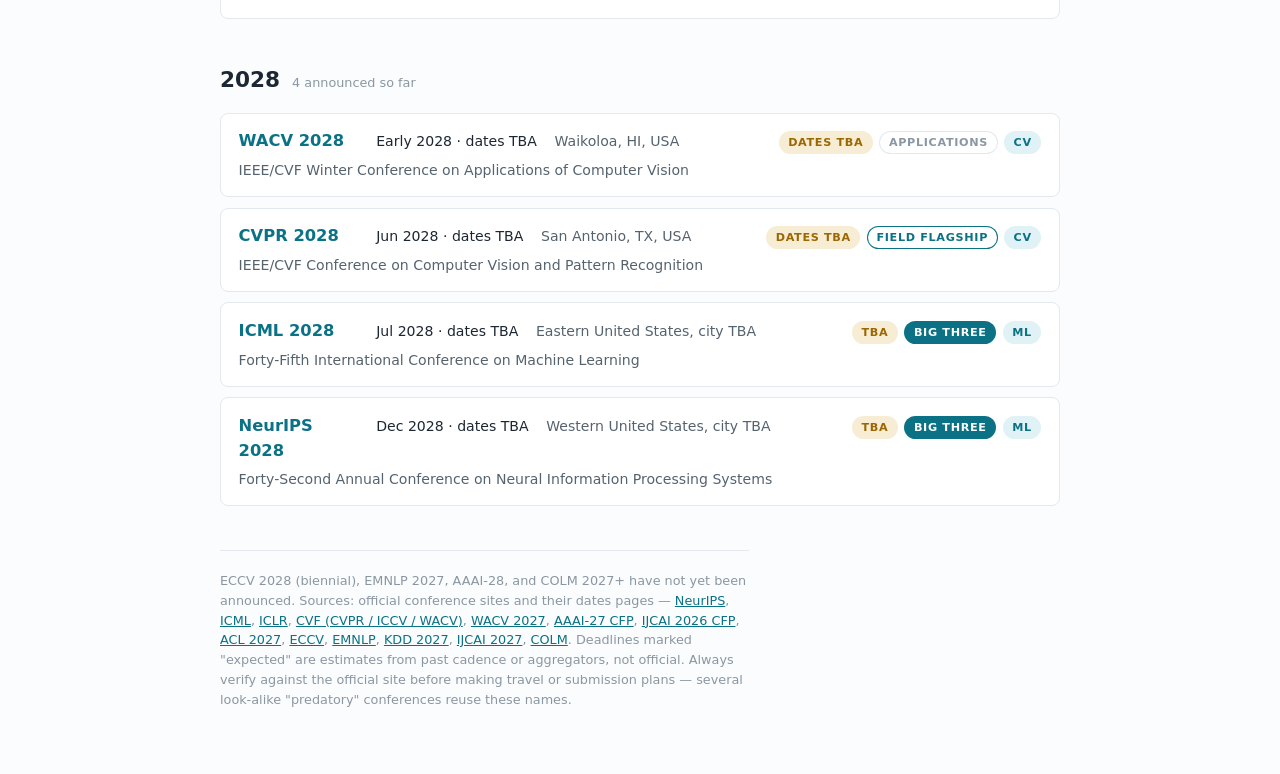
==== commit 23eddf4f: "Refresh the tracker through November 9, 2026. Conference cards now match official 2027 dates, and th" ====
--- a/index.html
+++ b/index.html
@@ -11,7 +11,7 @@
 <body>
 <div class="wrap">
   <header class="page">
-    <p class="eyebrow">AI research tracker · updated <span class="snapshot-date">July 8, 2026</span></p>
+    <p class="eyebrow">AI research tracker · updated <span class="snapshot-date">November 9, 2026</span></p>
     <h1>AI Conferences &amp; Trending Papers</h1>
     <p class="lede">
       Upcoming top-tier AI conferences through 2028, plus currently trending papers — in the
